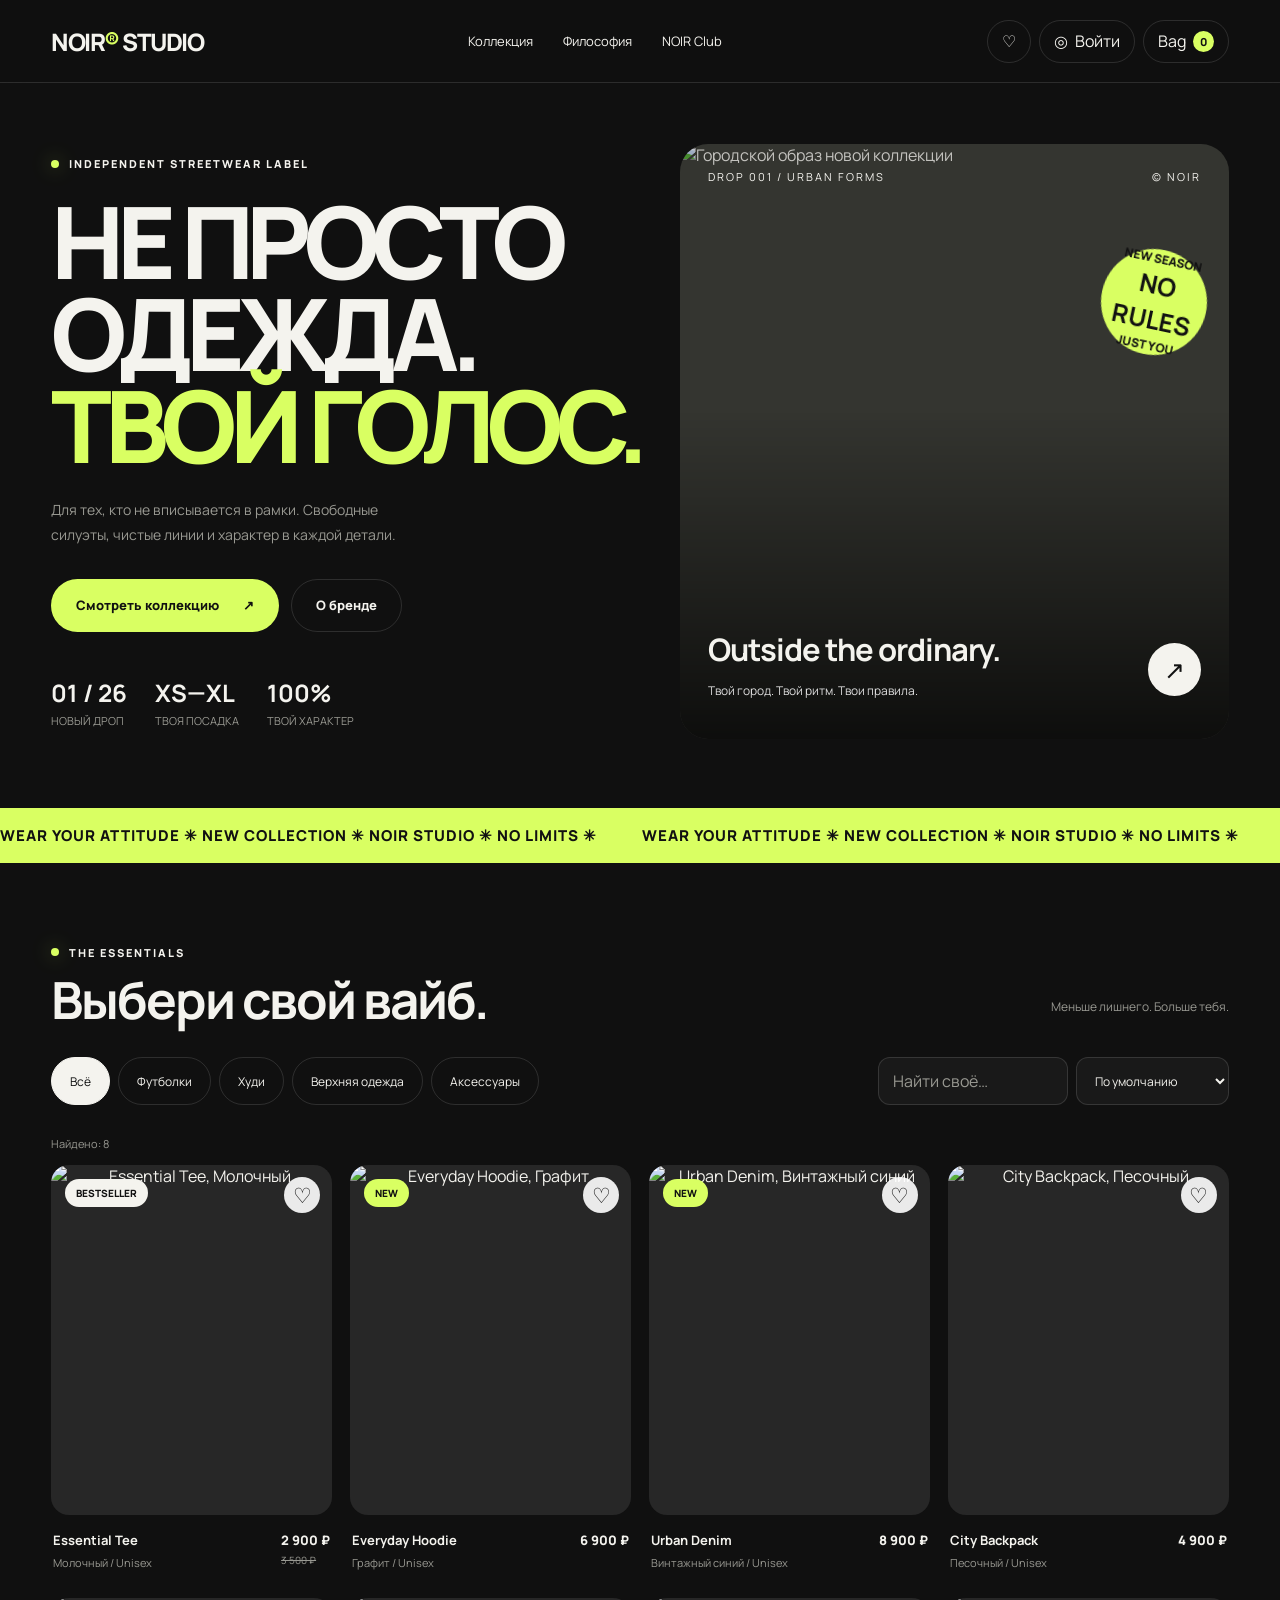
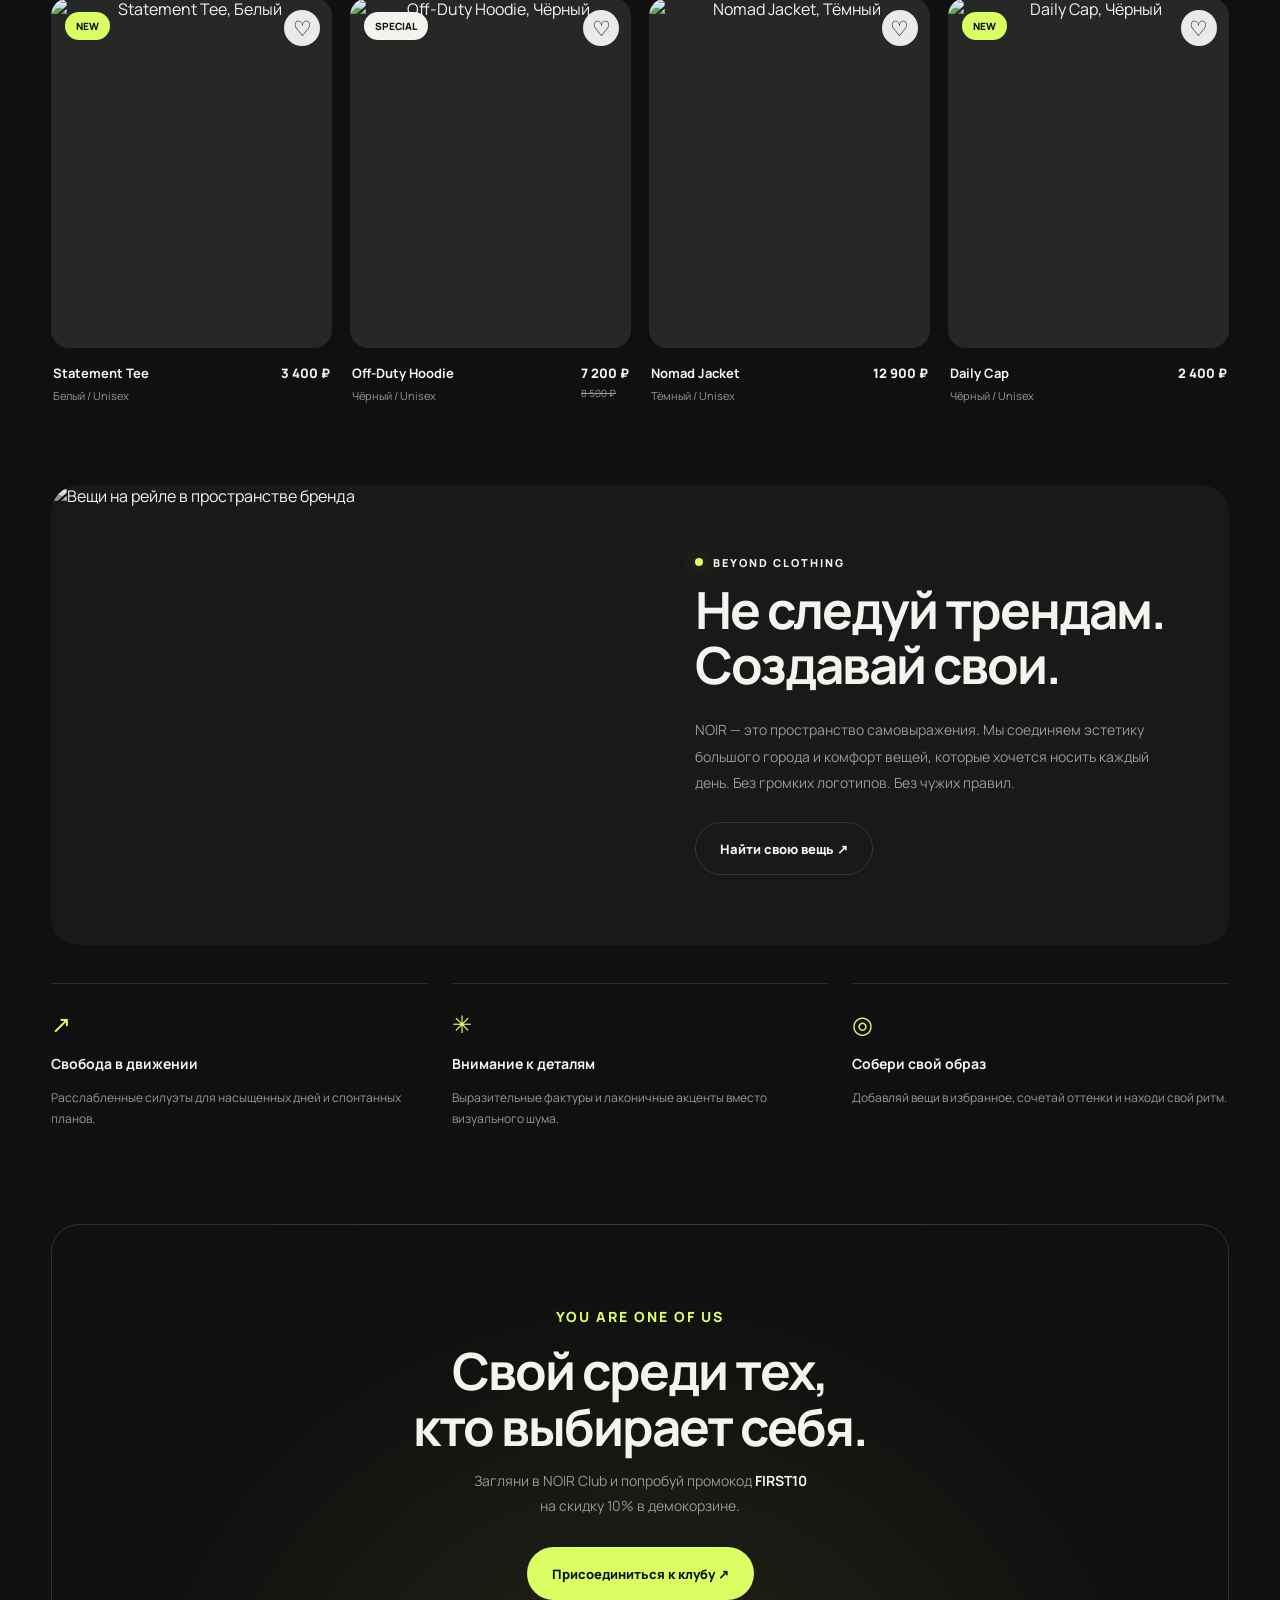
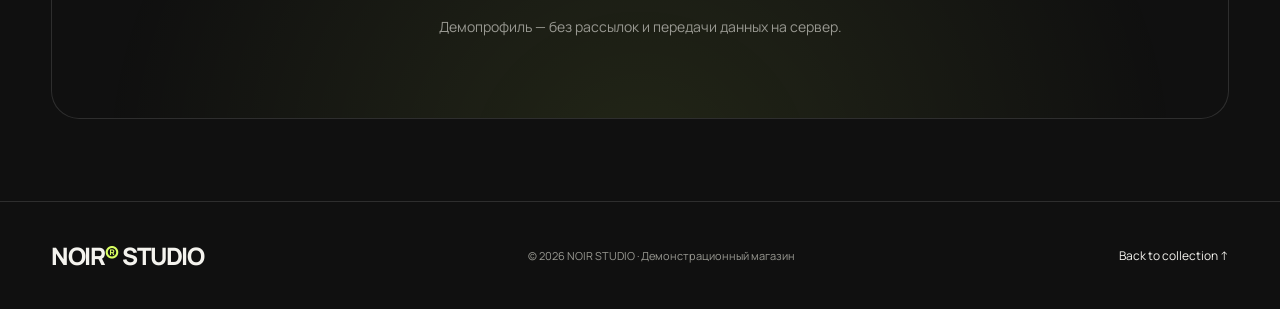
==== index.html @ 7053536d "Add files via upload" ====
<!DOCTYPE html>
<html lang="ru">
<head>
  <meta charset="UTF-8">
  <meta name="viewport" content="width=device-width, initial-scale=1">
  <meta name="theme-color" content="#101010">
  <title>NOIR STUDIO — Wear your attitude</title>

  <style>
    @import url('https://fonts.googleapis.com/css2?family=Manrope:wght@400;500;600;700;800&display=swap');

    :root {
      --bg: #101010;
      --panel: #191919;
      --text: #f4f3ee;
      --muted: #999992;
      --line: #ffffff20;
      --accent: #d9ff62;
      --radius: 22px;
    }

    * { box-sizing: border-box; }
    html { scroll-behavior: smooth; scroll-padding-top: 95px; }
    body {
      margin: 0;
      background: var(--bg);
      color: var(--text);
      font-family: Manrope, sans-serif;
    }
    body.locked { overflow: hidden; }
    button, input, select { font: inherit; }
    button, a, input, select { -webkit-tap-highlight-color: transparent; }
    button, a { touch-action: manipulation; }
    button { cursor: pointer; }
    a { color: inherit; text-decoration: none; }
    button { color: inherit; }
    button:disabled { opacity: .4; cursor: not-allowed; }
    :focus-visible { outline: 2px solid var(--accent); outline-offset: 5px; }
    ::selection { background: var(--accent); color: #101010; }
    img { display: block; width: 100%; object-fit: cover; }
    [hidden] { display: none !important; }

    .wrap { width: min(1380px, 92%); margin: auto; }
    .muted { color: var(--muted); }
    .eyebrow {
      display: flex;
      align-items: center;
      gap: 10px;
      text-transform: uppercase;
      font-size: 11px;
      letter-spacing: 2px;
      font-weight: 800;
    }
    .dot {
      width: 8px;
      height: 8px;
      background: var(--accent);
      border-radius: 50%;
      box-shadow: 0 0 20px #d9ff6270;
    }

    header {
      position: sticky;
      top: 0;
      z-index: 30;
      border-bottom: 1px solid var(--line);
      background: #101010d9;
      backdrop-filter: blur(20px);
    }
    .header-inner {
      min-height: 82px;
      display: flex;
      align-items: center;
      justify-content: space-between;
      gap: 20px;
    }
    .logo { font-size: 24px; font-weight: 800; letter-spacing: -1.5px; }
    .logo span { color: var(--accent); }
    nav { display: flex; gap: 30px; font-size: 13px; }
    nav a { position: relative; padding: 10px 0; }
    nav a::after {
      content: "";
      position: absolute;
      left: 0; bottom: 3px;
      width: 0; height: 2px;
      background: var(--accent);
      transition: width .3s;
    }
    nav a:hover::after { width: 100%; }
    .header-actions { display: flex; gap: 8px; }
    .icon-btn {
      display: inline-flex;
      align-items: center;
      justify-content: center;
      gap: 7px;
      min-height: 43px;
      padding: 0 14px;
      border: 1px solid var(--line);
      border-radius: 100px;
      background: transparent;
      transition: background .25s, transform .25s;
    }
    .icon-btn:hover { background: #ffffff12; transform: translateY(-2px); }
    .count {
      background: var(--accent);
      color: #111;
      border-radius: 50%;
      min-width: 21px;
      height: 21px;
      display: grid;
      place-items: center;
      font-size: 11px;
      font-weight: 800;
    }

    .hero {
      position: relative;
      display: grid;
      grid-template-columns: 1.08fr 1fr;
      gap: 36px;
      padding: 48px 0 55px;
      align-items: center;
    }
    .hero-copy { padding: 25px 0; position: relative; z-index: 1; }
    .hero h1 {
      margin: 25px 0;
      font-size: clamp(58px, 7.8vw, 118px);
      line-height: .92;
      font-weight: 800;
      letter-spacing: -.075em;
    }
    .hero h1 em {
      display: block;
      font-style: normal;
      color: var(--accent);
    }
    .hero-copy p { max-width: 370px; line-height: 1.8; font-size: 14px; }
    .btn {
      display: inline-flex;
      align-items: center;
      justify-content: center;
      gap: 24px;
      min-height: 53px;
      padding: 15px 24px;
      border: 1px solid transparent;
      border-radius: 100px;
      background: var(--accent);
      color: #111;
      font-size: 13px;
      font-weight: 800;
      transition: transform .25s, box-shadow .25s;
    }
    .btn:hover { transform: translateY(-3px); box-shadow: 0 10px 35px #d9ff6220; }
    .btn.secondary { background: transparent; color: var(--text); border-color: var(--line); }
    .hero-buttons { display: flex; flex-wrap: wrap; gap: 12px; margin-top: 32px; }
    .hero-bottom { display: flex; gap: 28px; margin-top: 44px; font-size: 11px; }
    .hero-bottom strong { display: block; font-size: 24px; margin-bottom: 4px; }
    .hero-visual {
      position: relative;
      height: 595px;
      border-radius: 28px;
      overflow: hidden;
      background: #343530;
    }
    .hero-visual > img {
      height: 100%;
      object-position: center 35%;
      filter: brightness(.8);
      animation: heroZoom 1.5s ease both;
    }
    .hero-visual::after {
      content: "";
      position: absolute;
      inset: 0;
      background: linear-gradient(transparent 45%, #000b);
      pointer-events: none;
    }
    .image-top, .image-bottom {
      position: absolute;
      left: 28px;
      right: 28px;
      z-index: 2;
      display: flex;
      justify-content: space-between;
      align-items: center;
    }
    .image-top { top: 25px; font-size: 11px; letter-spacing: 2px; }
    .image-bottom { bottom: 28px; }
    .image-bottom strong { font-size: 31px; letter-spacing: -1px; }
    .image-bottom p { font-size: 12px; color: #ddd; }
    .round-link {
      width: 53px; height: 53px;
      display: grid; place-items: center;
      background: var(--text);
      color: #111;
      border-radius: 50%;
      font-size: 25px;
      transition: transform .3s;
    }
    .round-link:hover { transform: rotate(45deg); }
    .floating-label {
      position: absolute;
      top: 105px;
      right: 22px;
      z-index: 3;
      width: 106px;
      height: 106px;
      background: var(--accent);
      color: #111;
      border-radius: 50%;
      display: grid;
      place-content: center;
      text-align: center;
      font-size: 12px;
      font-weight: 800;
      transform: rotate(12deg);
      animation: float 5s ease-in-out infinite;
    }
    .floating-label b { font-size: 25px; }
    @keyframes float {
      50% { transform: translateY(-12px) rotate(2deg); }
    }
    @keyframes heroZoom {
      from { transform: scale(1.12); opacity: 0; }
      to { transform: scale(1); opacity: 1; }
    }

    .ticker { overflow: hidden; background: var(--accent); color: #111; padding: 17px 0; }
    .ticker-track {
      display: flex;
      width: max-content;
      animation: ticker 30s linear infinite;
    }
    .ticker-track span {
      white-space: nowrap;
      font-size: 15px;
      font-weight: 800;
      letter-spacing: 1px;
      padding-right: 45px;
    }
    @keyframes ticker { to { transform: translateX(-50%); } }

    section { padding: 82px 0; }
    .section-head {
      display: flex;
      justify-content: space-between;
      align-items: end;
      gap: 20px;
      margin-bottom: 30px;
    }
    h2 { font-size: clamp(34px, 4vw, 56px); letter-spacing: -2px; margin: 12px 0 0; line-height: 1.08; }
    .toolbar { display: flex; justify-content: space-between; flex-wrap: wrap; gap: 16px; margin-bottom: 30px; }
    .filters { display: flex; flex-wrap: wrap; gap: 8px; }
    .chip {
      padding: 11px 18px;
      border: 1px solid var(--line);
      border-radius: 100px;
      background: transparent;
      font-size: 12px;
      transition: .25s;
    }
    .chip.active { background: var(--text); color: #111; border-color: var(--text); }
    .chip:hover { border-color: var(--accent); }
    .search-sort { display: flex; gap: 8px; }
    input, select {
      color: var(--text);
      background: var(--panel);
      border: 1px solid var(--line);
      border-radius: 12px;
      padding: 12px 14px;
      min-width: 0;
    }
    input::placeholder { color: var(--muted); }
    .search-sort input { width: 190px; }
    select { font-size: 12px; }
    .grid { display: grid; grid-template-columns: repeat(4, 1fr); gap: 28px 18px; }
    .product { min-width: 0; animation: cardIn .45s ease both; }
    @keyframes cardIn { from { opacity: 0; transform: translateY(22px); } }
    .product-image {
      position: relative;
      height: 350px;
      border-radius: 18px;
      overflow: hidden;
      background: #272727;
    }
    .product-open { display: block; width: 100%; height: 100%; border: 0; padding: 0; background: none; }
    .product-image img { height: 100%; transition: transform .7s cubic-bezier(.2,.7,.2,1); }
    .product:hover .product-image img { transform: scale(1.07); }
    .badge {
      position: absolute;
      top: 14px; left: 14px;
      background: var(--text);
      color: #111;
      padding: 7px 11px;
      border-radius: 100px;
      font-size: 10px;
      font-weight: 800;
      pointer-events: none;
    }
    .badge.lime { background: var(--accent); }
    .wish {
      position: absolute;
      right: 12px; top: 12px;
      border: 0;
      width: 36px; height: 36px;
      border-radius: 50%;
      color: #111;
      background: #ffffffe6;
      font-size: 21px;
      transition: transform .25s;
    }
    .wish:hover { transform: scale(1.12); }
    .wish.active { background: var(--accent); }
    .quick-add {
      position: absolute;
      bottom: 12px; left: 12px; right: 12px;
      background: #101010e8;
      border: 1px solid #ffffff30;
      backdrop-filter: blur(10px);
      padding: 13px;
      border-radius: 12px;
      transform: translateY(65px);
      transition: transform .3s;
      font-size: 12px;
    }
    .product:hover .quick-add, .product:focus-within .quick-add { transform: translateY(0); }
    .product-info { display: flex; justify-content: space-between; gap: 8px; padding: 16px 2px 0; }
    .product-info h3 { font-size: 13px; margin: 0 0 6px; }
    .product-info p { font-size: 11px; margin: 0; color: var(--muted); }
    .price { white-space: nowrap; font-size: 13px; font-weight: 800; }
    .old-price { display: block; text-decoration: line-through; color: var(--muted); font-weight: 400; font-size: 10px; margin-top: 4px; }
    .empty { padding: 70px 15px; text-align: center; color: var(--muted); grid-column: 1/-1; }

    .story {
      display: grid;
      grid-template-columns: 1fr 1fr;
      padding: 0;
      overflow: hidden;
      border-radius: 28px;
      background: var(--panel);
    }
    .story-photo { min-height: 460px; overflow: hidden; }
    .story-photo img { height: 100%; filter: grayscale(1); transition: filter .7s, transform .7s; }
    .story:hover .story-photo img { filter: grayscale(0); transform: scale(1.03); }
    .story-copy { padding: 55px; display: flex; flex-direction: column; justify-content: center; align-items: start; }
    .story-copy p { font-size: 14px; line-height: 1.9; margin: 25px 0; }
    .features { display: grid; grid-template-columns: repeat(3, 1fr); gap: 24px; margin-top: 38px; }
    .feature { border-top: 1px solid var(--line); padding-top: 23px; }
    .feature span { color: var(--accent); font-size: 24px; }
    .feature h3 { font-size: 14px; }
    .feature p { font-size: 12px; line-height: 1.8; color: var(--muted); }

    .club {
      position: relative;
      overflow: hidden;
      text-align: center;
      padding: 65px 24px;
      border: 1px solid var(--line);
      border-radius: 28px;
      background: radial-gradient(ellipse at 50% 110%, #d9ff6218, transparent 65%);
    }
    .club h2 { max-width: 650px; margin: 0 auto; }
    .club p { line-height: 1.8; font-size: 14px; }
    .club .btn { margin-top: 15px; }
    footer { padding: 35px 0; border-top: 1px solid var(--line); }
    .footer-inner { display: flex; align-items: center; justify-content: space-between; gap: 20px; }
    footer p { font-size: 11px; color: var(--muted); }

    .reveal { opacity: 0; transform: translateY(28px); transition: opacity .8s, transform .8s; }
    .reveal.visible { opacity: 1; transform: none; }
    .progress { position: fixed; top: 0; left: 0; height: 3px; width: 0; z-index: 60; background: var(--accent); }

    dialog {
      color: var(--text);
      background: var(--panel);
      border: 1px solid var(--line);
      border-radius: 24px;
      padding: 30px;
      width: min(460px, calc(100% - 28px));
      max-height: 90dvh;
      overflow: auto;
    }
    dialog[open] { animation: dialogIn .25s ease; }
    dialog::backdrop { background: #000b; backdrop-filter: blur(7px); }
    @keyframes dialogIn { from { opacity: 0; transform: translateY(20px) scale(.97); } }
    .modal-head { display: flex; justify-content: space-between; align-items: center; gap: 20px; margin-bottom: 20px; }
    .modal-head h2 { margin: 0; font-size: 26px; letter-spacing: -1px; }
    .close { border: 1px solid var(--line); border-radius: 50%; background: transparent; width: 36px; height: 36px; flex-shrink: 0; font-size: 20px; }
    .stack { display: grid; gap: 14px; }
    .stack label { display: grid; gap: 8px; font-size: 12px; }
    .fine { color: var(--muted); font-size: 11px; line-height: 1.7; }
    .check-label { display: flex !important; align-items: start; gap: 9px !important; line-height: 1.6; }
    .check-label input { accent-color: var(--accent); margin-top: 4px; }
    .full { width: 100%; }
    #productDialog { width: min(790px, calc(100% - 28px)); }
    .product-detail { display: grid; grid-template-columns: 1fr 1fr; gap: 26px; }
    .detail-img { height: 360px; border-radius: 15px; }
    .detail-copy { display: flex; flex-direction: column; align-items: start; }
    .detail-copy h3 { font-size: 25px; margin: 8px 0 14px; }
    .detail-copy p { line-height: 1.8; font-size: 13px; color: var(--muted); }
    .sizes { display: flex; gap: 7px; flex-wrap: wrap; margin: 10px 0 25px; }
    .size { width: 43px; height: 42px; background: transparent; border: 1px solid var(--line); border-radius: 8px; font-size: 12px; }
    .size.active { background: var(--accent); color: #111; border-color: var(--accent); }

    #cartDialog {
      margin: 0 0 0 auto;
      height: 100dvh;
      max-height: 100dvh;
      width: min(470px, 100%);
      border-radius: 24px 0 0 24px;
      padding: 27px;
    }
    #cartDialog[open] { display: flex; flex-direction: column; animation: slideIn .3s ease; }
    @keyframes slideIn { from { transform: translateX(100%); } }
    #cartItems { flex: 1; overflow-y: auto; }
    .cart-row { display: grid; grid-template-columns: 75px 1fr auto; gap: 14px; padding: 20px 0; border-bottom: 1px solid var(--line); }
    .cart-row img { height: 99px; border-radius: 10px; }
    .cart-row h3 { font-size: 13px; margin: 0 0 7px; }
    .cart-row p { font-size: 11px; margin: 0 0 12px; color: var(--muted); }
    .quantity { display: flex; align-items: center; gap: 13px; font-size: 12px; }
    .quantity button { width: 26px; height: 26px; border: 1px solid var(--line); border-radius: 6px; background: transparent; }
    .remove { border: 0; background: transparent; color: var(--muted); font-size: 17px; padding: 0 3px; }
    .cart-footer { padding-top: 22px; }
    .promo { display: flex; gap: 8px; margin-bottom: 18px; }
    .promo input { width: 100%; }
    .promo button { padding: 10px 14px; }
    .total-line { display: flex; justify-content: space-between; font-size: 13px; margin-bottom: 13px; }
    .total-line.big { font-size: 22px; font-weight: 800; margin: 20px 0; }
    #toasts { position: fixed; bottom: 24px; left: 50%; transform: translateX(-50%); z-index: 100; width: min(400px, 90%); pointer-events: none; }
    .toast { padding: 15px 22px; background: var(--accent); color: #111; border-radius: 13px; font-size: 13px; font-weight: 700; margin-top: 8px; box-shadow: 0 10px 40px #0005; animation: dialogIn .25s ease; }

    @media (hover: none) { .quick-add { transform: none; } }
    @media (max-width: 1100px) {
      .grid { grid-template-columns: repeat(3, 1fr); }
      .hero-visual { height: 520px; }
      .product-image { height: 320px; }
      nav { gap: 18px; }
      .story-copy { padding: 35px; }
    }
    @media (max-width: 760px) {
      nav { display: none; }
      .logo { font-size: 20px; }
      .header-inner { min-height: 70px; gap: 10px; }
      .icon-btn { padding: 0 11px; font-size: 12px; }
      .account-label { display: none; }
      .hero { grid-template-columns: 1fr; gap: 25px; padding-top: 20px; }
      .hero h1 { font-size: clamp(64px, 15vw, 100px); }
      .hero-copy p { max-width: 450px; }
      .hero-visual { height: 450px; }
      .hero-bottom { margin-top: 30px; }
      section { padding: 55px 0; }
      .section-head { align-items: start; }
      .section-head > p { display: none; }
      .toolbar, .search-sort { width: 100%; }
      .search-sort input { flex: 1; width: 100px; }
      .grid { grid-template-columns: repeat(2, 1fr); gap: 25px 12px; }
      .product-image { height: 280px; }
      .product-info { flex-direction: column; }
      .price { display: flex; gap: 8px; align-items: center; }
      .old-price { margin: 0; }
      .quick-add { transform: none; font-size: 11px; padding: 11px 5px; }
      .story { grid-template-columns: 1fr; }
      .story-photo { min-height: 0; height: 330px; }
      .story-copy { padding: 30px; }
      .features { grid-template-columns: 1fr; gap: 10px; }
      .feature { padding-top: 18px; }
      .footer-inner { flex-wrap: wrap; }
      .product-detail { grid-template-columns: 1fr; }
      .detail-img { height: 280px; }
    }
    @media (max-width: 400px) {
      .product-image { height: 235px; }
      .chip { padding: 10px 12px; }
      .hero-visual { height: 380px; }
      .header-actions { gap: 5px; }
    }
    @media (prefers-reduced-motion: reduce) {
      *, *::before, *::after {
        animation: none !important;
        transition: none !important;
        scroll-behavior: auto !important;
      }
      .reveal { opacity: 1; transform: none; }
    }
  </style>
</head>

<body>
  <div class="progress" id="progress" aria-hidden="true"></div>

  <header>
    <div class="wrap header-inner">
      <a class="logo" href="#" aria-label="NOIR STUDIO — главная">NOIR<span>®</span> STUDIO</a>
      <nav aria-label="Основная навигация">
        <a href="#catalog">Коллекция</a>
        <a href="#about">Философия</a>
        <a href="#club">NOIR Club</a>
      </nav>
      <div class="header-actions">
        <button class="icon-btn" id="favoritesBtn" aria-label="Показать избранное" aria-pressed="false">♡</button>
        <button class="icon-btn" id="accountBtn" aria-label="Личный кабинет">
          <span aria-hidden="true">◎</span>
          <span class="account-label" id="accountLabel">Войти</span>
        </button>
        <button class="icon-btn" id="cartBtn" aria-label="Открыть корзину">
          Bag <span class="count" id="cartCount">0</span>
        </button>
      </div>
    </div>
  </header>

  <main>
    <div class="wrap">
      <div class="hero">
        <div class="hero-copy">
          <div class="eyebrow"><span class="dot"></span> Independent streetwear label</div>
          <h1>НЕ ПРОСТО<br>ОДЕЖДА.<em>ТВОЙ ГОЛОС.</em></h1>
          <p class="muted">Для тех, кто не вписывается в рамки. Свободные силуэты, чистые линии и характер в каждой детали.</p>
          <div class="hero-buttons">
            <a class="btn" href="#catalog">Смотреть коллекцию <span>↗</span></a>
            <a class="btn secondary" href="#about">О бренде</a>
          </div>
          <div class="hero-bottom">
            <div><strong>01 / 26</strong><span class="muted">НОВЫЙ ДРОП</span></div>
            <div><strong>XS—XL</strong><span class="muted">ТВОЯ ПОСАДКА</span></div>
            <div><strong>100%</strong><span class="muted">ТВОЙ ХАРАКТЕР</span></div>
          </div>
        </div>

        <div class="hero-visual">
          <img
            src="https://images.unsplash.com/photo-1483985988355-763728e1935b?auto=format&fit=crop&w=1100&q=85"
            alt="Городской образ новой коллекции"
            fetchpriority="high">
          <div class="image-top"><span>DROP 001 / URBAN FORMS</span><span>© NOIR</span></div>
          <div class="floating-label">NEW SEASON<b>NO RULES</b>JUST YOU</div>
          <div class="image-bottom">
            <div><strong>Outside the ordinary.</strong><p>Твой город. Твой ритм. Твои правила.</p></div>
            <a class="round-link" href="#catalog" aria-label="Перейти к коллекции">↗</a>
          </div>
        </div>
      </div>
    </div>

    <div class="ticker" aria-label="Новая коллекция. Свободные силуэты. NOIR STUDIO.">
      <div class="ticker-track" aria-hidden="true">
        <span>WEAR YOUR ATTITUDE ✳ NEW COLLECTION ✳ NOIR STUDIO ✳ NO LIMITS ✳</span>
        <span>WEAR YOUR ATTITUDE ✳ NEW COLLECTION ✳ NOIR STUDIO ✳ NO LIMITS ✳</span>
        <span>WEAR YOUR ATTITUDE ✳ NEW COLLECTION ✳ NOIR STUDIO ✳ NO LIMITS ✳</span>
        <span>WEAR YOUR ATTITUDE ✳ NEW COLLECTION ✳ NOIR STUDIO ✳ NO LIMITS ✳</span>
      </div>
    </div>

    <section id="catalog" class="wrap">
      <div class="section-head reveal">
        <div>
          <div class="eyebrow"><span class="dot"></span> The essentials</div>
          <h2>Выбери свой вайб.</h2>
        </div>
        <p class="muted" style="font-size:12px">Меньше лишнего. Больше тебя.</p>
      </div>

      <div class="toolbar">
        <div class="filters" id="filters" aria-label="Категории товаров">
          <button class="chip active" data-category="all" aria-pressed="true">Всё</button>
          <button class="chip" data-category="tees" aria-pressed="false">Футболки</button>
          <button class="chip" data-category="hoodies" aria-pressed="false">Худи</button>
          <button class="chip" data-category="outerwear" aria-pressed="false">Верхняя одежда</button>
          <button class="chip" data-category="accessories" aria-pressed="false">Аксессуары</button>
        </div>
        <div class="search-sort">
          <input id="search" type="search" placeholder="Найти своё…" aria-label="Поиск товаров">
          <select id="sort" aria-label="Сортировка">
            <option value="default">По умолчанию</option>
            <option value="low">Сначала дешевле</option>
            <option value="high">Сначала дороже</option>
            <option value="new">Сначала новинки</option>
          </select>
        </div>
      </div>

      <p id="resultsCount" class="fine" aria-live="polite"></p>
      <div class="grid" id="products"></div>
    </section>

    <section id="about" class="wrap" style="padding-top:0">
      <div class="story reveal">
        <div class="story-photo">
          <img loading="lazy"
            src="https://images.unsplash.com/photo-1445205170230-053b83016050?auto=format&fit=crop&w=1000&q=80"
            alt="Вещи на рейле в пространстве бренда">
        </div>
        <div class="story-copy">
          <div class="eyebrow"><span class="dot"></span> Beyond clothing</div>
          <h2>Не следуй трендам.<br>Создавай свои.</h2>
          <p class="muted">NOIR — это пространство самовыражения. Мы соединяем эстетику большого города и комфорт вещей, которые хочется носить каждый день. Без громких логотипов. Без чужих правил.</p>
          <a class="btn secondary" href="#catalog">Найти свою вещь ↗</a>
        </div>
      </div>

      <div class="features">
        <div class="feature reveal"><span>↗</span><h3>Свобода в движении</h3><p>Расслабленные силуэты для насыщенных дней и спонтанных планов.</p></div>
        <div class="feature reveal"><span>✳</span><h3>Внимание к деталям</h3><p>Выразительные фактуры и лаконичные акценты вместо визуального шума.</p></div>
        <div class="feature reveal"><span>◎</span><h3>Собери свой образ</h3><p>Добавляй вещи в избранное, сочетай оттенки и находи свой ритм.</p></div>
      </div>
    </section>

    <section id="club" class="wrap" style="padding-top:0">
      <div class="club reveal">
        <p class="eyebrow" style="justify-content:center;color:var(--accent)">YOU ARE ONE OF US</p>
        <h2>Свой среди тех,<br>кто выбирает себя.</h2>
        <p class="muted">Загляни в NOIR Club и попробуй промокод <b style="color:var(--text)">FIRST10</b><br>на скидку 10% в демокорзине.</p>
        <button class="btn" id="joinBtn">Присоединиться к клубу ↗</button>
        <p class="fine">Демопрофиль — без рассылок и передачи данных на сервер.</p>
      </div>
    </section>
  </main>

  <footer>
    <div class="wrap footer-inner">
      <a class="logo" href="#">NOIR<span>®</span> STUDIO</a>
      <p>© <span id="year"></span> NOIR STUDIO · Демонстрационный магазин</p>
      <a href="#catalog" style="font-size:12px">Back to collection ↑</a>
    </div>
  </footer>

  <dialog id="authDialog" aria-labelledby="authTitle">
    <div class="modal-head">
      <h2 id="authTitle">Welcome to NOIR.</h2>
      <button class="close" data-close aria-label="Закрыть">×</button>
    </div>

    <form id="authForm" class="stack">
      <p class="fine">Создай демопрофиль. Это не защищённый аккаунт: имя и email сохранятся только в этом браузере. Пароль не требуется.</p>
      <label>Как тебя зовут?
        <input name="name" placeholder="Твоё имя" required minlength="2" maxlength="40" autocomplete="given-name">
      </label>
      <label>Email
        <input name="email" type="email" placeholder="you@example.com" required maxlength="120" autocomplete="email">
      </label>
      <label class="check-label">
        <input type="checkbox" required>
        <span>Разрешаю сохранить имя и email локально на этом устройстве для демонстрации.</span>
      </label>
      <button class="btn full" type="submit">Создать демопрофиль ↗</button>
    </form>

    <div id="profileView" hidden>
      <p id="profileGreeting"></p>
      <p id="profileEmail" class="muted"></p>
      <p class="fine">Твой промокод: FIRST10. Избранное и корзина сохраняются отдельно в этом браузере.</p>
      <button class="btn secondary full" id="logoutBtn">Удалить демопрофиль</button>
    </div>
  </dialog>

  <dialog id="productDialog" aria-labelledby="productTitle">
    <div class="modal-head">
      <h2 id="productTitle">Детали вещи</h2>
      <button class="close" data-close aria-label="Закрыть">×</button>
    </div>
    <div id="productDetail"></div>
  </dialog>

  <dialog id="cartDialog" aria-labelledby="cartTitle">
    <div class="modal-head">
      <h2 id="cartTitle">Твоя корзина.</h2>
      <button class="close" data-close aria-label="Закрыть">×</button>
    </div>

    <div id="cartItems"></div>

    <div class="cart-footer">
      <form class="promo" id="promoForm">
        <input id="promoInput" placeholder="Промокод" aria-label="Промокод" maxlength="30">
        <button class="btn secondary" type="submit">OK</button>
      </form>
      <div class="total-line"><span class="muted">Товары</span><span id="subtotal">0 ₽</span></div>
      <div class="total-line"><span class="muted">Скидка</span><span id="discount">0 ₽</span></div>
      <div class="total-line big"><span>Итого</span><span id="total">0 ₽</span></div>
      <button class="btn full" id="checkoutBtn">Проверить демозаказ ↗</button>
      <p class="fine">Оплата не подключена. Доставка не рассчитана. Заказ не отправляется продавцу.</p>
    </div>
  </dialog>

  <dialog id="checkoutDialog" aria-labelledby="checkoutTitle">
    <div class="modal-head">
      <h2 id="checkoutTitle">Твой образ собран ✳</h2>
      <button class="close" data-close aria-label="Закрыть">×</button>
    </div>
    <p id="checkoutSummary"></p>
    <p class="fine">Это демонстрация: заказ не создан, деньги не списаны. Корзина сохранена. Для реальных покупок нужно подключить сервер, доставку и платёжный сервис.</p>
    <button class="btn full" data-close>Продолжить смотреть</button>
  </dialog>

  <div id="toasts" role="status" aria-live="polite"></div>

  <script>
    const $ = (selector, root = document) => root.querySelector(selector);
    const $$ = (selector, root = document) => [...root.querySelectorAll(selector)];
    const money = value => new Intl.NumberFormat('ru-RU', {
      style: 'currency', currency: 'RUB', maximumFractionDigits: 0
    }).format(value);

    // Замените изображения, названия, цены и описания на свои.
    const image = (id, width = 700) =>
      `https://images.unsplash.com/${id}?auto=format&fit=crop&w=${width}&q=80`;

    const products = [
      {
        id: 1, name: 'Essential Tee', category: 'tees',
        color: 'Молочный', price: 2900, old: 3500, badge: 'BESTSELLER',
        photo: 'photo-1521572163474-6864f9cf17ab',
        sizes: ['XS', 'S', 'M', 'L', 'XL'],
        description: 'Базовая футболка свободного кроя. Чистый силуэт, который легко вписать в любой образ.'
      },
      {
        id: 2, name: 'Everyday Hoodie', category: 'hoodies',
        color: 'Графит', price: 6900, badge: 'NEW',
        photo: 'photo-1556821840-3a63f95609a7',
        sizes: ['S', 'M', 'L', 'XL'],
        description: 'Объёмное худи для прохладных вечеров. Расслабленная посадка и лаконичный дизайн.'
      },
      {
        id: 3, name: 'Urban Denim', category: 'outerwear',
        color: 'Винтажный синий', price: 8900, badge: 'NEW',
        photo: 'photo-1543076447-215ad9ba6923',
        sizes: ['S', 'M', 'L', 'XL'],
        description: 'Джинсовая куртка с характером. Носи поверх футболки или собирай многослойные сочетания.'
      },
      {
        id: 4, name: 'City Backpack', category: 'accessories',
        color: 'Песочный', price: 4900, badge: '',
        photo: 'photo-1553062407-98eeb64c6a62',
        sizes: ['ONE'],
        description: 'Городской рюкзак для повседневных вещей. Минималистичная форма без лишних деталей.'
      },
      {
        id: 5, name: 'Statement Tee', category: 'tees',
        color: 'Белый', price: 3400, badge: 'NEW',
        photo: 'photo-1503341504253-dff4815485f1',
        sizes: ['XS', 'S', 'M', 'L'],
        description: 'Футболка для образов с настроением. Сочетай с любимым денимом и выразительными аксессуарами.'
      },
      {
        id: 6, name: 'Off-Duty Hoodie', category: 'hoodies',
        color: 'Чёрный', price: 7200, old: 8500, badge: 'SPECIAL',
        photo: 'photo-1578681994506-b8f463449011',
        sizes: ['S', 'M', 'L', 'XL'],
        description: 'Худи для дней без расписания. Свободный крой и универсальный оттенок.'
      },
      {
        id: 7, name: 'Nomad Jacket', category: 'outerwear',
        color: 'Тёмный', price: 12900, badge: '',
        photo: 'photo-1551028719-00167b16eac5',
        sizes: ['S', 'M', 'L'],
        description: 'Акцентная куртка для городских маршрутов. Выразительная фактура и уверенный силуэт.'
      },
      {
        id: 8, name: 'Daily Cap', category: 'accessories',
        color: 'Чёрный', price: 2400, badge: 'NEW',
        photo: 'photo-1588850561407-ed78c282e89b',
        sizes: ['ONE'],
        description: 'Последний штрих повседневного образа. Кепка с регулируемой посадкой.'
      }
    ];

    const findProduct = id => products.find(p => p.id === Number(id));

    function read(key, fallback) {
      try {
        const value = localStorage.getItem('noir_' + key);
        return value === null ? fallback : JSON.parse(value);
      } catch { return fallback; }
    }

    let storageWarningShown = false;
    function save(key, value) {
      try {
        localStorage.setItem('noir_' + key, JSON.stringify(value));
      } catch {
        if (!storageWarningShown) {
          toast('Хранилище недоступно: изменения останутся только до перезагрузки.');
          storageWarningShown = true;
        }
      }
    }

    // Проверяем сохранённые данные перед использованием.
    const savedCart = read('cart', []);
    let cart = Array.isArray(savedCart) ? savedCart.filter(item => {
      if (!item || typeof item !== 'object') return false;
      const product = findProduct(item.id);
      return product && product.sizes.includes(item.size) &&
        Number.isInteger(item.qty) && item.qty > 0 && item.qty <= 99;
    }).map(item => ({ id: Number(item.id), size: item.size, qty: item.qty })) : [];

    const savedFavorites = read('favorites', []);
    let favorites = Array.isArray(savedFavorites)
      ? [...new Set(savedFavorites.filter(id => Number.isInteger(id) && findProduct(id)))]
      : [];

    const savedUser = read('user', null);
    let user = savedUser && typeof savedUser.name === 'string' &&
      typeof savedUser.email === 'string'
      ? { name: savedUser.name.slice(0, 40), email: savedUser.email.slice(0, 120) }
      : null;

    let promoApplied = read('promo', false) === true;
    let category = 'all';
    let onlyFavorites = false;
    let selectedProduct = null;
    let selectedSize = null;

    function toast(message) {
      const element = document.createElement('div');
      element.className = 'toast';
      element.textContent = message;
      $('#toasts').append(element);
      setTimeout(() => element.remove(), 3800);
    }

    function openDialog(id) {
      const dialog = document.getElementById(id);
      if (!dialog.open) dialog.showModal();
      document.body.classList.add('locked');
    }

    function closeDialog(dialog) {
      dialog.close();
      if (!$('dialog[open]')) document.body.classList.remove('locked');
    }

    $$('dialog').forEach(dialog => {
      dialog.addEventListener('click', event => {
        if (event.target.closest('[data-close]')) closeDialog(dialog);

        // Закрытие при клике за пределами окна, но не по его внутренним отступам.
        if (event.target === dialog) {
          const rect = dialog.getBoundingClientRect();
          if (event.clientX < rect.left || event.clientX > rect.right ||
              event.clientY < rect.top || event.clientY > rect.bottom) {
            closeDialog(dialog);
          }
        }
      });
      dialog.addEventListener('close', () => {
        if (!$('dialog[open]')) document.body.classList.remove('locked');
      });
    });

    function renderProducts() {
      const query = $('#search').value.trim().toLocaleLowerCase('ru');
      let list = products.filter(product =>
        (category === 'all' || product.category === category) &&
        (!onlyFavorites || favorites.includes(product.id)) &&
        `${product.name} ${product.color} ${product.description}`
          .toLocaleLowerCase('ru').includes(query)
      );

      const sort = $('#sort').value;
      if (sort === 'low') list.sort((a, b) => a.price - b.price);
      if (sort === 'high') list.sort((a, b) => b.price - a.price);
      if (sort === 'new') list.sort((a, b) => Number(b.badge === 'NEW') - Number(a.badge === 'NEW'));

      $('#resultsCount').textContent =
        `${onlyFavorites ? 'Избранное · ' : ''}Найдено: ${list.length}`;

      // В HTML-шаблоны попадают только статические данные каталога.
      $('#products').innerHTML = list.length ? list.map((product, index) => `
        <article class="product" style="animation-delay:${index * 35}ms">
          <div class="product-image">
            <button class="product-open" data-open="${product.id}" aria-label="Открыть ${product.name}">
              <img src="${image(product.photo)}" alt="${product.name}, ${product.color}" loading="lazy">
            </button>
            ${product.badge ? `<span class="badge ${product.badge === 'NEW' ? 'lime' : ''}">${product.badge}</span>` : ''}
            <button class="wish ${favorites.includes(product.id) ? 'active' : ''}"
              data-wish="${product.id}"
              aria-label="${favorites.includes(product.id) ? 'Убрать из избранного' : 'В избранное'}: ${product.name}"
              aria-pressed="${favorites.includes(product.id)}">
              ${favorites.includes(product.id) ? '♥' : '♡'}
            </button>
            <button class="quick-add" data-open="${product.id}">Выбрать размер <span aria-hidden="true">＋</span></button>
          </div>
          <div class="product-info">
            <div><h3>${product.name}</h3><p>${product.color} / Unisex</p></div>
            <div class="price">${money(product.price)}
              ${product.old ? `<span class="old-price">${money(product.old)}</span>` : ''}
            </div>
          </div>
        </article>
      `).join('') : '<div class="empty">Ничего не нашлось. Попробуй другую категорию или поисковый запрос.</div>';
    }

    $('#products').addEventListener('click', event => {
      const wishButton = event.target.closest('[data-wish]');
      if (wishButton) {
        const id = Number(wishButton.dataset.wish);
        const existed = favorites.includes(id);
        favorites = existed ? favorites.filter(value => value !== id) : [...favorites, id];
        save('favorites', favorites);
        renderProducts();
        $(`[data-wish="${id}"]`)?.focus({ preventScroll: true });
        toast(existed ? 'Убрано из избранного' : 'Добавлено в избранное ♥');
        return;
      }
      const openButton = event.target.closest('[data-open]');
      if (openButton) showProduct(Number(openButton.dataset.open));
    });

    $('#filters').addEventListener('click', event => {
      const button = event.target.closest('[data-category]');
      if (!button) return;
      category = button.dataset.category;
      $$('#filters .chip').forEach(chip => {
        const active = chip === button;
        chip.classList.toggle('active', active);
        chip.setAttribute('aria-pressed', String(active));
      });
      renderProducts();
    });

    $('#search').addEventListener('input', renderProducts);
    $('#sort').addEventListener('change', renderProducts);

    $('#favoritesBtn').addEventListener('click', () => {
      onlyFavorites = !onlyFavorites;
      $('#favoritesBtn').textContent = onlyFavorites ? '♥' : '♡';
      $('#favoritesBtn').setAttribute('aria-pressed', String(onlyFavorites));
      $('#favoritesBtn').setAttribute('aria-label',
        onlyFavorites ? 'Показать все товары' : 'Показать избранное');
      renderProducts();
      $('#catalog').scrollIntoView({ behavior: 'smooth' });
    });

    function showProduct(id) {
      selectedProduct = findProduct(id);
      if (!selectedProduct) return;
      selectedSize = null;
      const p = selectedProduct;

      $('#productDetail').innerHTML = `
        <div class="product-detail">
          <img class="detail-img" src="${image(p.photo)}" alt="${p.name}">
          <div class="detail-copy">
            <span class="eyebrow" style="color:var(--accent)">NOIR / COLLECTION 001</span>
            <h3>${p.name}</h3>
            <strong style="font-size:23px">${money(p.price)}</strong>
            <p>${p.description}</p>
            <span class="fine">Цвет: ${p.color}</span>
            <span class="fine" style="margin-top:14px">Выбери размер</span>
            <div class="sizes" role="group" aria-label="Размер">
              ${p.sizes.map(size => `<button class="size" data-size="${size}" aria-pressed="false">${size}</button>`).join('')}
            </div>
            <button class="btn full" id="addToCart" disabled>Выбери размер</button>
          </div>
        </div>`;
      openDialog('productDialog');
    }

    $('#productDetail').addEventListener('click', event => {
      const sizeButton = event.target.closest('[data-size]');
      if (sizeButton) {
        selectedSize = sizeButton.dataset.size;
        $$('.size', $('#productDetail')).forEach(button => {
          const active = button === sizeButton;
          button.classList.toggle('active', active);
          button.setAttribute('aria-pressed', String(active));
        });
        $('#addToCart').disabled = false;
        $('#addToCart').textContent = 'Добавить в корзину ＋';
      }

      if (event.target.closest('#addToCart') && selectedProduct && selectedSize) {
        const existing = cart.find(item =>
          item.id === selectedProduct.id && item.size === selectedSize);

        if (existing && existing.qty >= 99) {
          toast('Не больше 99 единиц одного размера.');
          return;
        }
        if (existing) existing.qty++;
        else cart.push({ id: selectedProduct.id, size: selectedSize, qty: 1 });

        persistCart();
        closeDialog($('#productDialog'));
        toast(`${selectedProduct.name} · ${selectedSize} — в корзине`);
      }
    });

    function totals() {
      const subtotal = cart.reduce((sum, item) => sum + findProduct(item.id).price * item.qty, 0);
      const discount = promoApplied ? Math.round(subtotal * .1) : 0;
      return { subtotal, discount, total: subtotal - discount };
    }

    function persistCart() {
      save('cart', cart);
      renderCart();
    }

    function renderCart() {
      const count = cart.reduce((sum, item) => sum + item.qty, 0);
      $('#cartCount').textContent = count;
      $('#cartBtn').setAttribute('aria-label', `Открыть корзину. Товаров: ${count}`);

      $('#cartItems').innerHTML = cart.length ? cart.map((item, index) => {
        const p = findProduct(item.id);
        return `
          <div class="cart-row">
            <img src="${image(p.photo, 200)}" alt="${p.name}">
            <div>
              <h3>${p.name}</h3>
              <p>${item.size} / ${p.color}</p>
              <div class="quantity">
                <button data-qty="-1" data-index="${index}" aria-label="Уменьшить количество ${p.name}">−</button>
                <span>${item.qty}</span>
                <button data-qty="1" data-index="${index}" aria-label="Увеличить количество ${p.name}" ${item.qty >= 99 ? 'disabled' : ''}>+</button>
              </div>
            </div>
            <div style="text-align:right">
              <button class="remove" data-remove="${index}" aria-label="Удалить ${p.name}">×</button>
              <div class="price" style="margin-top:25px">${money(p.price * item.qty)}</div>
            </div>
          </div>`;
      }).join('') : '<div class="empty">Пока пусто.<br><br>Твой следующий любимый образ — в каталоге.</div>';

      const values = totals();
      $('#subtotal').textContent = money(values.subtotal);
      $('#discount').textContent = '−' + money(values.discount);
      $('#total').textContent = money(values.total);
      $('#checkoutBtn').disabled = cart.length === 0;
      $('#promoInput').placeholder = promoApplied ? 'FIRST10 применён ✓' : 'Промокод';
    }

    $('#cartItems').addEventListener('click', event => {
      const quantityButton = event.target.closest('[data-qty]');
      const removeButton = event.target.closest('[data-remove]');

      if (quantityButton) {
        const index = Number(quantityButton.dataset.index);
        const item = cart[index];
        if (!item) return;
        item.qty = Math.min(99, item.qty + Number(quantityButton.dataset.qty));
        if (item.qty <= 0) cart.splice(index, 1);
        persistCart();
        const next = $(`[data-index="${Math.min(index, cart.length - 1)}"][data-qty="${quantityButton.dataset.qty}"]`, $('#cartItems'));
        (next || $('#cartDialog .close')).focus({ preventScroll: true });
      }

      if (removeButton) {
        const index = Number(removeButton.dataset.remove);
        cart.splice(index, 1);
        persistCart();
        const next = $(`[data-remove="${Math.min(index, cart.length - 1)}"]`, $('#cartItems'));
        (next || $('#cartDialog .close')).focus({ preventScroll: true });
      }
    });

    $('#cartBtn').addEventListener('click', () => {
      renderCart();
      openDialog('cartDialog');
    });

    $('#promoForm').addEventListener('submit', event => {
      event.preventDefault();
      const code = $('#promoInput').value.trim().toUpperCase();
      if (code === 'FIRST10') {
        promoApplied = true;
        save('promo', true);
        $('#promoInput').value = '';
        renderCart();
        toast('FIRST10 применён: скидка 10%');
      } else toast('Промокод не найден. Попробуй FIRST10');
    });

    $('#checkoutBtn').addEventListener('click', () => {
      if (!cart.length) return;
      const count = cart.reduce((sum, item) => sum + item.qty, 0);
      $('#checkoutSummary').textContent =
        `Товаров: ${count}. Стоимость со скидкой: ${money(totals().total)}, без доставки.`;
      closeDialog($('#cartDialog'));
      openDialog('checkoutDialog');
    });

    function updateProfile() {
      $('#accountLabel').textContent = user ? user.name : 'Войти';
      $('#authForm').hidden = Boolean(user);
      $('#profileView').hidden = !user;
      $('#authTitle').textContent = user ? 'Ты в NOIR Club.' : 'Welcome to NOIR.';
      if (user) {
        // Пользовательские данные выводятся текстом, а не HTML.
        $('#profileGreeting').textContent = `Привет, ${user.name}!`;
        $('#profileEmail').textContent = user.email;
      }
    }

    function showAccount() {
      updateProfile();
      openDialog('authDialog');
    }
    $('#accountBtn').addEventListener('click', showAccount);
    $('#joinBtn').addEventListener('click', showAccount);

    $('#authForm').addEventListener('submit', event => {
      event.preventDefault();
      const form = event.currentTarget;
      const name = form.elements.name.value.trim();
      if (name.length < 2) {
        toast('Введи имя: минимум 2 символа.');
        form.elements.name.focus();
        return;
      }

      user = { name, email: form.elements.email.value.trim() };
      save('user', user);
      updateProfile();
      form.reset();
      closeDialog($('#authDialog'));
      toast(`Добро пожаловать, ${user.name} ✳`);
    });

    $('#logoutBtn').addEventListener('click', () => {
      user = null;
      save('user', null);
      updateProfile();
      $('#authForm input').focus();
      toast('Демопрофиль удалён');
    });

    if ('IntersectionObserver' in window) {
      const observer = new IntersectionObserver(entries => {
        entries.forEach(entry => {
          if (entry.isIntersecting) {
            entry.target.classList.add('visible');
            observer.unobserve(entry.target);
          }
        });
      }, { threshold: .12 });
      $$('.reveal').forEach(element => observer.observe(element));
    } else {
      $$('.reveal').forEach(element => element.classList.add('visible'));
    }

    let scrollScheduled = false;
    function updateProgress() {
      const distance = document.documentElement.scrollHeight - innerHeight;
      $('#progress').style.width = `${distance > 0 ? Math.min(100, scrollY / distance * 100) : 0}%`;
      scrollScheduled = false;
    }
    window.addEventListener('scroll', () => {
      if (!scrollScheduled) {
        scrollScheduled = true;
        requestAnimationFrame(updateProgress);
      }
    }, { passive: true });
    window.addEventListener('resize', updateProgress);

    $('#year').textContent = new Date().getFullYear();
    renderProducts();
    renderCart();
    updateProfile();
    updateProgress();
  </script>
</body>
</html>
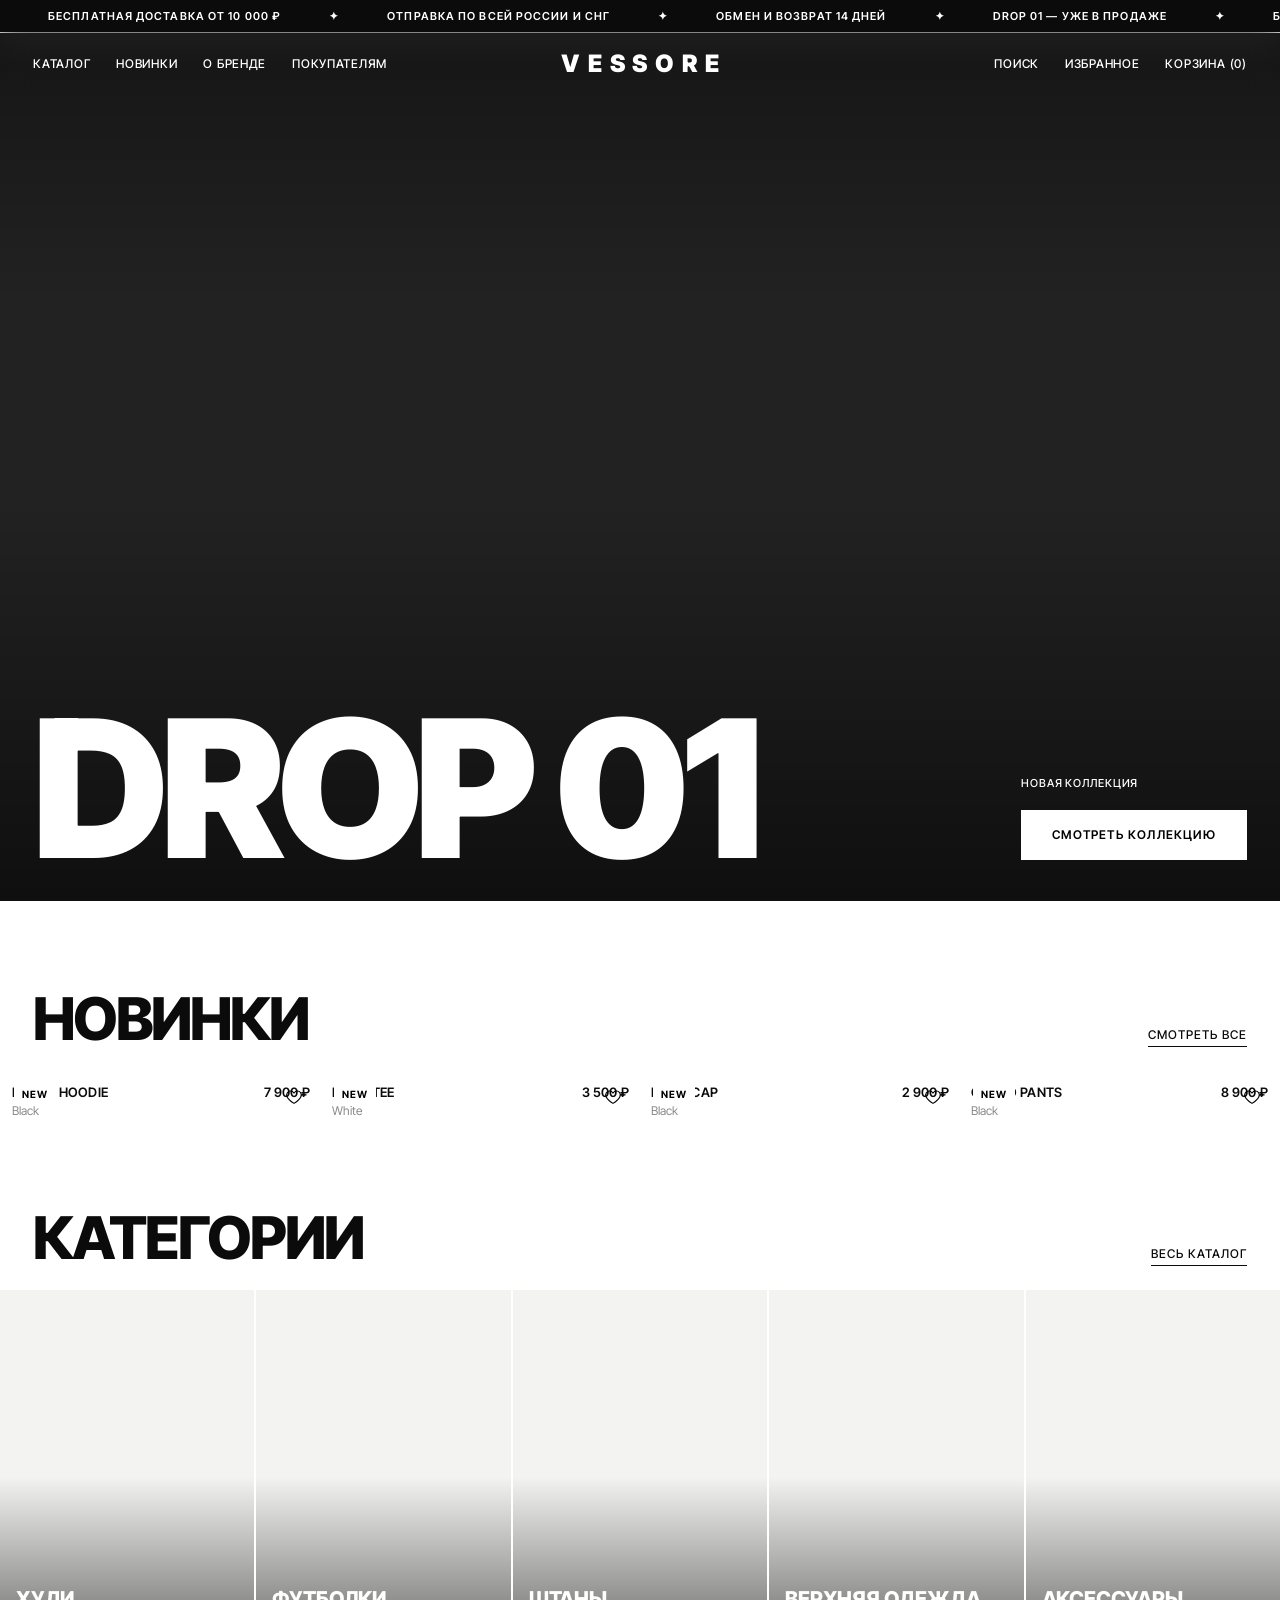
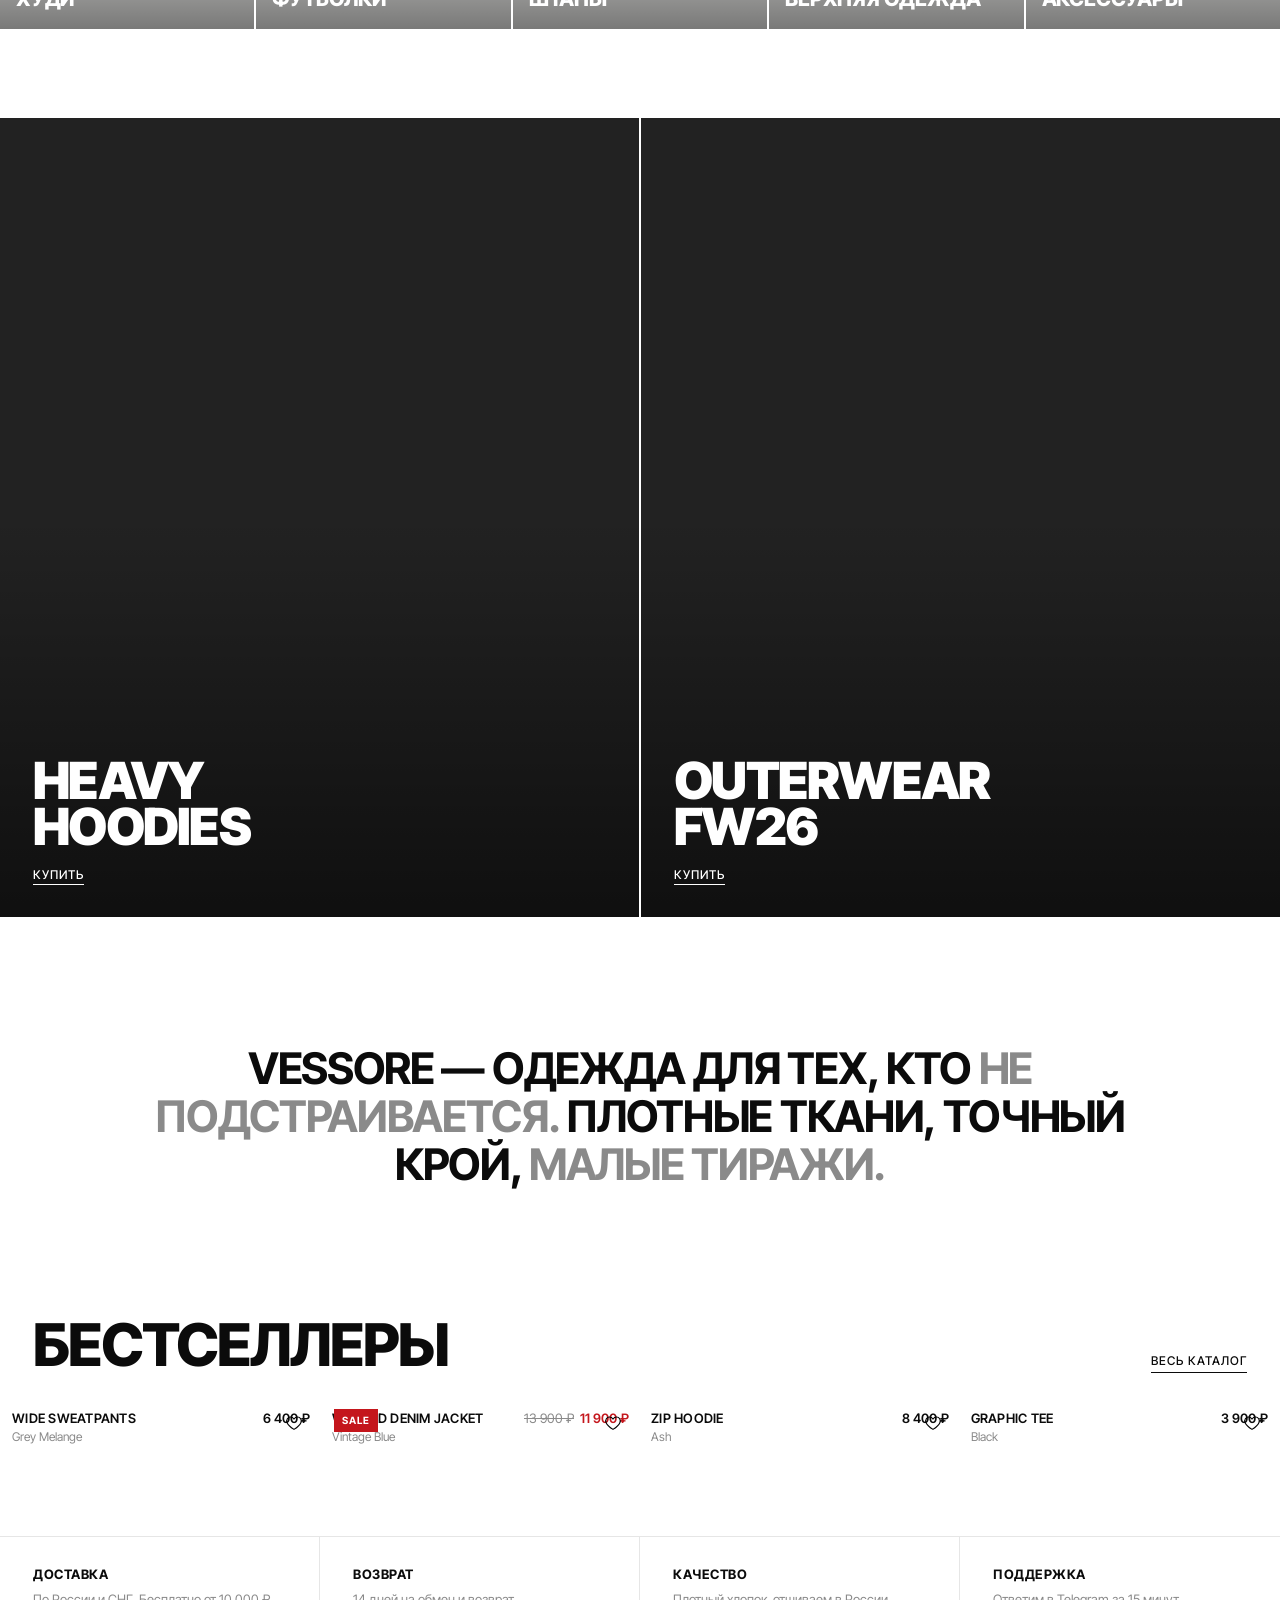
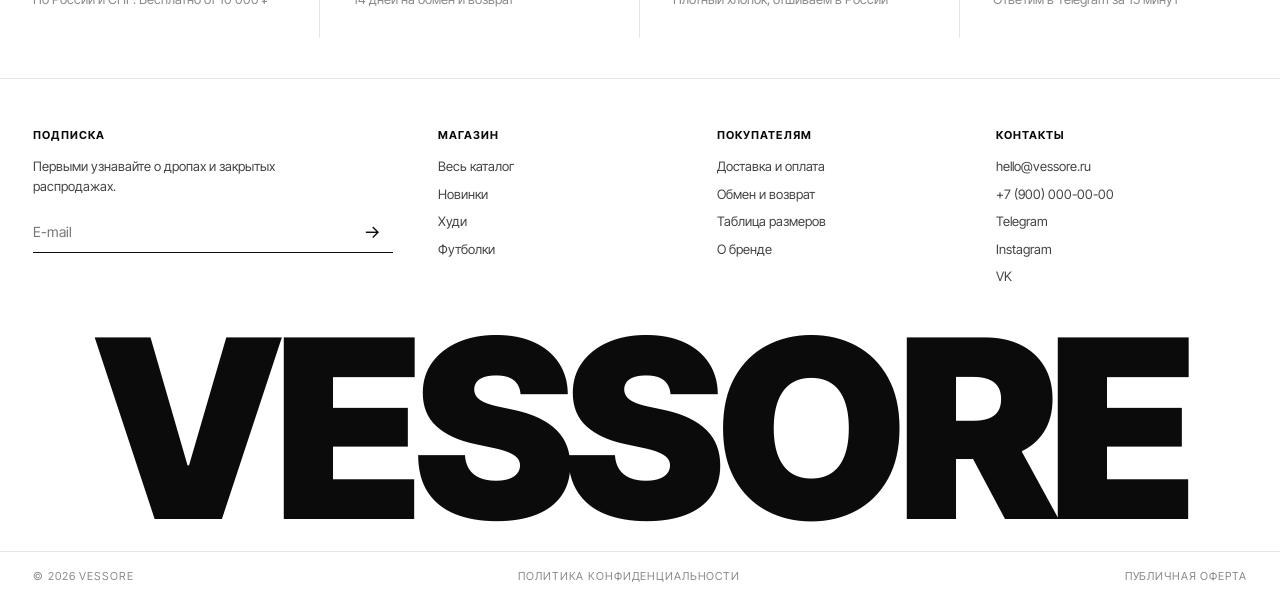
==== commit e74cee49: "Rebuild VESSORE storefront: catalog, product pages, cart, checkout Minimal monochrome streetwear des" ====
--- a/index.html
+++ b/index.html
@@ -1,1165 +1,117 @@
-<!DOCTYPE html>
-<html lang="ru">
-<head>
-  <meta charset="UTF-8">
-  <meta name="viewport" content="width=device-width, initial-scale=1">
-  <meta name="theme-color" content="#101010">
-  <title>NOIR STUDIO — Wear your attitude</title>
-
-  <style>
-    @import url('https://fonts.googleapis.com/css2?family=Manrope:wght@400;500;600;700;800&display=swap');
-
-    :root {
-      --bg: #101010;
-      --panel: #191919;
-      --text: #f4f3ee;
-      --muted: #999992;
-      --line: #ffffff20;
-      --accent: #d9ff62;
-      --radius: 22px;
-    }
-
-    * { box-sizing: border-box; }
-    html { scroll-behavior: smooth; scroll-padding-top: 95px; }
-    body {
-      margin: 0;
-      background: var(--bg);
-      color: var(--text);
-      font-family: Manrope, sans-serif;
-    }
-    body.locked { overflow: hidden; }
-    button, input, select { font: inherit; }
-    button, a, input, select { -webkit-tap-highlight-color: transparent; }
-    button, a { touch-action: manipulation; }
-    button { cursor: pointer; }
-    a { color: inherit; text-decoration: none; }
-    button { color: inherit; }
-    button:disabled { opacity: .4; cursor: not-allowed; }
-    :focus-visible { outline: 2px solid var(--accent); outline-offset: 5px; }
-    ::selection { background: var(--accent); color: #101010; }
-    img { display: block; width: 100%; object-fit: cover; }
-    [hidden] { display: none !important; }
-
-    .wrap { width: min(1380px, 92%); margin: auto; }
-    .muted { color: var(--muted); }
-    .eyebrow {
-      display: flex;
-      align-items: center;
-      gap: 10px;
-      text-transform: uppercase;
-      font-size: 11px;
-      letter-spacing: 2px;
-      font-weight: 800;
-    }
-    .dot {
-      width: 8px;
-      height: 8px;
-      background: var(--accent);
-      border-radius: 50%;
-      box-shadow: 0 0 20px #d9ff6270;
-    }
-
-    header {
-      position: sticky;
-      top: 0;
-      z-index: 30;
-      border-bottom: 1px solid var(--line);
-      background: #101010d9;
-      backdrop-filter: blur(20px);
-    }
-    .header-inner {
-      min-height: 82px;
-      display: flex;
-      align-items: center;
-      justify-content: space-between;
-      gap: 20px;
-    }
-    .logo { font-size: 24px; font-weight: 800; letter-spacing: -1.5px; }
-    .logo span { color: var(--accent); }
-    nav { display: flex; gap: 30px; font-size: 13px; }
-    nav a { position: relative; padding: 10px 0; }
-    nav a::after {
-      content: "";
-      position: absolute;
-      left: 0; bottom: 3px;
-      width: 0; height: 2px;
-      background: var(--accent);
-      transition: width .3s;
-    }
-    nav a:hover::after { width: 100%; }
-    .header-actions { display: flex; gap: 8px; }
-    .icon-btn {
-      display: inline-flex;
-      align-items: center;
-      justify-content: center;
-      gap: 7px;
-      min-height: 43px;
-      padding: 0 14px;
-      border: 1px solid var(--line);
-      border-radius: 100px;
-      background: transparent;
-      transition: background .25s, transform .25s;
-    }
-    .icon-btn:hover { background: #ffffff12; transform: translateY(-2px); }
-    .count {
-      background: var(--accent);
-      color: #111;
-      border-radius: 50%;
-      min-width: 21px;
-      height: 21px;
-      display: grid;
-      place-items: center;
-      font-size: 11px;
-      font-weight: 800;
-    }
-
-    .hero {
-      position: relative;
-      display: grid;
-      grid-template-columns: 1.08fr 1fr;
-      gap: 36px;
-      padding: 48px 0 55px;
-      align-items: center;
-    }
-    .hero-copy { padding: 25px 0; position: relative; z-index: 1; }
-    .hero h1 {
-      margin: 25px 0;
-      font-size: clamp(58px, 7.8vw, 118px);
-      line-height: .92;
-      font-weight: 800;
-      letter-spacing: -.075em;
-    }
-    .hero h1 em {
-      display: block;
-      font-style: normal;
-      color: var(--accent);
-    }
-    .hero-copy p { max-width: 370px; line-height: 1.8; font-size: 14px; }
-    .btn {
-      display: inline-flex;
-      align-items: center;
-      justify-content: center;
-      gap: 24px;
-      min-height: 53px;
-      padding: 15px 24px;
-      border: 1px solid transparent;
-      border-radius: 100px;
-      background: var(--accent);
-      color: #111;
-      font-size: 13px;
-      font-weight: 800;
-      transition: transform .25s, box-shadow .25s;
-    }
-    .btn:hover { transform: translateY(-3px); box-shadow: 0 10px 35px #d9ff6220; }
-    .btn.secondary { background: transparent; color: var(--text); border-color: var(--line); }
-    .hero-buttons { display: flex; flex-wrap: wrap; gap: 12px; margin-top: 32px; }
-    .hero-bottom { display: flex; gap: 28px; margin-top: 44px; font-size: 11px; }
-    .hero-bottom strong { display: block; font-size: 24px; margin-bottom: 4px; }
-    .hero-visual {
-      position: relative;
-      height: 595px;
-      border-radius: 28px;
-      overflow: hidden;
-      background: #343530;
-    }
-    .hero-visual > img {
-      height: 100%;
-      object-position: center 35%;
-      filter: brightness(.8);
-      animation: heroZoom 1.5s ease both;
-    }
-    .hero-visual::after {
-      content: "";
-      position: absolute;
-      inset: 0;
-      background: linear-gradient(transparent 45%, #000b);
-      pointer-events: none;
-    }
-    .image-top, .image-bottom {
-      position: absolute;
-      left: 28px;
-      right: 28px;
-      z-index: 2;
-      display: flex;
-      justify-content: space-between;
-      align-items: center;
-    }
-    .image-top { top: 25px; font-size: 11px; letter-spacing: 2px; }
-    .image-bottom { bottom: 28px; }
-    .image-bottom strong { font-size: 31px; letter-spacing: -1px; }
-    .image-bottom p { font-size: 12px; color: #ddd; }
-    .round-link {
-      width: 53px; height: 53px;
-      display: grid; place-items: center;
-      background: var(--text);
-      color: #111;
-      border-radius: 50%;
-      font-size: 25px;
-      transition: transform .3s;
-    }
-    .round-link:hover { transform: rotate(45deg); }
-    .floating-label {
-      position: absolute;
-      top: 105px;
-      right: 22px;
-      z-index: 3;
-      width: 106px;
-      height: 106px;
-      background: var(--accent);
-      color: #111;
-      border-radius: 50%;
-      display: grid;
-      place-content: center;
-      text-align: center;
-      font-size: 12px;
-      font-weight: 800;
-      transform: rotate(12deg);
-      animation: float 5s ease-in-out infinite;
-    }
-    .floating-label b { font-size: 25px; }
-    @keyframes float {
-      50% { transform: translateY(-12px) rotate(2deg); }
-    }
-    @keyframes heroZoom {
-      from { transform: scale(1.12); opacity: 0; }
-      to { transform: scale(1); opacity: 1; }
-    }
-
-    .ticker { overflow: hidden; background: var(--accent); color: #111; padding: 17px 0; }
-    .ticker-track {
-      display: flex;
-      width: max-content;
-      animation: ticker 30s linear infinite;
-    }
-    .ticker-track span {
-      white-space: nowrap;
-      font-size: 15px;
-      font-weight: 800;
-      letter-spacing: 1px;
-      padding-right: 45px;
-    }
-    @keyframes ticker { to { transform: translateX(-50%); } }
-
-    section { padding: 82px 0; }
-    .section-head {
-      display: flex;
-      justify-content: space-between;
-      align-items: end;
-      gap: 20px;
-      margin-bottom: 30px;
-    }
-    h2 { font-size: clamp(34px, 4vw, 56px); letter-spacing: -2px; margin: 12px 0 0; line-height: 1.08; }
-    .toolbar { display: flex; justify-content: space-between; flex-wrap: wrap; gap: 16px; margin-bottom: 30px; }
-    .filters { display: flex; flex-wrap: wrap; gap: 8px; }
-    .chip {
-      padding: 11px 18px;
-      border: 1px solid var(--line);
-      border-radius: 100px;
-      background: transparent;
-      font-size: 12px;
-      transition: .25s;
-    }
-    .chip.active { background: var(--text); color: #111; border-color: var(--text); }
-    .chip:hover { border-color: var(--accent); }
-    .search-sort { display: flex; gap: 8px; }
-    input, select {
-      color: var(--text);
-      background: var(--panel);
-      border: 1px solid var(--line);
-      border-radius: 12px;
-      padding: 12px 14px;
-      min-width: 0;
-    }
-    input::placeholder { color: var(--muted); }
-    .search-sort input { width: 190px; }
-    select { font-size: 12px; }
-    .grid { display: grid; grid-template-columns: repeat(4, 1fr); gap: 28px 18px; }
-    .product { min-width: 0; animation: cardIn .45s ease both; }
-    @keyframes cardIn { from { opacity: 0; transform: translateY(22px); } }
-    .product-image {
-      position: relative;
-      height: 350px;
-      border-radius: 18px;
-      overflow: hidden;
-      background: #272727;
-    }
-    .product-open { display: block; width: 100%; height: 100%; border: 0; padding: 0; background: none; }
-    .product-image img { height: 100%; transition: transform .7s cubic-bezier(.2,.7,.2,1); }
-    .product:hover .product-image img { transform: scale(1.07); }
-    .badge {
-      position: absolute;
-      top: 14px; left: 14px;
-      background: var(--text);
-      color: #111;
-      padding: 7px 11px;
-      border-radius: 100px;
-      font-size: 10px;
-      font-weight: 800;
-      pointer-events: none;
-    }
-    .badge.lime { background: var(--accent); }
-    .wish {
-      position: absolute;
-      right: 12px; top: 12px;
-      border: 0;
-      width: 36px; height: 36px;
-      border-radius: 50%;
-      color: #111;
-      background: #ffffffe6;
-      font-size: 21px;
-      transition: transform .25s;
-    }
-    .wish:hover { transform: scale(1.12); }
-    .wish.active { background: var(--accent); }
-    .quick-add {
-      position: absolute;
-      bottom: 12px; left: 12px; right: 12px;
-      background: #101010e8;
-      border: 1px solid #ffffff30;
-      backdrop-filter: blur(10px);
-      padding: 13px;
-      border-radius: 12px;
-      transform: translateY(65px);
-      transition: transform .3s;
-      font-size: 12px;
-    }
-    .product:hover .quick-add, .product:focus-within .quick-add { transform: translateY(0); }
-    .product-info { display: flex; justify-content: space-between; gap: 8px; padding: 16px 2px 0; }
-    .product-info h3 { font-size: 13px; margin: 0 0 6px; }
-    .product-info p { font-size: 11px; margin: 0; color: var(--muted); }
-    .price { white-space: nowrap; font-size: 13px; font-weight: 800; }
-    .old-price { display: block; text-decoration: line-through; color: var(--muted); font-weight: 400; font-size: 10px; margin-top: 4px; }
-    .empty { padding: 70px 15px; text-align: center; color: var(--muted); grid-column: 1/-1; }
-
-    .story {
-      display: grid;
-      grid-template-columns: 1fr 1fr;
-      padding: 0;
-      overflow: hidden;
-      border-radius: 28px;
-      background: var(--panel);
-    }
-    .story-photo { min-height: 460px; overflow: hidden; }
-    .story-photo img { height: 100%; filter: grayscale(1); transition: filter .7s, transform .7s; }
-    .story:hover .story-photo img { filter: grayscale(0); transform: scale(1.03); }
-    .story-copy { padding: 55px; display: flex; flex-direction: column; justify-content: center; align-items: start; }
-    .story-copy p { font-size: 14px; line-height: 1.9; margin: 25px 0; }
-    .features { display: grid; grid-template-columns: repeat(3, 1fr); gap: 24px; margin-top: 38px; }
-    .feature { border-top: 1px solid var(--line); padding-top: 23px; }
-    .feature span { color: var(--accent); font-size: 24px; }
-    .feature h3 { font-size: 14px; }
-    .feature p { font-size: 12px; line-height: 1.8; color: var(--muted); }
-
-    .club {
-      position: relative;
-      overflow: hidden;
-      text-align: center;
-      padding: 65px 24px;
-      border: 1px solid var(--line);
-      border-radius: 28px;
-      background: radial-gradient(ellipse at 50% 110%, #d9ff6218, transparent 65%);
-    }
-    .club h2 { max-width: 650px; margin: 0 auto; }
-    .club p { line-height: 1.8; font-size: 14px; }
-    .club .btn { margin-top: 15px; }
-    footer { padding: 35px 0; border-top: 1px solid var(--line); }
-    .footer-inner { display: flex; align-items: center; justify-content: space-between; gap: 20px; }
-    footer p { font-size: 11px; color: var(--muted); }
-
-    .reveal { opacity: 0; transform: translateY(28px); transition: opacity .8s, transform .8s; }
-    .reveal.visible { opacity: 1; transform: none; }
-    .progress { position: fixed; top: 0; left: 0; height: 3px; width: 0; z-index: 60; background: var(--accent); }
-
-    dialog {
-      color: var(--text);
-      background: var(--panel);
-      border: 1px solid var(--line);
-      border-radius: 24px;
-      padding: 30px;
-      width: min(460px, calc(100% - 28px));
-      max-height: 90dvh;
-      overflow: auto;
-    }
-    dialog[open] { animation: dialogIn .25s ease; }
-    dialog::backdrop { background: #000b; backdrop-filter: blur(7px); }
-    @keyframes dialogIn { from { opacity: 0; transform: translateY(20px) scale(.97); } }
-    .modal-head { display: flex; justify-content: space-between; align-items: center; gap: 20px; margin-bottom: 20px; }
-    .modal-head h2 { margin: 0; font-size: 26px; letter-spacing: -1px; }
-    .close { border: 1px solid var(--line); border-radius: 50%; background: transparent; width: 36px; height: 36px; flex-shrink: 0; font-size: 20px; }
-    .stack { display: grid; gap: 14px; }
-    .stack label { display: grid; gap: 8px; font-size: 12px; }
-    .fine { color: var(--muted); font-size: 11px; line-height: 1.7; }
-    .check-label { display: flex !important; align-items: start; gap: 9px !important; line-height: 1.6; }
-    .check-label input { accent-color: var(--accent); margin-top: 4px; }
-    .full { width: 100%; }
-    #productDialog { width: min(790px, calc(100% - 28px)); }
-    .product-detail { display: grid; grid-template-columns: 1fr 1fr; gap: 26px; }
-    .detail-img { height: 360px; border-radius: 15px; }
-    .detail-copy { display: flex; flex-direction: column; align-items: start; }
-    .detail-copy h3 { font-size: 25px; margin: 8px 0 14px; }
-    .detail-copy p { line-height: 1.8; font-size: 13px; color: var(--muted); }
-    .sizes { display: flex; gap: 7px; flex-wrap: wrap; margin: 10px 0 25px; }
-    .size { width: 43px; height: 42px; background: transparent; border: 1px solid var(--line); border-radius: 8px; font-size: 12px; }
-    .size.active { background: var(--accent); color: #111; border-color: var(--accent); }
-
-    #cartDialog {
-      margin: 0 0 0 auto;
-      height: 100dvh;
-      max-height: 100dvh;
-      width: min(470px, 100%);
-      border-radius: 24px 0 0 24px;
-      padding: 27px;
-    }
-    #cartDialog[open] { display: flex; flex-direction: column; animation: slideIn .3s ease; }
-    @keyframes slideIn { from { transform: translateX(100%); } }
-    #cartItems { flex: 1; overflow-y: auto; }
-    .cart-row { display: grid; grid-template-columns: 75px 1fr auto; gap: 14px; padding: 20px 0; border-bottom: 1px solid var(--line); }
-    .cart-row img { height: 99px; border-radius: 10px; }
-    .cart-row h3 { font-size: 13px; margin: 0 0 7px; }
-    .cart-row p { font-size: 11px; margin: 0 0 12px; color: var(--muted); }
-    .quantity { display: flex; align-items: center; gap: 13px; font-size: 12px; }
-    .quantity button { width: 26px; height: 26px; border: 1px solid var(--line); border-radius: 6px; background: transparent; }
-    .remove { border: 0; background: transparent; color: var(--muted); font-size: 17px; padding: 0 3px; }
-    .cart-footer { padding-top: 22px; }
-    .promo { display: flex; gap: 8px; margin-bottom: 18px; }
-    .promo input { width: 100%; }
-    .promo button { padding: 10px 14px; }
-    .total-line { display: flex; justify-content: space-between; font-size: 13px; margin-bottom: 13px; }
-    .total-line.big { font-size: 22px; font-weight: 800; margin: 20px 0; }
-    #toasts { position: fixed; bottom: 24px; left: 50%; transform: translateX(-50%); z-index: 100; width: min(400px, 90%); pointer-events: none; }
-    .toast { padding: 15px 22px; background: var(--accent); color: #111; border-radius: 13px; font-size: 13px; font-weight: 700; margin-top: 8px; box-shadow: 0 10px 40px #0005; animation: dialogIn .25s ease; }
-
-    @media (hover: none) { .quick-add { transform: none; } }
-    @media (max-width: 1100px) {
-      .grid { grid-template-columns: repeat(3, 1fr); }
-      .hero-visual { height: 520px; }
-      .product-image { height: 320px; }
-      nav { gap: 18px; }
-      .story-copy { padding: 35px; }
-    }
-    @media (max-width: 760px) {
-      nav { display: none; }
-      .logo { font-size: 20px; }
-      .header-inner { min-height: 70px; gap: 10px; }
-      .icon-btn { padding: 0 11px; font-size: 12px; }
-      .account-label { display: none; }
-      .hero { grid-template-columns: 1fr; gap: 25px; padding-top: 20px; }
-      .hero h1 { font-size: clamp(64px, 15vw, 100px); }
-      .hero-copy p { max-width: 450px; }
-      .hero-visual { height: 450px; }
-      .hero-bottom { margin-top: 30px; }
-      section { padding: 55px 0; }
-      .section-head { align-items: start; }
-      .section-head > p { display: none; }
-      .toolbar, .search-sort { width: 100%; }
-      .search-sort input { flex: 1; width: 100px; }
-      .grid { grid-template-columns: repeat(2, 1fr); gap: 25px 12px; }
-      .product-image { height: 280px; }
-      .product-info { flex-direction: column; }
-      .price { display: flex; gap: 8px; align-items: center; }
-      .old-price { margin: 0; }
-      .quick-add { transform: none; font-size: 11px; padding: 11px 5px; }
-      .story { grid-template-columns: 1fr; }
-      .story-photo { min-height: 0; height: 330px; }
-      .story-copy { padding: 30px; }
-      .features { grid-template-columns: 1fr; gap: 10px; }
-      .feature { padding-top: 18px; }
-      .footer-inner { flex-wrap: wrap; }
-      .product-detail { grid-template-columns: 1fr; }
-      .detail-img { height: 280px; }
-    }
-    @media (max-width: 400px) {
-      .product-image { height: 235px; }
-      .chip { padding: 10px 12px; }
-      .hero-visual { height: 380px; }
-      .header-actions { gap: 5px; }
-    }
-    @media (prefers-reduced-motion: reduce) {
-      *, *::before, *::after {
-        animation: none !important;
-        transition: none !important;
-        scroll-behavior: auto !important;
-      }
-      .reveal { opacity: 1; transform: none; }
-    }
-  </style>
-</head>
-
-<body>
-  <div class="progress" id="progress" aria-hidden="true"></div>
-
-  <header>
-    <div class="wrap header-inner">
-      <a class="logo" href="#" aria-label="NOIR STUDIO — главная">NOIR<span>®</span> STUDIO</a>
-      <nav aria-label="Основная навигация">
-        <a href="#catalog">Коллекция</a>
-        <a href="#about">Философия</a>
-        <a href="#club">NOIR Club</a>
-      </nav>
-      <div class="header-actions">
-        <button class="icon-btn" id="favoritesBtn" aria-label="Показать избранное" aria-pressed="false">♡</button>
-        <button class="icon-btn" id="accountBtn" aria-label="Личный кабинет">
-          <span aria-hidden="true">◎</span>
-          <span class="account-label" id="accountLabel">Войти</span>
-        </button>
-        <button class="icon-btn" id="cartBtn" aria-label="Открыть корзину">
-          Bag <span class="count" id="cartCount">0</span>
-        </button>
-      </div>
-    </div>
-  </header>
-
-  <main>
-    <div class="wrap">
-      <div class="hero">
-        <div class="hero-copy">
-          <div class="eyebrow"><span class="dot"></span> Independent streetwear label</div>
-          <h1>НЕ ПРОСТО<br>ОДЕЖДА.<em>ТВОЙ ГОЛОС.</em></h1>
-          <p class="muted">Для тех, кто не вписывается в рамки. Свободные силуэты, чистые линии и характер в каждой детали.</p>
-          <div class="hero-buttons">
-            <a class="btn" href="#catalog">Смотреть коллекцию <span>↗</span></a>
-            <a class="btn secondary" href="#about">О бренде</a>
-          </div>
-          <div class="hero-bottom">
-            <div><strong>01 / 26</strong><span class="muted">НОВЫЙ ДРОП</span></div>
-            <div><strong>XS—XL</strong><span class="muted">ТВОЯ ПОСАДКА</span></div>
-            <div><strong>100%</strong><span class="muted">ТВОЙ ХАРАКТЕР</span></div>
-          </div>
-        </div>
-
-        <div class="hero-visual">
-          <img
-            src="https://images.unsplash.com/photo-1483985988355-763728e1935b?auto=format&fit=crop&w=1100&q=85"
-            alt="Городской образ новой коллекции"
-            fetchpriority="high">
-          <div class="image-top"><span>DROP 001 / URBAN FORMS</span><span>© NOIR</span></div>
-          <div class="floating-label">NEW SEASON<b>NO RULES</b>JUST YOU</div>
-          <div class="image-bottom">
-            <div><strong>Outside the ordinary.</strong><p>Твой город. Твой ритм. Твои правила.</p></div>
-            <a class="round-link" href="#catalog" aria-label="Перейти к коллекции">↗</a>
-          </div>
-        </div>
-      </div>
-    </div>
-
-    <div class="ticker" aria-label="Новая коллекция. Свободные силуэты. NOIR STUDIO.">
-      <div class="ticker-track" aria-hidden="true">
-        <span>WEAR YOUR ATTITUDE ✳ NEW COLLECTION ✳ NOIR STUDIO ✳ NO LIMITS ✳</span>
-        <span>WEAR YOUR ATTITUDE ✳ NEW COLLECTION ✳ NOIR STUDIO ✳ NO LIMITS ✳</span>
-        <span>WEAR YOUR ATTITUDE ✳ NEW COLLECTION ✳ NOIR STUDIO ✳ NO LIMITS ✳</span>
-        <span>WEAR YOUR ATTITUDE ✳ NEW COLLECTION ✳ NOIR STUDIO ✳ NO LIMITS ✳</span>
-      </div>
-    </div>
-
-    <section id="catalog" class="wrap">
-      <div class="section-head reveal">
-        <div>
-          <div class="eyebrow"><span class="dot"></span> The essentials</div>
-          <h2>Выбери свой вайб.</h2>
-        </div>
-        <p class="muted" style="font-size:12px">Меньше лишнего. Больше тебя.</p>
-      </div>
-
-      <div class="toolbar">
-        <div class="filters" id="filters" aria-label="Категории товаров">
-          <button class="chip active" data-category="all" aria-pressed="true">Всё</button>
-          <button class="chip" data-category="tees" aria-pressed="false">Футболки</button>
-          <button class="chip" data-category="hoodies" aria-pressed="false">Худи</button>
-          <button class="chip" data-category="outerwear" aria-pressed="false">Верхняя одежда</button>
-          <button class="chip" data-category="accessories" aria-pressed="false">Аксессуары</button>
-        </div>
-        <div class="search-sort">
-          <input id="search" type="search" placeholder="Найти своё…" aria-label="Поиск товаров">
-          <select id="sort" aria-label="Сортировка">
-            <option value="default">По умолчанию</option>
-            <option value="low">Сначала дешевле</option>
-            <option value="high">Сначала дороже</option>
-            <option value="new">Сначала новинки</option>
-          </select>
-        </div>
-      </div>
-
-      <p id="resultsCount" class="fine" aria-live="polite"></p>
-      <div class="grid" id="products"></div>
-    </section>
-
-    <section id="about" class="wrap" style="padding-top:0">
-      <div class="story reveal">
-        <div class="story-photo">
-          <img loading="lazy"
-            src="https://images.unsplash.com/photo-1445205170230-053b83016050?auto=format&fit=crop&w=1000&q=80"
-            alt="Вещи на рейле в пространстве бренда">
-        </div>
-        <div class="story-copy">
-          <div class="eyebrow"><span class="dot"></span> Beyond clothing</div>
-          <h2>Не следуй трендам.<br>Создавай свои.</h2>
-          <p class="muted">NOIR — это пространство самовыражения. Мы соединяем эстетику большого города и комфорт вещей, которые хочется носить каждый день. Без громких логотипов. Без чужих правил.</p>
-          <a class="btn secondary" href="#catalog">Найти свою вещь ↗</a>
-        </div>
-      </div>
-
-      <div class="features">
-        <div class="feature reveal"><span>↗</span><h3>Свобода в движении</h3><p>Расслабленные силуэты для насыщенных дней и спонтанных планов.</p></div>
-        <div class="feature reveal"><span>✳</span><h3>Внимание к деталям</h3><p>Выразительные фактуры и лаконичные акценты вместо визуального шума.</p></div>
-        <div class="feature reveal"><span>◎</span><h3>Собери свой образ</h3><p>Добавляй вещи в избранное, сочетай оттенки и находи свой ритм.</p></div>
-      </div>
-    </section>
-
-    <section id="club" class="wrap" style="padding-top:0">
-      <div class="club reveal">
-        <p class="eyebrow" style="justify-content:center;color:var(--accent)">YOU ARE ONE OF US</p>
-        <h2>Свой среди тех,<br>кто выбирает себя.</h2>
-        <p class="muted">Загляни в NOIR Club и попробуй промокод <b style="color:var(--text)">FIRST10</b><br>на скидку 10% в демокорзине.</p>
-        <button class="btn" id="joinBtn">Присоединиться к клубу ↗</button>
-        <p class="fine">Демопрофиль — без рассылок и передачи данных на сервер.</p>
-      </div>
-    </section>
-  </main>
-
-  <footer>
-    <div class="wrap footer-inner">
-      <a class="logo" href="#">NOIR<span>®</span> STUDIO</a>
-      <p>© <span id="year"></span> NOIR STUDIO · Демонстрационный магазин</p>
-      <a href="#catalog" style="font-size:12px">Back to collection ↑</a>
-    </div>
-  </footer>
-
-  <dialog id="authDialog" aria-labelledby="authTitle">
-    <div class="modal-head">
-      <h2 id="authTitle">Welcome to NOIR.</h2>
-      <button class="close" data-close aria-label="Закрыть">×</button>
-    </div>
-
-    <form id="authForm" class="stack">
-      <p class="fine">Создай демопрофиль. Это не защищённый аккаунт: имя и email сохранятся только в этом браузере. Пароль не требуется.</p>
-      <label>Как тебя зовут?
-        <input name="name" placeholder="Твоё имя" required minlength="2" maxlength="40" autocomplete="given-name">
-      </label>
-      <label>Email
-        <input name="email" type="email" placeholder="you@example.com" required maxlength="120" autocomplete="email">
-      </label>
-      <label class="check-label">
-        <input type="checkbox" required>
-        <span>Разрешаю сохранить имя и email локально на этом устройстве для демонстрации.</span>
-      </label>
-      <button class="btn full" type="submit">Создать демопрофиль ↗</button>
-    </form>
-
-    <div id="profileView" hidden>
-      <p id="profileGreeting"></p>
-      <p id="profileEmail" class="muted"></p>
-      <p class="fine">Твой промокод: FIRST10. Избранное и корзина сохраняются отдельно в этом браузере.</p>
-      <button class="btn secondary full" id="logoutBtn">Удалить демопрофиль</button>
-    </div>
-  </dialog>
-
-  <dialog id="productDialog" aria-labelledby="productTitle">
-    <div class="modal-head">
-      <h2 id="productTitle">Детали вещи</h2>
-      <button class="close" data-close aria-label="Закрыть">×</button>
-    </div>
-    <div id="productDetail"></div>
-  </dialog>
-
-  <dialog id="cartDialog" aria-labelledby="cartTitle">
-    <div class="modal-head">
-      <h2 id="cartTitle">Твоя корзина.</h2>
-      <button class="close" data-close aria-label="Закрыть">×</button>
-    </div>
-
-    <div id="cartItems"></div>
-
-    <div class="cart-footer">
-      <form class="promo" id="promoForm">
-        <input id="promoInput" placeholder="Промокод" aria-label="Промокод" maxlength="30">
-        <button class="btn secondary" type="submit">OK</button>
-      </form>
-      <div class="total-line"><span class="muted">Товары</span><span id="subtotal">0 ₽</span></div>
-      <div class="total-line"><span class="muted">Скидка</span><span id="discount">0 ₽</span></div>
-      <div class="total-line big"><span>Итого</span><span id="total">0 ₽</span></div>
-      <button class="btn full" id="checkoutBtn">Проверить демозаказ ↗</button>
-      <p class="fine">Оплата не подключена. Доставка не рассчитана. Заказ не отправляется продавцу.</p>
-    </div>
-  </dialog>
-
-  <dialog id="checkoutDialog" aria-labelledby="checkoutTitle">
-    <div class="modal-head">
-      <h2 id="checkoutTitle">Твой образ собран ✳</h2>
-      <button class="close" data-close aria-label="Закрыть">×</button>
-    </div>
-    <p id="checkoutSummary"></p>
-    <p class="fine">Это демонстрация: заказ не создан, деньги не списаны. Корзина сохранена. Для реальных покупок нужно подключить сервер, доставку и платёжный сервис.</p>
-    <button class="btn full" data-close>Продолжить смотреть</button>
-  </dialog>
-
-  <div id="toasts" role="status" aria-live="polite"></div>
-
-  <script>
-    const $ = (selector, root = document) => root.querySelector(selector);
-    const $$ = (selector, root = document) => [...root.querySelectorAll(selector)];
-    const money = value => new Intl.NumberFormat('ru-RU', {
-      style: 'currency', currency: 'RUB', maximumFractionDigits: 0
-    }).format(value);
-
-    // Замените изображения, названия, цены и описания на свои.
-    const image = (id, width = 700) =>
-      `https://images.unsplash.com/${id}?auto=format&fit=crop&w=${width}&q=80`;
-
-    const products = [
-      {
-        id: 1, name: 'Essential Tee', category: 'tees',
-        color: 'Молочный', price: 2900, old: 3500, badge: 'BESTSELLER',
-        photo: 'photo-1521572163474-6864f9cf17ab',
-        sizes: ['XS', 'S', 'M', 'L', 'XL'],
-        description: 'Базовая футболка свободного кроя. Чистый силуэт, который легко вписать в любой образ.'
-      },
-      {
-        id: 2, name: 'Everyday Hoodie', category: 'hoodies',
-        color: 'Графит', price: 6900, badge: 'NEW',
-        photo: 'photo-1556821840-3a63f95609a7',
-        sizes: ['S', 'M', 'L', 'XL'],
-        description: 'Объёмное худи для прохладных вечеров. Расслабленная посадка и лаконичный дизайн.'
-      },
-      {
-        id: 3, name: 'Urban Denim', category: 'outerwear',
-        color: 'Винтажный синий', price: 8900, badge: 'NEW',
-        photo: 'photo-1543076447-215ad9ba6923',
-        sizes: ['S', 'M', 'L', 'XL'],
-        description: 'Джинсовая куртка с характером. Носи поверх футболки или собирай многослойные сочетания.'
-      },
-      {
-        id: 4, name: 'City Backpack', category: 'accessories',
-        color: 'Песочный', price: 4900, badge: '',
-        photo: 'photo-1553062407-98eeb64c6a62',
-        sizes: ['ONE'],
-        description: 'Городской рюкзак для повседневных вещей. Минималистичная форма без лишних деталей.'
-      },
-      {
-        id: 5, name: 'Statement Tee', category: 'tees',
-        color: 'Белый', price: 3400, badge: 'NEW',
-        photo: 'photo-1503341504253-dff4815485f1',
-        sizes: ['XS', 'S', 'M', 'L'],
-        description: 'Футболка для образов с настроением. Сочетай с любимым денимом и выразительными аксессуарами.'
-      },
-      {
-        id: 6, name: 'Off-Duty Hoodie', category: 'hoodies',
-        color: 'Чёрный', price: 7200, old: 8500, badge: 'SPECIAL',
-        photo: 'photo-1578681994506-b8f463449011',
-        sizes: ['S', 'M', 'L', 'XL'],
-        description: 'Худи для дней без расписания. Свободный крой и универсальный оттенок.'
-      },
-      {
-        id: 7, name: 'Nomad Jacket', category: 'outerwear',
-        color: 'Тёмный', price: 12900, badge: '',
-        photo: 'photo-1551028719-00167b16eac5',
-        sizes: ['S', 'M', 'L'],
-        description: 'Акцентная куртка для городских маршрутов. Выразительная фактура и уверенный силуэт.'
-      },
-      {
-        id: 8, name: 'Daily Cap', category: 'accessories',
-        color: 'Чёрный', price: 2400, badge: 'NEW',
-        photo: 'photo-1588850561407-ed78c282e89b',
-        sizes: ['ONE'],
-        description: 'Последний штрих повседневного образа. Кепка с регулируемой посадкой.'
-      }
-    ];
-
-    const findProduct = id => products.find(p => p.id === Number(id));
-
-    function read(key, fallback) {
-      try {
-        const value = localStorage.getItem('noir_' + key);
-        return value === null ? fallback : JSON.parse(value);
-      } catch { return fallback; }
-    }
-
-    let storageWarningShown = false;
-    function save(key, value) {
-      try {
-        localStorage.setItem('noir_' + key, JSON.stringify(value));
-      } catch {
-        if (!storageWarningShown) {
-          toast('Хранилище недоступно: изменения останутся только до перезагрузки.');
-          storageWarningShown = true;
-        }
-      }
-    }
-
-    // Проверяем сохранённые данные перед использованием.
-    const savedCart = read('cart', []);
-    let cart = Array.isArray(savedCart) ? savedCart.filter(item => {
-      if (!item || typeof item !== 'object') return false;
-      const product = findProduct(item.id);
-      return product && product.sizes.includes(item.size) &&
-        Number.isInteger(item.qty) && item.qty > 0 && item.qty <= 99;
-    }).map(item => ({ id: Number(item.id), size: item.size, qty: item.qty })) : [];
-
-    const savedFavorites = read('favorites', []);
-    let favorites = Array.isArray(savedFavorites)
-      ? [...new Set(savedFavorites.filter(id => Number.isInteger(id) && findProduct(id)))]
-      : [];
-
-    const savedUser = read('user', null);
-    let user = savedUser && typeof savedUser.name === 'string' &&
-      typeof savedUser.email === 'string'
-      ? { name: savedUser.name.slice(0, 40), email: savedUser.email.slice(0, 120) }
-      : null;
-
-    let promoApplied = read('promo', false) === true;
-    let category = 'all';
-    let onlyFavorites = false;
-    let selectedProduct = null;
-    let selectedSize = null;
-
-    function toast(message) {
-      const element = document.createElement('div');
-      element.className = 'toast';
-      element.textContent = message;
-      $('#toasts').append(element);
-      setTimeout(() => element.remove(), 3800);
-    }
-
-    function openDialog(id) {
-      const dialog = document.getElementById(id);
-      if (!dialog.open) dialog.showModal();
-      document.body.classList.add('locked');
-    }
-
-    function closeDialog(dialog) {
-      dialog.close();
-      if (!$('dialog[open]')) document.body.classList.remove('locked');
-    }
-
-    $$('dialog').forEach(dialog => {
-      dialog.addEventListener('click', event => {
-        if (event.target.closest('[data-close]')) closeDialog(dialog);
-
-        // Закрытие при клике за пределами окна, но не по его внутренним отступам.
-        if (event.target === dialog) {
-          const rect = dialog.getBoundingClientRect();
-          if (event.clientX < rect.left || event.clientX > rect.right ||
-              event.clientY < rect.top || event.clientY > rect.bottom) {
-            closeDialog(dialog);
-          }
-        }
-      });
-      dialog.addEventListener('close', () => {
-        if (!$('dialog[open]')) document.body.classList.remove('locked');
-      });
-    });
-
-    function renderProducts() {
-      const query = $('#search').value.trim().toLocaleLowerCase('ru');
-      let list = products.filter(product =>
-        (category === 'all' || product.category === category) &&
-        (!onlyFavorites || favorites.includes(product.id)) &&
-        `${product.name} ${product.color} ${product.description}`
-          .toLocaleLowerCase('ru').includes(query)
-      );
-
-      const sort = $('#sort').value;
-      if (sort === 'low') list.sort((a, b) => a.price - b.price);
-      if (sort === 'high') list.sort((a, b) => b.price - a.price);
-      if (sort === 'new') list.sort((a, b) => Number(b.badge === 'NEW') - Number(a.badge === 'NEW'));
-
-      $('#resultsCount').textContent =
-        `${onlyFavorites ? 'Избранное · ' : ''}Найдено: ${list.length}`;
-
-      // В HTML-шаблоны попадают только статические данные каталога.
-      $('#products').innerHTML = list.length ? list.map((product, index) => `
-        <article class="product" style="animation-delay:${index * 35}ms">
-          <div class="product-image">
-            <button class="product-open" data-open="${product.id}" aria-label="Открыть ${product.name}">
-              <img src="${image(product.photo)}" alt="${product.name}, ${product.color}" loading="lazy">
-            </button>
-            ${product.badge ? `<span class="badge ${product.badge === 'NEW' ? 'lime' : ''}">${product.badge}</span>` : ''}
-            <button class="wish ${favorites.includes(product.id) ? 'active' : ''}"
-              data-wish="${product.id}"
-              aria-label="${favorites.includes(product.id) ? 'Убрать из избранного' : 'В избранное'}: ${product.name}"
-              aria-pressed="${favorites.includes(product.id)}">
-              ${favorites.includes(product.id) ? '♥' : '♡'}
-            </button>
-            <button class="quick-add" data-open="${product.id}">Выбрать размер <span aria-hidden="true">＋</span></button>
-          </div>
-          <div class="product-info">
-            <div><h3>${product.name}</h3><p>${product.color} / Unisex</p></div>
-            <div class="price">${money(product.price)}
-              ${product.old ? `<span class="old-price">${money(product.old)}</span>` : ''}
-            </div>
-          </div>
-        </article>
-      `).join('') : '<div class="empty">Ничего не нашлось. Попробуй другую категорию или поисковый запрос.</div>';
-    }
-
-    $('#products').addEventListener('click', event => {
-      const wishButton = event.target.closest('[data-wish]');
-      if (wishButton) {
-        const id = Number(wishButton.dataset.wish);
-        const existed = favorites.includes(id);
-        favorites = existed ? favorites.filter(value => value !== id) : [...favorites, id];
-        save('favorites', favorites);
-        renderProducts();
-        $(`[data-wish="${id}"]`)?.focus({ preventScroll: true });
-        toast(existed ? 'Убрано из избранного' : 'Добавлено в избранное ♥');
-        return;
-      }
-      const openButton = event.target.closest('[data-open]');
-      if (openButton) showProduct(Number(openButton.dataset.open));
-    });
-
-    $('#filters').addEventListener('click', event => {
-      const button = event.target.closest('[data-category]');
-      if (!button) return;
-      category = button.dataset.category;
-      $$('#filters .chip').forEach(chip => {
-        const active = chip === button;
-        chip.classList.toggle('active', active);
-        chip.setAttribute('aria-pressed', String(active));
-      });
-      renderProducts();
-    });
-
-    $('#search').addEventListener('input', renderProducts);
-    $('#sort').addEventListener('change', renderProducts);
-
-    $('#favoritesBtn').addEventListener('click', () => {
-      onlyFavorites = !onlyFavorites;
-      $('#favoritesBtn').textContent = onlyFavorites ? '♥' : '♡';
-      $('#favoritesBtn').setAttribute('aria-pressed', String(onlyFavorites));
-      $('#favoritesBtn').setAttribute('aria-label',
-        onlyFavorites ? 'Показать все товары' : 'Показать избранное');
-      renderProducts();
-      $('#catalog').scrollIntoView({ behavior: 'smooth' });
-    });
-
-    function showProduct(id) {
-      selectedProduct = findProduct(id);
-      if (!selectedProduct) return;
-      selectedSize = null;
-      const p = selectedProduct;
-
-      $('#productDetail').innerHTML = `
-        <div class="product-detail">
-          <img class="detail-img" src="${image(p.photo)}" alt="${p.name}">
-          <div class="detail-copy">
-            <span class="eyebrow" style="color:var(--accent)">NOIR / COLLECTION 001</span>
-            <h3>${p.name}</h3>
-            <strong style="font-size:23px">${money(p.price)}</strong>
-            <p>${p.description}</p>
-            <span class="fine">Цвет: ${p.color}</span>
-            <span class="fine" style="margin-top:14px">Выбери размер</span>
-            <div class="sizes" role="group" aria-label="Размер">
-              ${p.sizes.map(size => `<button class="size" data-size="${size}" aria-pressed="false">${size}</button>`).join('')}
-            </div>
-            <button class="btn full" id="addToCart" disabled>Выбери размер</button>
-          </div>
-        </div>`;
-      openDialog('productDialog');
-    }
-
-    $('#productDetail').addEventListener('click', event => {
-      const sizeButton = event.target.closest('[data-size]');
-      if (sizeButton) {
-        selectedSize = sizeButton.dataset.size;
-        $$('.size', $('#productDetail')).forEach(button => {
-          const active = button === sizeButton;
-          button.classList.toggle('active', active);
-          button.setAttribute('aria-pressed', String(active));
-        });
-        $('#addToCart').disabled = false;
-        $('#addToCart').textContent = 'Добавить в корзину ＋';
-      }
-
-      if (event.target.closest('#addToCart') && selectedProduct && selectedSize) {
-        const existing = cart.find(item =>
-          item.id === selectedProduct.id && item.size === selectedSize);
-
-        if (existing && existing.qty >= 99) {
-          toast('Не больше 99 единиц одного размера.');
-          return;
-        }
-        if (existing) existing.qty++;
-        else cart.push({ id: selectedProduct.id, size: selectedSize, qty: 1 });
-
-        persistCart();
-        closeDialog($('#productDialog'));
-        toast(`${selectedProduct.name} · ${selectedSize} — в корзине`);
-      }
-    });
-
-    function totals() {
-      const subtotal = cart.reduce((sum, item) => sum + findProduct(item.id).price * item.qty, 0);
-      const discount = promoApplied ? Math.round(subtotal * .1) : 0;
-      return { subtotal, discount, total: subtotal - discount };
-    }
-
-    function persistCart() {
-      save('cart', cart);
-      renderCart();
-    }
-
-    function renderCart() {
-      const count = cart.reduce((sum, item) => sum + item.qty, 0);
-      $('#cartCount').textContent = count;
-      $('#cartBtn').setAttribute('aria-label', `Открыть корзину. Товаров: ${count}`);
-
-      $('#cartItems').innerHTML = cart.length ? cart.map((item, index) => {
-        const p = findProduct(item.id);
-        return `
-          <div class="cart-row">
-            <img src="${image(p.photo, 200)}" alt="${p.name}">
-            <div>
-              <h3>${p.name}</h3>
-              <p>${item.size} / ${p.color}</p>
-              <div class="quantity">
-                <button data-qty="-1" data-index="${index}" aria-label="Уменьшить количество ${p.name}">−</button>
-                <span>${item.qty}</span>
-                <button data-qty="1" data-index="${index}" aria-label="Увеличить количество ${p.name}" ${item.qty >= 99 ? 'disabled' : ''}>+</button>
-              </div>
-            </div>
-            <div style="text-align:right">
-              <button class="remove" data-remove="${index}" aria-label="Удалить ${p.name}">×</button>
-              <div class="price" style="margin-top:25px">${money(p.price * item.qty)}</div>
-            </div>
-          </div>`;
-      }).join('') : '<div class="empty">Пока пусто.<br><br>Твой следующий любимый образ — в каталоге.</div>';
-
-      const values = totals();
-      $('#subtotal').textContent = money(values.subtotal);
-      $('#discount').textContent = '−' + money(values.discount);
-      $('#total').textContent = money(values.total);
-      $('#checkoutBtn').disabled = cart.length === 0;
-      $('#promoInput').placeholder = promoApplied ? 'FIRST10 применён ✓' : 'Промокод';
-    }
-
-    $('#cartItems').addEventListener('click', event => {
-      const quantityButton = event.target.closest('[data-qty]');
-      const removeButton = event.target.closest('[data-remove]');
-
-      if (quantityButton) {
-        const index = Number(quantityButton.dataset.index);
-        const item = cart[index];
-        if (!item) return;
-        item.qty = Math.min(99, item.qty + Number(quantityButton.dataset.qty));
-        if (item.qty <= 0) cart.splice(index, 1);
-        persistCart();
-        const next = $(`[data-index="${Math.min(index, cart.length - 1)}"][data-qty="${quantityButton.dataset.qty}"]`, $('#cartItems'));
-        (next || $('#cartDialog .close')).focus({ preventScroll: true });
-      }
-
-      if (removeButton) {
-        const index = Number(removeButton.dataset.remove);
-        cart.splice(index, 1);
-        persistCart();
-        const next = $(`[data-remove="${Math.min(index, cart.length - 1)}"]`, $('#cartItems'));
-        (next || $('#cartDialog .close')).focus({ preventScroll: true });
-      }
-    });
-
-    $('#cartBtn').addEventListener('click', () => {
-      renderCart();
-      openDialog('cartDialog');
-    });
-
-    $('#promoForm').addEventListener('submit', event => {
-      event.preventDefault();
-      const code = $('#promoInput').value.trim().toUpperCase();
-      if (code === 'FIRST10') {
-        promoApplied = true;
-        save('promo', true);
-        $('#promoInput').value = '';
-        renderCart();
-        toast('FIRST10 применён: скидка 10%');
-      } else toast('Промокод не найден. Попробуй FIRST10');
-    });
-
-    $('#checkoutBtn').addEventListener('click', () => {
-      if (!cart.length) return;
-      const count = cart.reduce((sum, item) => sum + item.qty, 0);
-      $('#checkoutSummary').textContent =
-        `Товаров: ${count}. Стоимость со скидкой: ${money(totals().total)}, без доставки.`;
-      closeDialog($('#cartDialog'));
-      openDialog('checkoutDialog');
-    });
-
-    function updateProfile() {
-      $('#accountLabel').textContent = user ? user.name : 'Войти';
-      $('#authForm').hidden = Boolean(user);
-      $('#profileView').hidden = !user;
-      $('#authTitle').textContent = user ? 'Ты в NOIR Club.' : 'Welcome to NOIR.';
-      if (user) {
-        // Пользовательские данные выводятся текстом, а не HTML.
-        $('#profileGreeting').textContent = `Привет, ${user.name}!`;
-        $('#profileEmail').textContent = user.email;
-      }
-    }
-
-    function showAccount() {
-      updateProfile();
-      openDialog('authDialog');
-    }
-    $('#accountBtn').addEventListener('click', showAccount);
-    $('#joinBtn').addEventListener('click', showAccount);
-
-    $('#authForm').addEventListener('submit', event => {
-      event.preventDefault();
-      const form = event.currentTarget;
-      const name = form.elements.name.value.trim();
-      if (name.length < 2) {
-        toast('Введи имя: минимум 2 символа.');
-        form.elements.name.focus();
-        return;
-      }
-
-      user = { name, email: form.elements.email.value.trim() };
-      save('user', user);
-      updateProfile();
-      form.reset();
-      closeDialog($('#authDialog'));
-      toast(`Добро пожаловать, ${user.name} ✳`);
-    });
-
-    $('#logoutBtn').addEventListener('click', () => {
-      user = null;
-      save('user', null);
-      updateProfile();
-      $('#authForm input').focus();
-      toast('Демопрофиль удалён');
-    });
-
-    if ('IntersectionObserver' in window) {
-      const observer = new IntersectionObserver(entries => {
-        entries.forEach(entry => {
-          if (entry.isIntersecting) {
-            entry.target.classList.add('visible');
-            observer.unobserve(entry.target);
-          }
-        });
-      }, { threshold: .12 });
-      $$('.reveal').forEach(element => observer.observe(element));
-    } else {
-      $$('.reveal').forEach(element => element.classList.add('visible'));
-    }
-
-    let scrollScheduled = false;
-    function updateProgress() {
-      const distance = document.documentElement.scrollHeight - innerHeight;
-      $('#progress').style.width = `${distance > 0 ? Math.min(100, scrollY / distance * 100) : 0}%`;
-      scrollScheduled = false;
-    }
-    window.addEventListener('scroll', () => {
-      if (!scrollScheduled) {
-        scrollScheduled = true;
-        requestAnimationFrame(updateProgress);
-      }
-    }, { passive: true });
-    window.addEventListener('resize', updateProgress);
-
-    $('#year').textContent = new Date().getFullYear();
-    renderProducts();
-    renderCart();
-    updateProfile();
-    updateProgress();
-  </script>
-</body>
-</html>+<!DOCTYPE html>
+<html lang="ru">
+<head>
+  <meta charset="UTF-8">
+  <meta name="viewport" content="width=device-width, initial-scale=1">
+  <meta name="theme-color" content="#ffffff">
+  <meta name="description" content="VESSORE — бренд одежды. Худи, футболки, штаны и аксессуары. Доставка по России и СНГ.">
+  <title>VESSORE — официальный магазин</title>
+  <link rel="preconnect" href="https://fonts.googleapis.com">
+  <link rel="preconnect" href="https://fonts.gstatic.com" crossorigin>
+  <link href="https://fonts.googleapis.com/css2?family=Inter+Tight:wght@400;500;600;700;800;900&display=swap" rel="stylesheet">
+  <link rel="stylesheet" href="css/style.css">
+</head>
+<body>
+
+  <!-- Бегущая строка -->
+  <div class="announce" aria-label="Объявления">
+    <div class="announce-track" id="announce"></div>
+  </div>
+
+  <header class="header" id="header">
+    <div class="header-inner">
+      <div class="header-left">
+        <button class="burger" id="menuBtn" aria-label="Меню"><span></span><span></span></button>
+        <nav class="nav">
+          <a href="#/catalog">Каталог</a>
+          <a href="#/catalog/new">Новинки</a>
+          <a href="#/about">О бренде</a>
+          <a href="#/info">Покупателям</a>
+        </nav>
+      </div>
+      <a href="#/" class="logo" aria-label="VESSORE — на главную">VESSORE</a>
+      <div class="header-right">
+        <button class="hbtn" id="searchBtn" aria-label="Поиск">Поиск</button>
+        <a class="hbtn" href="#/favorites" aria-label="Избранное">Избранное <span class="badge-count" id="favCount"></span></a>
+        <button class="hbtn" id="cartBtn" aria-label="Корзина">Корзина <span class="badge-count" id="cartCount">0</span></button>
+      </div>
+    </div>
+  </header>
+
+  <!-- Мобильное меню -->
+  <aside class="menu" id="menu" aria-hidden="true">
+    <nav class="menu-nav" id="menuNav"></nav>
+    <div class="menu-bottom" id="menuSocials"></div>
+  </aside>
+
+  <!-- Поиск -->
+  <div class="search" id="search" aria-hidden="true">
+    <div class="search-inner">
+      <input id="searchInput" type="search" placeholder="Что ищем?" autocomplete="off" aria-label="Поиск по товарам">
+      <button class="x" id="searchClose" aria-label="Закрыть">×</button>
+    </div>
+    <div class="search-results" id="searchResults"></div>
+  </div>
+
+  <main id="app" tabindex="-1"></main>
+
+  <footer class="footer">
+    <div class="footer-top">
+      <div class="footer-col">
+        <h4>Подписка</h4>
+        <p>Первыми узнавайте о дропах и закрытых распродажах.</p>
+        <form class="subscribe" id="subscribeForm">
+          <input type="email" required placeholder="E-mail" aria-label="E-mail">
+          <button type="submit">→</button>
+        </form>
+      </div>
+      <div class="footer-col">
+        <h4>Магазин</h4>
+        <a href="#/catalog">Весь каталог</a>
+        <a href="#/catalog/new">Новинки</a>
+        <a href="#/catalog/hoodies">Худи</a>
+        <a href="#/catalog/tees">Футболки</a>
+      </div>
+      <div class="footer-col">
+        <h4>Покупателям</h4>
+        <a href="#/info">Доставка и оплата</a>
+        <a href="#/info">Обмен и возврат</a>
+        <a href="#/info">Таблица размеров</a>
+        <a href="#/about">О бренде</a>
+      </div>
+      <div class="footer-col" id="footerContacts">
+        <h4>Контакты</h4>
+      </div>
+    </div>
+    <div class="footer-logo">VESSORE</div>
+    <div class="footer-bottom">
+      <span>© <span id="year"></span> VESSORE</span>
+      <a href="#/info">Политика конфиденциальности</a>
+      <a href="#/info">Публичная оферта</a>
+    </div>
+  </footer>
+
+  <!-- Корзина -->
+  <div class="overlay" id="overlay"></div>
+  <aside class="drawer" id="cart" aria-hidden="true" aria-labelledby="cartTitle">
+    <div class="drawer-head">
+      <h3 id="cartTitle">Корзина</h3>
+      <button class="x" data-close-cart aria-label="Закрыть">×</button>
+    </div>
+    <div class="drawer-body" id="cartBody"></div>
+    <div class="drawer-foot" id="cartFoot"></div>
+  </aside>
+
+  <!-- Таблица размеров -->
+  <dialog class="modal" id="sizeDialog">
+    <div class="modal-head"><h3>Таблица размеров</h3><button class="x" data-close-dialog aria-label="Закрыть">×</button></div>
+    <div id="sizeTable"></div>
+    <p class="note">Замеры в сантиметрах, по изделию в разложенном виде. Погрешность 1–2 см.</p>
+  </dialog>
+
+  <div class="toast" id="toast" role="status" aria-live="polite"></div>
+
+  <script src="js/data.js"></script>
+  <script src="js/app.js"></script>
+</body>
+</html>
--- a/css/style.css
+++ b/css/style.css
@@ -0,0 +1,486 @@
+/* ===================== VESSORE ===================== */
+:root {
+  --bg: #ffffff;
+  --text: #0b0b0b;
+  --muted: #8a8a8a;
+  --line: #e6e6e6;
+  --soft: #f3f3f1;
+  --sale: #c4161c;
+  --pad: clamp(16px, 2.6vw, 36px);
+  --header: 64px;
+  --ease: cubic-bezier(.2, .7, .2, 1);
+}
+
+* { box-sizing: border-box; margin: 0; padding: 0; }
+html { scroll-behavior: smooth; -webkit-text-size-adjust: 100%; }
+body {
+  background: var(--bg);
+  color: var(--text);
+  font-family: 'Inter Tight', 'Helvetica Neue', Arial, sans-serif;
+  font-size: 14px;
+  line-height: 1.5;
+  -webkit-font-smoothing: antialiased;
+  overflow-x: hidden;
+}
+body.lock { overflow: hidden; }
+a { color: inherit; text-decoration: none; }
+button, input, select, textarea { font: inherit; color: inherit; background: none; border: 0; }
+button { cursor: pointer; }
+img { display: block; width: 100%; height: 100%; object-fit: cover; }
+:focus-visible { outline: 1px solid var(--text); outline-offset: 3px; }
+::selection { background: var(--text); color: var(--bg); }
+main:focus { outline: none; }
+
+.up { text-transform: uppercase; letter-spacing: .06em; }
+.small { font-size: 11px; text-transform: uppercase; letter-spacing: .08em; font-weight: 500; }
+.muted { color: var(--muted); }
+
+/* ---------- Бегущая строка ---------- */
+.announce {
+  background: var(--text); color: var(--bg);
+  height: 32px; overflow: hidden; display: flex; align-items: center;
+}
+.announce-track {
+  display: flex; white-space: nowrap; gap: 48px; padding-left: 48px;
+  font-size: 11px; letter-spacing: .1em; text-transform: uppercase; font-weight: 600;
+  animation: marquee 30s linear infinite;
+}
+.announce-track span::after { content: '✦'; margin-left: 48px; }
+@keyframes marquee { to { transform: translateX(-50%); } }
+
+/* ---------- Шапка ---------- */
+.header {
+  position: sticky; top: 0; z-index: 40;
+  background: rgba(255,255,255,.92);
+  backdrop-filter: blur(14px); -webkit-backdrop-filter: blur(14px);
+  border-bottom: 1px solid var(--line);
+  transition: background .3s, border-color .3s, color .3s;
+}
+.header.on-hero { background: transparent; border-color: transparent; color: #fff; }
+.header.on-hero .burger span { background: #fff; }
+.header-inner {
+  height: var(--header); padding: 0 var(--pad);
+  display: grid; grid-template-columns: 1fr auto 1fr; align-items: center; gap: 16px;
+}
+.header-left, .header-right { display: flex; align-items: center; gap: 26px; }
+.header-right { justify-content: flex-end; }
+.nav { display: flex; gap: 26px; }
+.nav a, .hbtn {
+  font-size: 12px; text-transform: uppercase; letter-spacing: .06em; font-weight: 500;
+  position: relative; display: inline-flex; align-items: center; gap: 4px;
+}
+.nav a::after, .hbtn::after {
+  content: ''; position: absolute; left: 0; bottom: -3px; height: 1px; width: 0;
+  background: currentColor; transition: width .3s var(--ease);
+}
+.nav a:hover::after, .hbtn:hover::after, .nav a.active::after { width: 100%; }
+.logo {
+  font-weight: 900; font-size: 24px; letter-spacing: .32em; margin-right: -.32em;
+  line-height: 1;
+}
+.badge-count:empty { display: none; }
+.badge-count::before { content: '('; } .badge-count::after { content: ')'; }
+
+.burger { display: none; width: 28px; height: 28px; position: relative; }
+.burger span {
+  position: absolute; left: 2px; right: 2px; height: 1.5px; background: var(--text);
+  transition: transform .3s var(--ease), top .3s var(--ease);
+}
+.burger span:first-child { top: 10px; } .burger span:last-child { top: 17px; }
+body.menu-open .burger span:first-child { top: 13.5px; transform: rotate(45deg); }
+body.menu-open .burger span:last-child { top: 13.5px; transform: rotate(-45deg); }
+
+/* ---------- Мобильное меню ---------- */
+.menu {
+  position: fixed; inset: calc(var(--header) + 32px) 0 0 0; z-index: 35;
+  background: var(--bg); padding: 28px var(--pad);
+  display: flex; flex-direction: column; justify-content: space-between;
+  transform: translateY(-8px); opacity: 0; visibility: hidden;
+  transition: opacity .3s, transform .3s var(--ease), visibility .3s;
+}
+body.menu-open .menu { opacity: 1; transform: none; visibility: visible; }
+.menu-nav a {
+  display: block; font-size: clamp(30px, 8vw, 44px); font-weight: 800;
+  text-transform: uppercase; letter-spacing: -.02em; line-height: 1.15;
+}
+.menu-bottom { display: flex; gap: 20px; flex-wrap: wrap; }
+.menu-bottom a { font-size: 12px; text-transform: uppercase; letter-spacing: .08em; }
+
+/* ---------- Поиск ---------- */
+.search {
+  position: fixed; inset: 0; z-index: 60; background: var(--bg);
+  padding: 24px var(--pad); overflow-y: auto;
+  opacity: 0; visibility: hidden; transition: opacity .25s, visibility .25s;
+}
+.search.open { opacity: 1; visibility: visible; }
+.search-inner { display: flex; align-items: center; border-bottom: 1px solid var(--text); }
+.search-inner input {
+  flex: 1; font-size: clamp(26px, 5vw, 56px); font-weight: 800; text-transform: uppercase;
+  padding: 10px 0; outline: none; min-width: 0;
+}
+.search-inner input::placeholder { color: #cfcfcf; }
+.search-results { margin-top: 28px; }
+.x { font-size: 30px; line-height: 1; width: 40px; height: 40px; font-weight: 300; }
+
+/* ---------- Hero ---------- */
+.hero {
+  position: relative; height: calc(100svh - 32px); min-height: 520px;
+  margin-top: calc(-1 * var(--header)); color: #fff; overflow: hidden; background: #222;
+}
+.hero img { position: absolute; inset: 0; animation: heroIn 1.6s var(--ease) both; }
+.hero::after {
+  content: ''; position: absolute; inset: 0;
+  background: linear-gradient(180deg, rgba(0,0,0,.35) 0%, rgba(0,0,0,0) 30%, rgba(0,0,0,0) 55%, rgba(0,0,0,.55) 100%);
+}
+@keyframes heroIn { from { transform: scale(1.08); opacity: 0; } to { transform: none; opacity: 1; } }
+.hero-content {
+  position: absolute; z-index: 2; left: var(--pad); right: var(--pad); bottom: var(--pad);
+  display: flex; justify-content: space-between; align-items: flex-end; gap: 24px; flex-wrap: wrap;
+}
+.hero h1 {
+  font-size: clamp(64px, 15vw, 240px); font-weight: 900; line-height: .82;
+  letter-spacing: -.045em; text-transform: uppercase;
+}
+.hero-side { display: flex; flex-direction: column; gap: 18px; align-items: flex-start; padding-bottom: 8px; }
+
+/* ---------- Кнопки ---------- */
+.btn {
+  display: inline-flex; align-items: center; justify-content: center; gap: 10px;
+  height: 50px; padding: 0 30px; background: var(--text); color: var(--bg);
+  font-size: 12px; font-weight: 600; text-transform: uppercase; letter-spacing: .1em;
+  border: 1px solid var(--text); transition: background .25s, color .25s;
+}
+.btn:hover { background: var(--bg); color: var(--text); }
+.btn.light { background: #fff; color: #000; border-color: #fff; }
+.btn.light:hover { background: transparent; color: #fff; }
+.btn.ghost { background: transparent; color: var(--text); }
+.btn.ghost:hover { background: var(--text); color: var(--bg); }
+.btn.full { width: 100%; }
+.btn:disabled { opacity: .35; cursor: not-allowed; }
+.btn:disabled:hover { background: var(--text); color: var(--bg); }
+.link { font-size: 12px; text-transform: uppercase; letter-spacing: .08em; font-weight: 500; border-bottom: 1px solid currentColor; padding-bottom: 2px; }
+
+/* ---------- Секции ---------- */
+.section { padding: clamp(48px, 7vw, 96px) 0; }
+.section-head {
+  display: flex; justify-content: space-between; align-items: flex-end; gap: 16px;
+  padding: 0 var(--pad); margin-bottom: 24px;
+}
+.section-head h2, .page-title {
+  font-size: clamp(28px, 4.6vw, 64px); font-weight: 800; text-transform: uppercase;
+  letter-spacing: -.035em; line-height: .95;
+}
+
+/* ---------- Категории ---------- */
+.cats {
+  display: grid; grid-template-columns: repeat(5, 1fr); gap: 2px;
+  overflow-x: auto; scroll-snap-type: x mandatory; scrollbar-width: none;
+}
+.cats::-webkit-scrollbar { display: none; }
+.cat {
+  position: relative; aspect-ratio: 3/4; overflow: hidden; background: var(--soft);
+  color: #fff; scroll-snap-align: start; min-width: 0;
+}
+.cat img { transition: transform 1s var(--ease); }
+.cat:hover img { transform: scale(1.05); }
+.cat::after { content: ''; position: absolute; inset: 0; background: linear-gradient(transparent 55%, rgba(0,0,0,.5)); }
+.cat span {
+  position: absolute; left: 16px; bottom: 14px; z-index: 1;
+  font-size: clamp(16px, 1.6vw, 22px); font-weight: 800; text-transform: uppercase; letter-spacing: -.01em;
+}
+
+/* ---------- Сетка товаров ---------- */
+.grid {
+  display: grid; grid-template-columns: repeat(4, 1fr);
+  gap: 32px 2px; padding: 0 2px;
+}
+.grid.cols-3 { grid-template-columns: repeat(3, 1fr); }
+.card { position: relative; display: block; }
+.card-media { position: relative; aspect-ratio: 3/4; overflow: hidden; background: var(--soft); }
+.card-media img { position: absolute; inset: 0; transition: opacity .5s var(--ease), transform 1.2s var(--ease); }
+.card-media img.alt { opacity: 0; }
+@media (hover: hover) {
+  .card:hover .card-media img.alt { opacity: 1; }
+  .card:hover .card-media img { transform: scale(1.03); }
+  .card:hover .quick { opacity: 1; transform: none; }
+}
+.card-badge {
+  position: absolute; top: 12px; left: 12px; z-index: 2;
+  font-size: 10px; font-weight: 700; letter-spacing: .1em; text-transform: uppercase;
+  background: #fff; color: #000; padding: 4px 8px;
+}
+.card-badge.sale { background: var(--sale); color: #fff; }
+.card-badge.sold { background: #000; color: #fff; }
+.fav {
+  position: absolute; top: 8px; right: 8px; z-index: 3; width: 36px; height: 36px;
+  display: grid; place-items: center; font-size: 18px; color: #000;
+}
+.fav svg { width: 18px; height: 18px; fill: none; stroke: currentColor; stroke-width: 1.5; }
+.fav.on svg { fill: currentColor; }
+.quick {
+  position: absolute; left: 10px; right: 10px; bottom: 10px; z-index: 2;
+  display: flex; gap: 2px; opacity: 0; transform: translateY(6px);
+  transition: opacity .3s, transform .3s var(--ease);
+}
+.quick button {
+  flex: 1; height: 38px; background: rgba(255,255,255,.95); font-size: 12px; font-weight: 600;
+  transition: background .2s, color .2s;
+}
+.quick button:hover { background: #000; color: #fff; }
+.card-info { padding: 12px 10px 0; display: flex; justify-content: space-between; gap: 10px; }
+.card-name { font-size: 13px; font-weight: 600; text-transform: uppercase; letter-spacing: .02em; }
+.card-color { font-size: 12px; color: var(--muted); }
+.price { font-size: 13px; font-weight: 600; white-space: nowrap; text-align: right; }
+.price s { color: var(--muted); font-weight: 400; margin-right: 6px; }
+.price .new { color: var(--sale); }
+
+/* ---------- Баннеры / лукбук ---------- */
+.split { display: grid; grid-template-columns: 1fr 1fr; gap: 2px; }
+.banner { position: relative; aspect-ratio: 4/5; overflow: hidden; color: #fff; background: #222; }
+.banner img { transition: transform 1.2s var(--ease); }
+.banner:hover img { transform: scale(1.03); }
+.banner::after { content: ''; position: absolute; inset: 0; background: linear-gradient(transparent 50%, rgba(0,0,0,.55)); }
+.banner-text { position: absolute; z-index: 1; left: var(--pad); right: var(--pad); bottom: var(--pad); }
+.banner-text h3 { font-size: clamp(28px, 4vw, 56px); font-weight: 900; text-transform: uppercase; letter-spacing: -.035em; line-height: .9; margin-bottom: 14px; }
+
+.manifest {
+  padding: clamp(64px, 10vw, 150px) var(--pad); text-align: center;
+}
+.manifest p {
+  max-width: 1100px; margin: 0 auto;
+  font-size: clamp(22px, 3.4vw, 46px); font-weight: 700; line-height: 1.1;
+  letter-spacing: -.03em; text-transform: uppercase;
+}
+.manifest p span { color: var(--muted); }
+
+.perks { display: grid; grid-template-columns: repeat(4, 1fr); border-top: 1px solid var(--line); }
+.perk { padding: 28px var(--pad); border-right: 1px solid var(--line); }
+.perk:last-child { border-right: 0; }
+.perk b { display: block; font-size: 13px; text-transform: uppercase; letter-spacing: .04em; margin-bottom: 6px; }
+.perk p { font-size: 13px; color: var(--muted); }
+
+/* ---------- Каталог ---------- */
+.page-head { padding: 32px var(--pad) 20px; }
+.crumbs { font-size: 11px; text-transform: uppercase; letter-spacing: .08em; color: var(--muted); margin-bottom: 14px; }
+.crumbs a:hover { color: var(--text); }
+.toolbar {
+  position: sticky; top: var(--header); z-index: 20; background: rgba(255,255,255,.95);
+  display: flex; justify-content: space-between; align-items: center; gap: 16px;
+  padding: 12px var(--pad); border-top: 1px solid var(--line); border-bottom: 1px solid var(--line);
+  margin-bottom: 2px;
+}
+.filters { display: flex; gap: 6px; overflow-x: auto; scrollbar-width: none; }
+.filters::-webkit-scrollbar { display: none; }
+.chip {
+  white-space: nowrap; height: 32px; padding: 0 14px; border: 1px solid var(--line);
+  font-size: 11px; text-transform: uppercase; letter-spacing: .08em; font-weight: 600;
+  display: inline-flex; align-items: center; transition: border-color .2s, background .2s, color .2s;
+}
+.chip:hover { border-color: var(--text); }
+.chip.active { background: var(--text); color: var(--bg); border-color: var(--text); }
+.sort select { font-size: 11px; text-transform: uppercase; letter-spacing: .08em; font-weight: 600; cursor: pointer; padding: 6px 0; }
+.empty { padding: 80px var(--pad); text-align: center; }
+.empty h3 { font-size: 22px; text-transform: uppercase; margin-bottom: 10px; }
+.empty p { color: var(--muted); margin-bottom: 24px; }
+
+/* ---------- Страница товара ---------- */
+.product { display: grid; grid-template-columns: 1.35fr 1fr; align-items: start; }
+.gallery { display: grid; grid-template-columns: 1fr 1fr; gap: 2px; }
+.gallery .ph { aspect-ratio: 3/4; background: var(--soft); overflow: hidden; }
+.gallery .ph:first-child { grid-column: span 2; aspect-ratio: 4/5; }
+.pinfo { position: sticky; top: var(--header); padding: 36px var(--pad); }
+.pinfo h1 { font-size: clamp(26px, 3vw, 40px); font-weight: 800; text-transform: uppercase; letter-spacing: -.03em; line-height: 1; }
+.pinfo .p-color { color: var(--muted); margin: 8px 0 18px; }
+.pinfo .price { text-align: left; font-size: 18px; margin-bottom: 28px; }
+.sizes-head { display: flex; justify-content: space-between; margin-bottom: 10px; }
+.sizes { display: grid; grid-template-columns: repeat(5, 1fr); gap: 6px; margin-bottom: 18px; }
+.size {
+  height: 46px; border: 1px solid var(--line); font-weight: 600; font-size: 13px;
+  transition: border-color .2s, background .2s, color .2s;
+}
+.size:hover { border-color: var(--text); }
+.size.active { background: var(--text); color: var(--bg); border-color: var(--text); }
+.p-actions { display: flex; gap: 6px; margin-bottom: 28px; }
+.p-actions .btn:first-child { flex: 1; }
+.p-actions .fav-btn { width: 50px; padding: 0; }
+.p-actions .fav-btn svg { width: 18px; height: 18px; fill: none; stroke: currentColor; stroke-width: 1.5; }
+.p-actions .fav-btn.on svg { fill: currentColor; }
+.acc { border-top: 1px solid var(--line); }
+.acc:last-child { border-bottom: 1px solid var(--line); }
+.acc summary {
+  list-style: none; cursor: pointer; padding: 16px 0; display: flex; justify-content: space-between;
+  font-size: 12px; text-transform: uppercase; letter-spacing: .08em; font-weight: 600;
+}
+.acc summary::-webkit-details-marker { display: none; }
+.acc summary::after { content: '+'; font-size: 16px; font-weight: 400; transition: transform .3s; }
+.acc[open] summary::after { transform: rotate(45deg); }
+.acc-body { padding: 0 0 18px; color: #444; font-size: 14px; }
+.acc-body ul { padding-left: 18px; }
+
+/* ---------- Корзина ---------- */
+.overlay {
+  position: fixed; inset: 0; z-index: 70; background: rgba(0,0,0,.4);
+  opacity: 0; visibility: hidden; transition: opacity .3s, visibility .3s;
+}
+.overlay.open { opacity: 1; visibility: visible; }
+.drawer {
+  position: fixed; top: 0; right: 0; bottom: 0; z-index: 80; width: min(460px, 100%);
+  background: var(--bg); display: flex; flex-direction: column;
+  transform: translateX(100%); transition: transform .45s var(--ease);
+}
+.drawer.open { transform: none; }
+.drawer-head { display: flex; justify-content: space-between; align-items: center; padding: 14px var(--pad); border-bottom: 1px solid var(--line); }
+.drawer-head h3 { font-size: 14px; text-transform: uppercase; letter-spacing: .08em; }
+.drawer-body { flex: 1; overflow-y: auto; padding: 0 var(--pad); }
+.drawer-foot { padding: 18px var(--pad) 22px; border-top: 1px solid var(--line); }
+.drawer-foot:empty { display: none; }
+.ship-bar { font-size: 12px; margin: 16px 0 4px; }
+.ship-bar .bar { height: 2px; background: var(--line); margin-top: 8px; }
+.ship-bar .bar i { display: block; height: 100%; background: var(--text); transition: width .4s var(--ease); }
+.line { display: grid; grid-template-columns: 84px 1fr auto; gap: 14px; padding: 16px 0; border-bottom: 1px solid var(--line); }
+.line-img { aspect-ratio: 3/4; background: var(--soft); overflow: hidden; }
+.line-name { font-weight: 600; text-transform: uppercase; font-size: 13px; }
+.line-meta { font-size: 12px; color: var(--muted); margin: 2px 0 10px; }
+.qty { display: inline-flex; align-items: center; border: 1px solid var(--line); height: 32px; }
+.qty button { width: 32px; height: 100%; font-size: 16px; }
+.qty span { min-width: 22px; text-align: center; font-size: 13px; }
+.line-right { display: flex; flex-direction: column; justify-content: space-between; align-items: flex-end; }
+.remove { font-size: 11px; text-transform: uppercase; letter-spacing: .06em; color: var(--muted); border-bottom: 1px solid currentColor; }
+.remove:hover { color: var(--text); }
+.total { display: flex; justify-content: space-between; font-size: 13px; margin-bottom: 6px; }
+.total.big { font-size: 16px; font-weight: 700; margin: 10px 0 16px; }
+.note { font-size: 12px; color: var(--muted); margin-top: 12px; }
+
+/* ---------- Оформление ---------- */
+.checkout { display: grid; grid-template-columns: 1.2fr 1fr; gap: 0; border-top: 1px solid var(--line); }
+.checkout-form { padding: 32px var(--pad) 64px; border-right: 1px solid var(--line); }
+.checkout-sum { padding: 32px var(--pad); background: #fafafa; }
+.checkout h3 { font-size: 13px; text-transform: uppercase; letter-spacing: .08em; margin: 26px 0 14px; }
+.checkout h3:first-child { margin-top: 0; }
+.fields { display: grid; grid-template-columns: 1fr 1fr; gap: 10px; }
+.fields .wide { grid-column: span 2; }
+.field input, .field textarea {
+  width: 100%; height: 50px; border: 1px solid var(--line); padding: 0 14px; outline: none;
+  transition: border-color .2s; border-radius: 0;
+}
+.field textarea { height: 90px; padding: 12px 14px; resize: vertical; }
+.field input:focus, .field textarea:focus { border-color: var(--text); }
+.field input:user-invalid { border-color: var(--sale); }
+.radio {
+  display: flex; justify-content: space-between; align-items: center; gap: 12px;
+  border: 1px solid var(--line); padding: 14px; margin-bottom: 6px; cursor: pointer; font-size: 13px;
+}
+.radio:has(input:checked) { border-color: var(--text); }
+.radio input { accent-color: #000; margin-right: 10px; }
+.radio label, .radio > span:first-child { display: flex; align-items: center; }
+.check { display: flex; gap: 10px; font-size: 12px; color: var(--muted); margin: 18px 0; align-items: flex-start; }
+.check input { accent-color: #000; margin-top: 2px; }
+.sum-line { display: grid; grid-template-columns: 60px 1fr auto; gap: 12px; align-items: center; margin-bottom: 12px; font-size: 13px; }
+.sum-line .line-img { width: 60px; }
+.promo { display: flex; margin: 18px 0; }
+.promo input { flex: 1; height: 44px; border: 1px solid var(--line); border-right: 0; padding: 0 12px; outline: none; min-width: 0; }
+.promo button { height: 44px; padding: 0 18px; background: var(--text); color: var(--bg); font-size: 11px; text-transform: uppercase; letter-spacing: .08em; font-weight: 600; }
+
+.success { padding: 80px var(--pad); max-width: 720px; margin: 0 auto; text-align: center; }
+.success h1 { font-size: clamp(32px, 5vw, 60px); font-weight: 900; text-transform: uppercase; letter-spacing: -.035em; line-height: .95; margin-bottom: 16px; }
+.success p { color: #555; margin-bottom: 10px; }
+.success pre { text-align: left; background: var(--soft); padding: 18px; font-family: inherit; white-space: pre-wrap; font-size: 13px; margin: 24px 0; }
+.success .row { display: flex; gap: 8px; justify-content: center; flex-wrap: wrap; }
+
+/* ---------- Текстовые страницы ---------- */
+.text-page { display: grid; grid-template-columns: 1fr 1.4fr; gap: var(--pad); padding: 0 var(--pad) 80px; }
+.text-page .lead { font-size: clamp(20px, 2.2vw, 28px); font-weight: 600; letter-spacing: -.02em; line-height: 1.2; }
+.prose p { margin-bottom: 16px; color: #333; font-size: 15px; max-width: 640px; }
+.about-img { aspect-ratio: 16/9; background: #222; overflow: hidden; margin-bottom: 48px; }
+.size-table { width: 100%; border-collapse: collapse; font-size: 13px; }
+.size-table th, .size-table td { text-align: left; padding: 10px 8px; border-bottom: 1px solid var(--line); }
+.size-table th { font-size: 11px; text-transform: uppercase; letter-spacing: .06em; color: var(--muted); font-weight: 600; }
+
+/* ---------- Модалка ---------- */
+.modal {
+  margin: auto; border: 0; padding: 24px; width: min(560px, calc(100% - 32px));
+  background: var(--bg); color: var(--text);
+}
+.modal::backdrop { background: rgba(0,0,0,.45); }
+.modal-head { display: flex; justify-content: space-between; align-items: center; margin-bottom: 14px; }
+.modal-head h3 { font-size: 14px; text-transform: uppercase; letter-spacing: .08em; }
+
+/* ---------- Футер ---------- */
+.footer { border-top: 1px solid var(--line); margin-top: 40px; }
+.footer-top { display: grid; grid-template-columns: 1.5fr 1fr 1fr 1fr; gap: 28px; padding: 48px var(--pad) 36px; }
+.footer-col h4 { font-size: 11px; text-transform: uppercase; letter-spacing: .1em; margin-bottom: 14px; font-weight: 700; }
+.footer-col a { display: block; font-size: 13px; color: #444; margin-bottom: 8px; width: fit-content; }
+.footer-col a:hover { color: var(--text); text-decoration: underline; text-underline-offset: 3px; }
+.footer-col p { font-size: 13px; color: #444; max-width: 320px; margin-bottom: 14px; }
+.subscribe { display: flex; border-bottom: 1px solid var(--text); max-width: 360px; }
+.subscribe input { flex: 1; height: 42px; outline: none; min-width: 0; }
+.subscribe button { width: 42px; font-size: 18px; }
+.footer-logo {
+  font-weight: 900; font-size: 19.5vw; line-height: .78; letter-spacing: -.04em;
+  text-align: center; overflow: hidden; padding: 0 0 2vw; user-select: none;
+}
+.footer-bottom {
+  display: flex; gap: 24px; flex-wrap: wrap; justify-content: space-between;
+  padding: 16px var(--pad); border-top: 1px solid var(--line);
+  font-size: 11px; text-transform: uppercase; letter-spacing: .08em; color: var(--muted);
+}
+
+/* ---------- Toast ---------- */
+.toast {
+  position: fixed; left: 50%; bottom: 24px; z-index: 100; transform: translate(-50%, 20px);
+  background: var(--text); color: var(--bg); padding: 14px 22px; font-size: 12px;
+  text-transform: uppercase; letter-spacing: .08em; font-weight: 600;
+  opacity: 0; pointer-events: none; transition: opacity .3s, transform .3s var(--ease);
+  max-width: calc(100% - 32px); text-align: center;
+}
+.toast.show { opacity: 1; transform: translate(-50%, 0); }
+
+/* ---------- Появление при скролле ---------- */
+.reveal { opacity: 0; transform: translateY(24px); transition: opacity .9s var(--ease), transform .9s var(--ease); }
+.reveal.in { opacity: 1; transform: none; }
+
+/* Плейсхолдер, если фото не загрузилось */
+img.broken { opacity: 0 !important; }
+
+/* ===================== Адаптив ===================== */
+@media (max-width: 1100px) {
+  .grid { grid-template-columns: repeat(3, 1fr); }
+  .cats { grid-template-columns: repeat(5, 42vw); }
+  .perks { grid-template-columns: repeat(2, 1fr); }
+  .perk:nth-child(2) { border-right: 0; }
+  .perk:nth-child(-n+2) { border-bottom: 1px solid var(--line); }
+}
+@media (max-width: 860px) {
+  :root { --header: 56px; }
+  .nav { display: none; }
+  .burger { display: block; }
+  .header-right .hbtn:not(#cartBtn) { display: none; }
+  .logo { font-size: 20px; }
+  .grid, .grid.cols-3 { grid-template-columns: repeat(2, 1fr); gap: 24px 2px; }
+  .quick { display: none; }
+  .split { grid-template-columns: 1fr; }
+  .product, .checkout, .text-page { grid-template-columns: 1fr; }
+  .gallery { display: flex; overflow-x: auto; scroll-snap-type: x mandatory; scrollbar-width: none; }
+  .gallery::-webkit-scrollbar { display: none; }
+  .gallery .ph, .gallery .ph:first-child { flex: 0 0 86%; aspect-ratio: 3/4; scroll-snap-align: start; }
+  .pinfo { position: static; padding-top: 24px; }
+  .checkout-form { border-right: 0; }
+  .checkout-sum { order: -1; }
+  .footer-top { grid-template-columns: 1fr 1fr; }
+  .footer-top .footer-col:first-child { grid-column: span 2; }
+  .hero-content { flex-direction: column; align-items: flex-start; }
+}
+@media (max-width: 480px) {
+  .fields { grid-template-columns: 1fr; }
+  .fields .wide { grid-column: auto; }
+  .perks { grid-template-columns: 1fr; }
+  .perk { border-right: 0; border-bottom: 1px solid var(--line); }
+  .cats { grid-template-columns: repeat(5, 62vw); }
+  .card-info { flex-direction: column; gap: 2px; padding: 10px 8px 0; }
+  .price { text-align: left; }
+  .sizes { grid-template-columns: repeat(4, 1fr); }
+}
+@media (prefers-reduced-motion: reduce) {
+  *, *::before, *::after { animation: none !important; transition: none !important; }
+  .reveal { opacity: 1; transform: none; }
+}
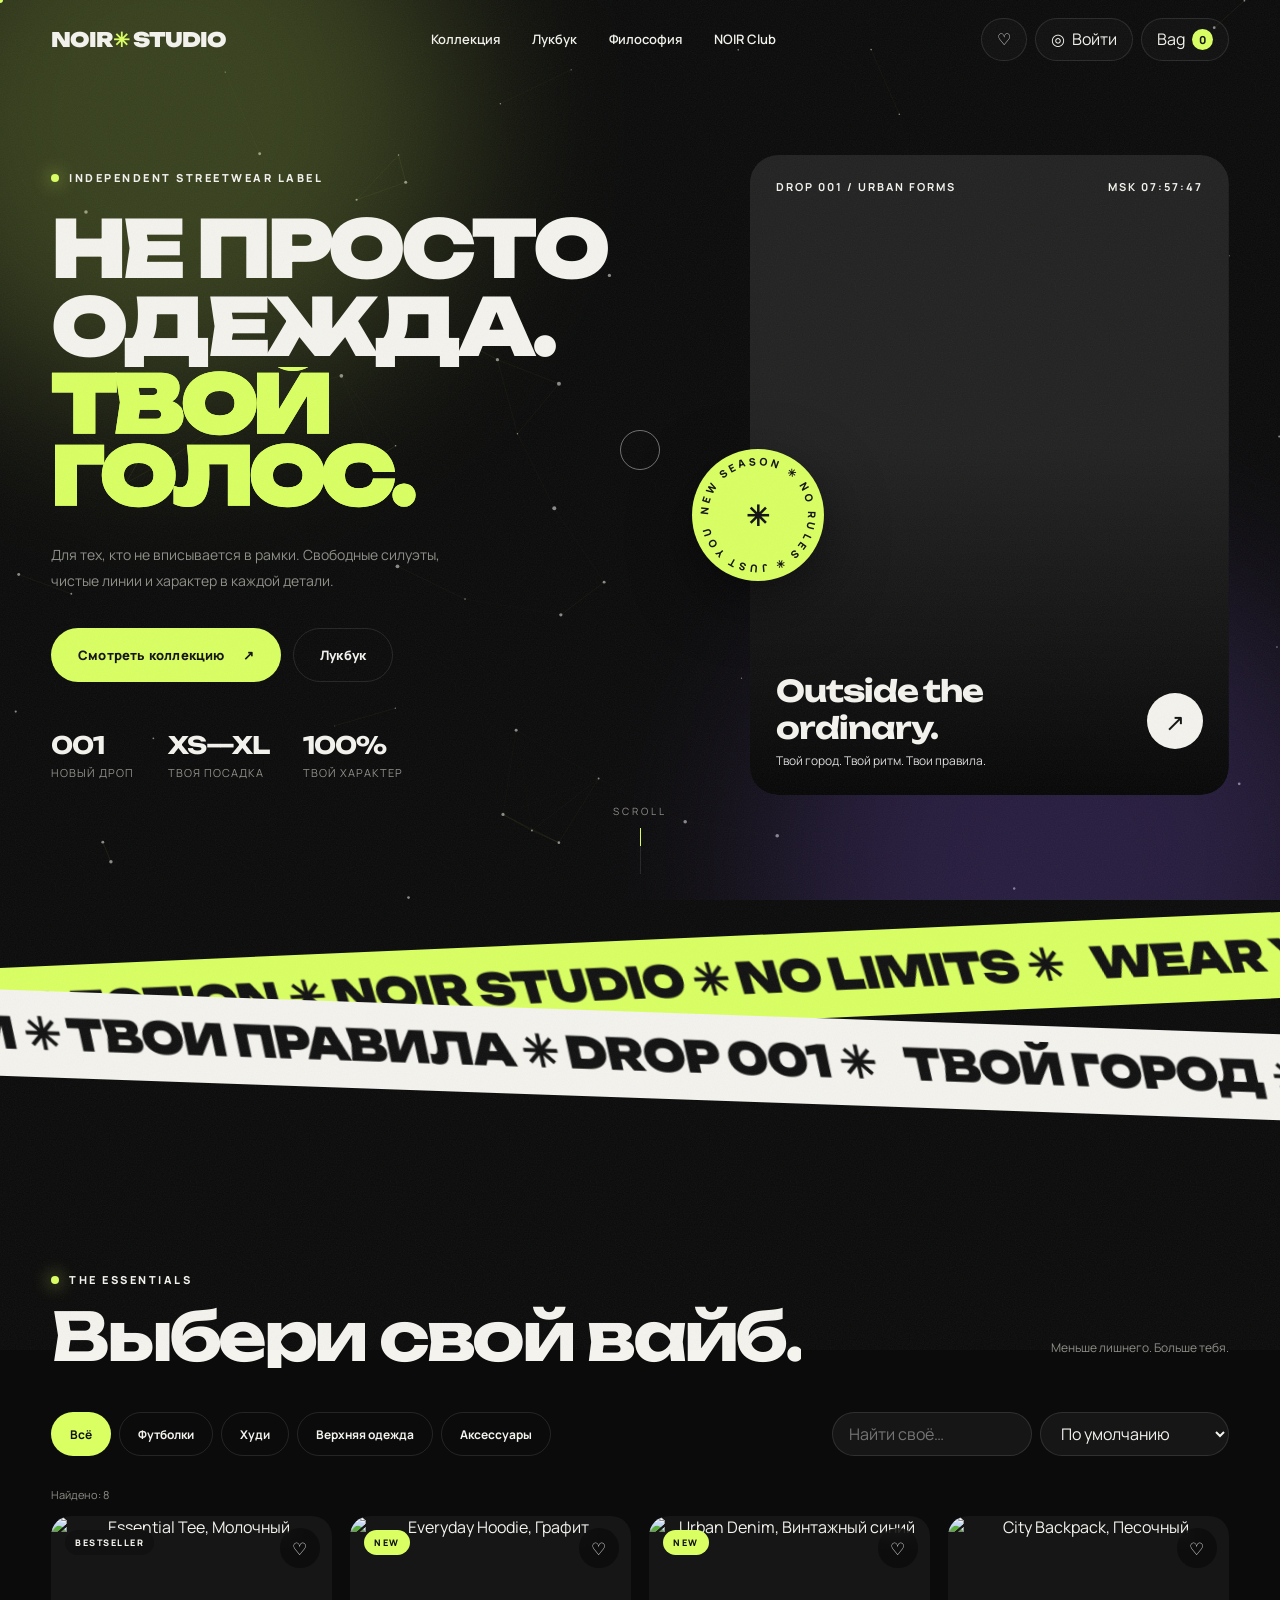
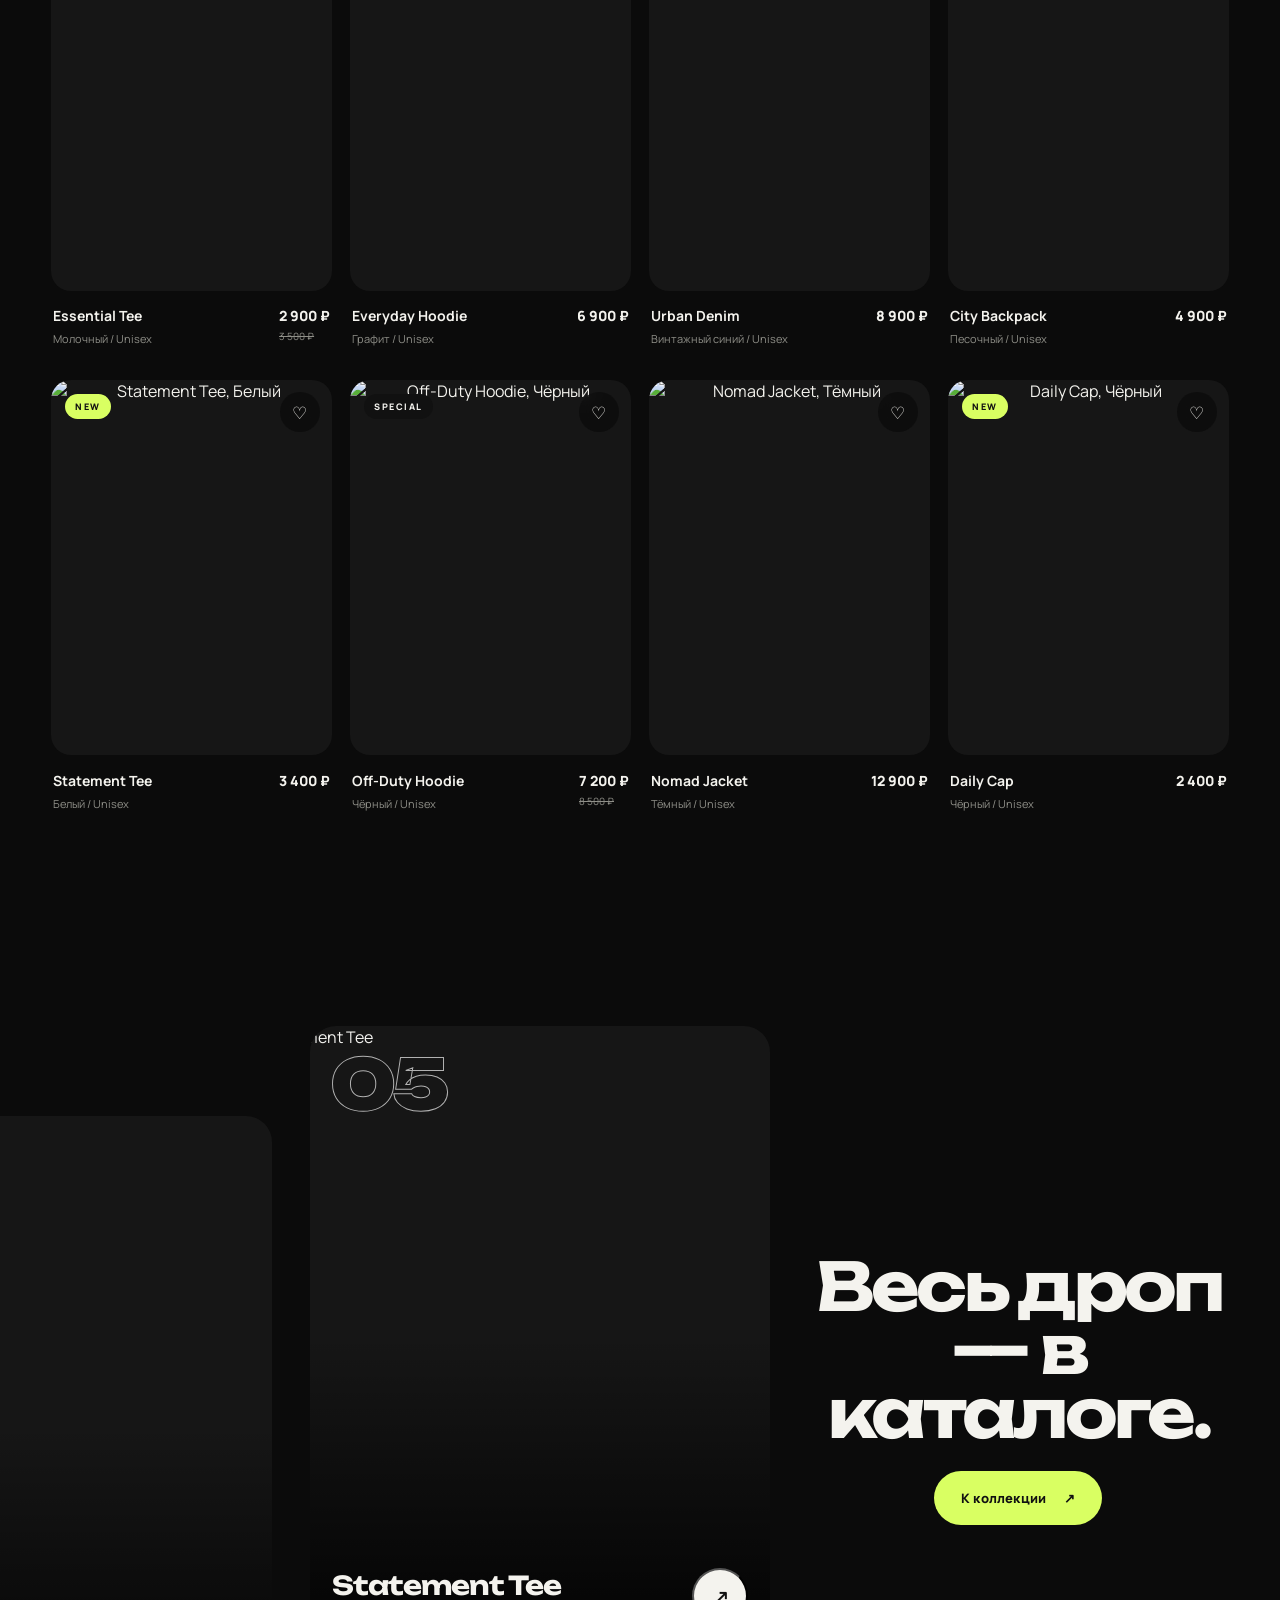
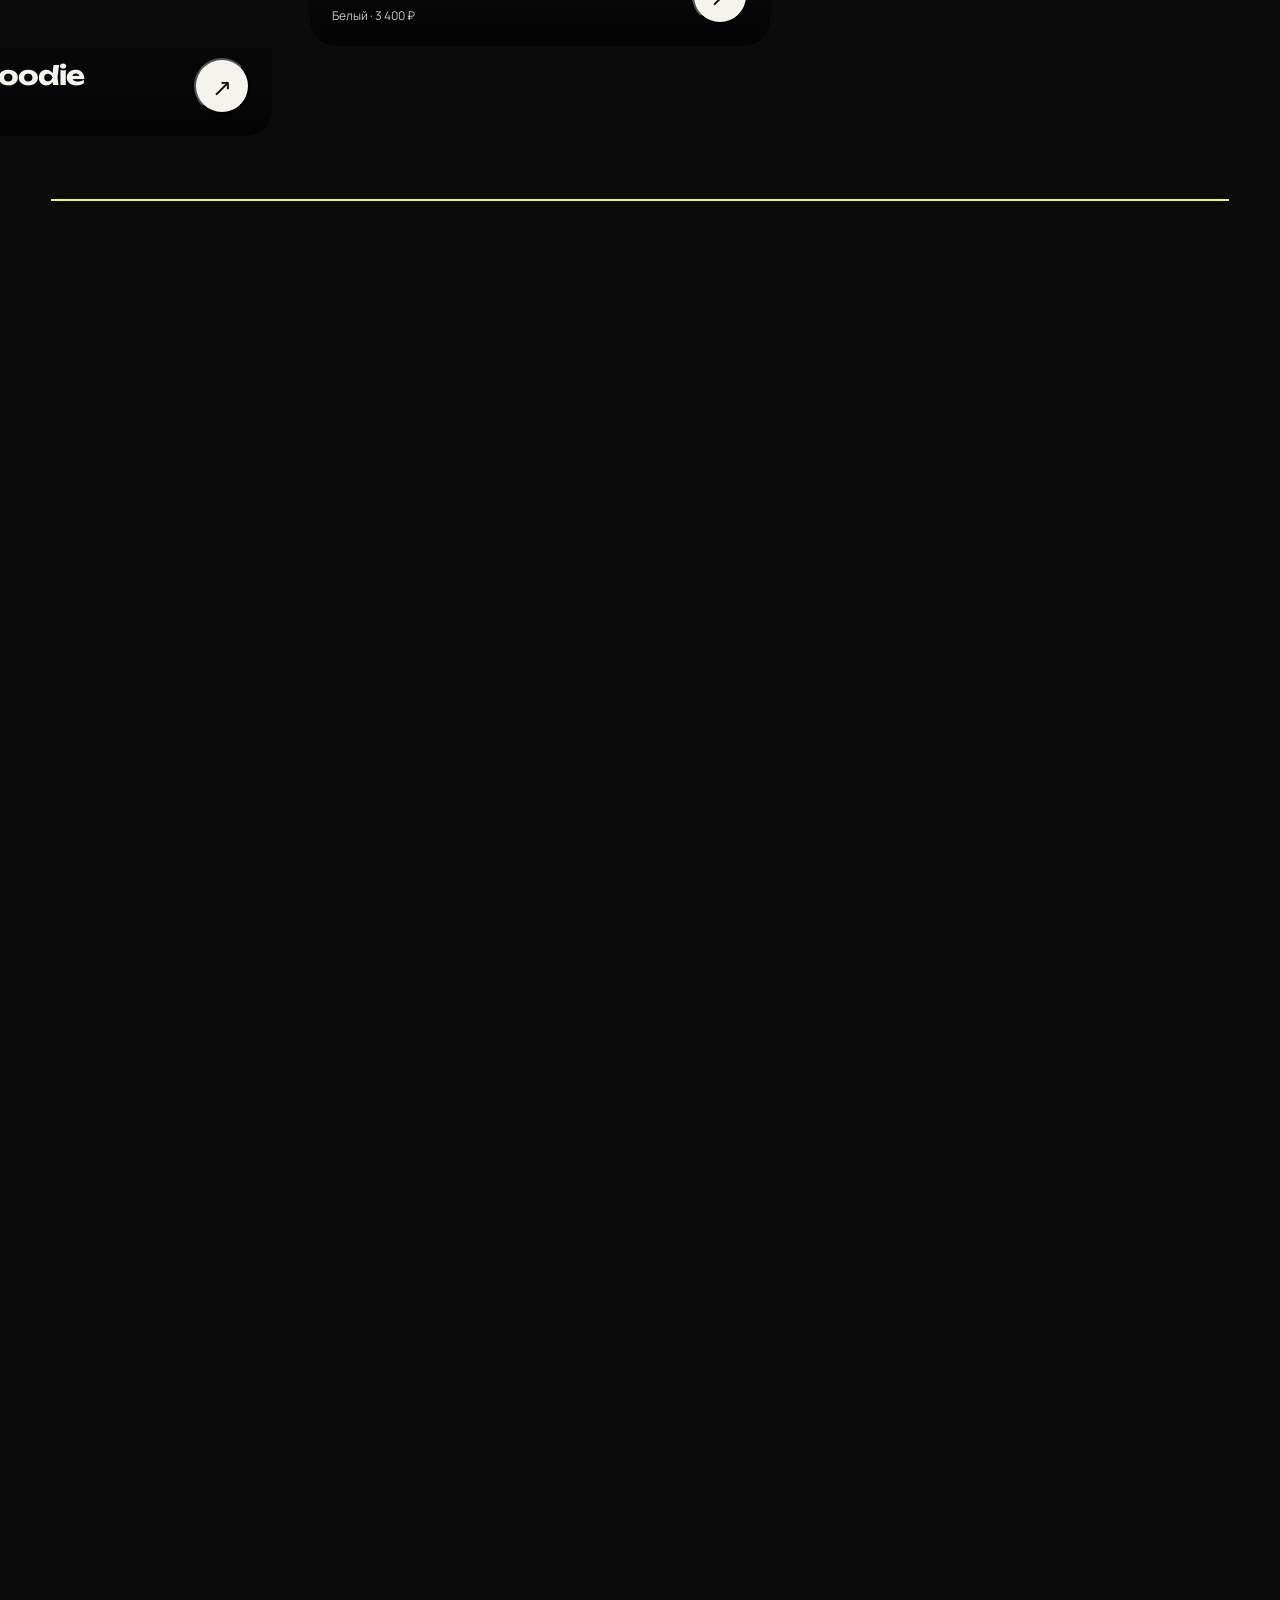
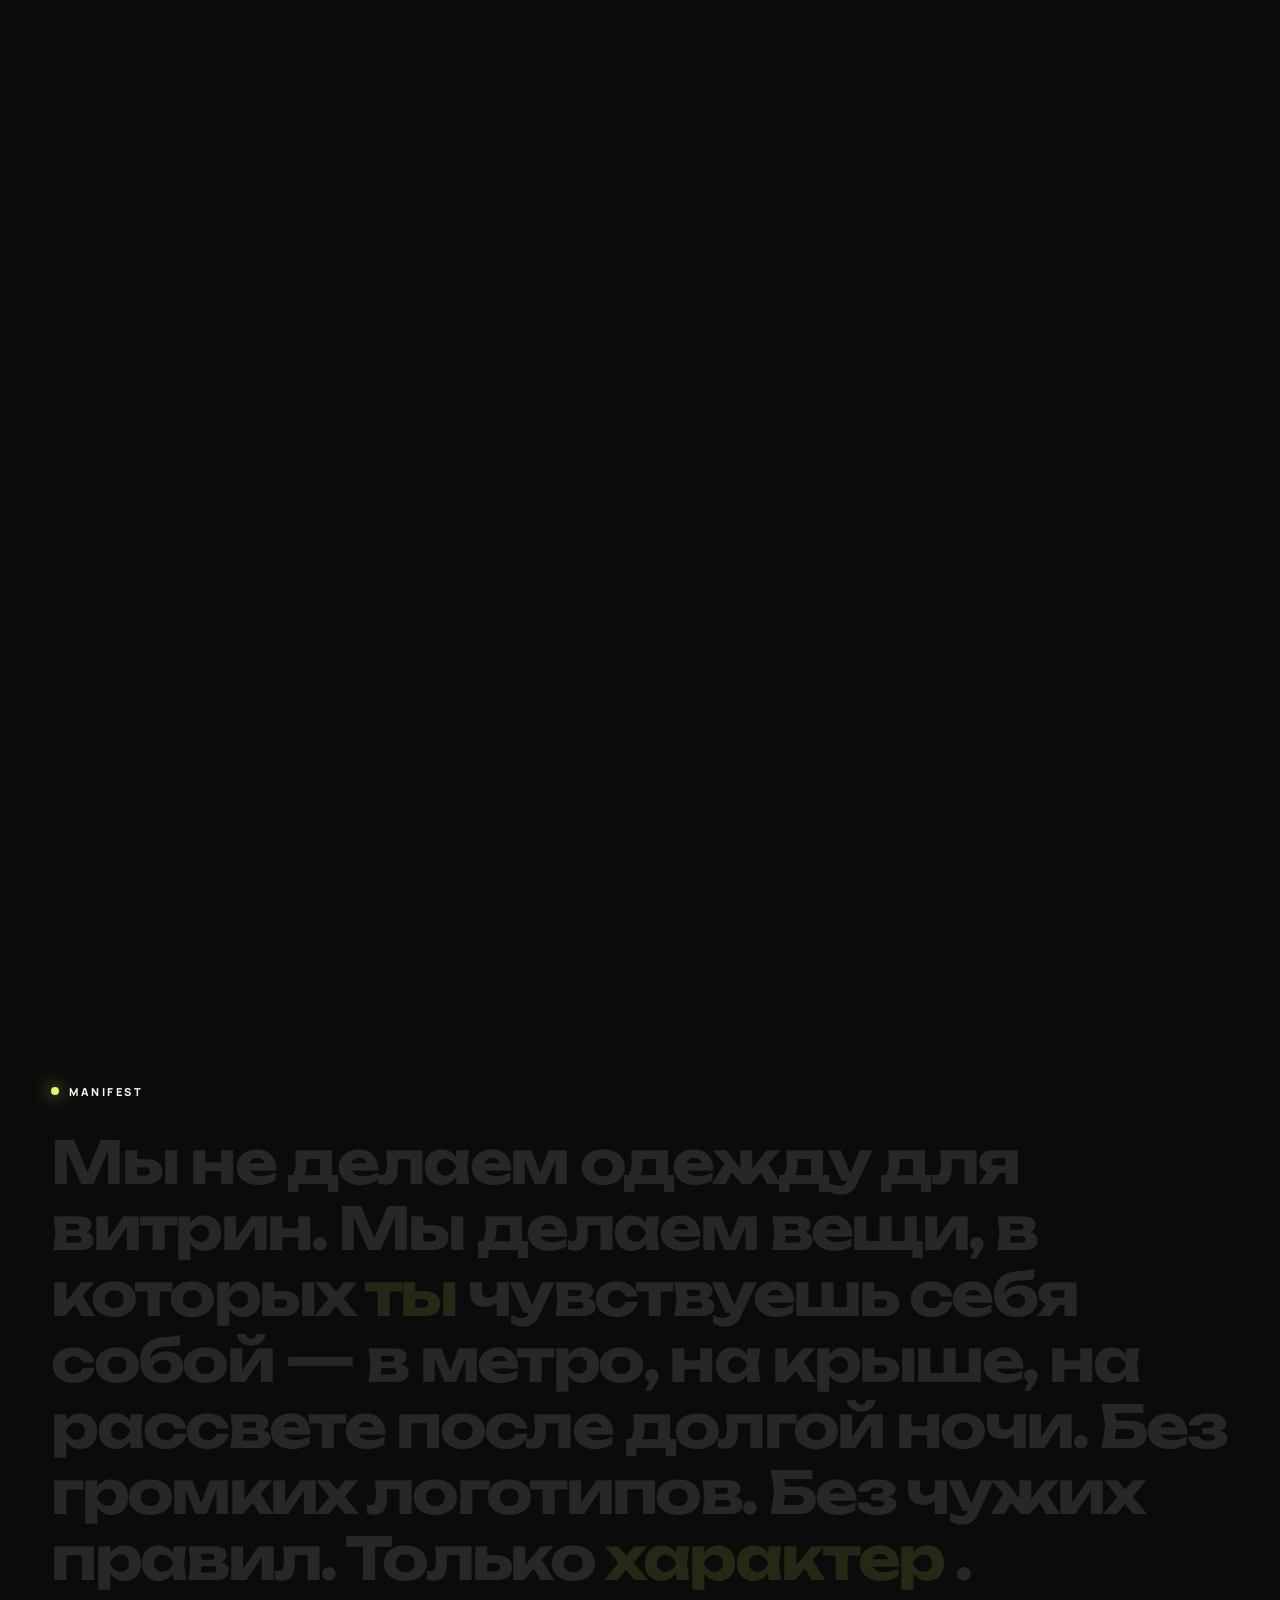
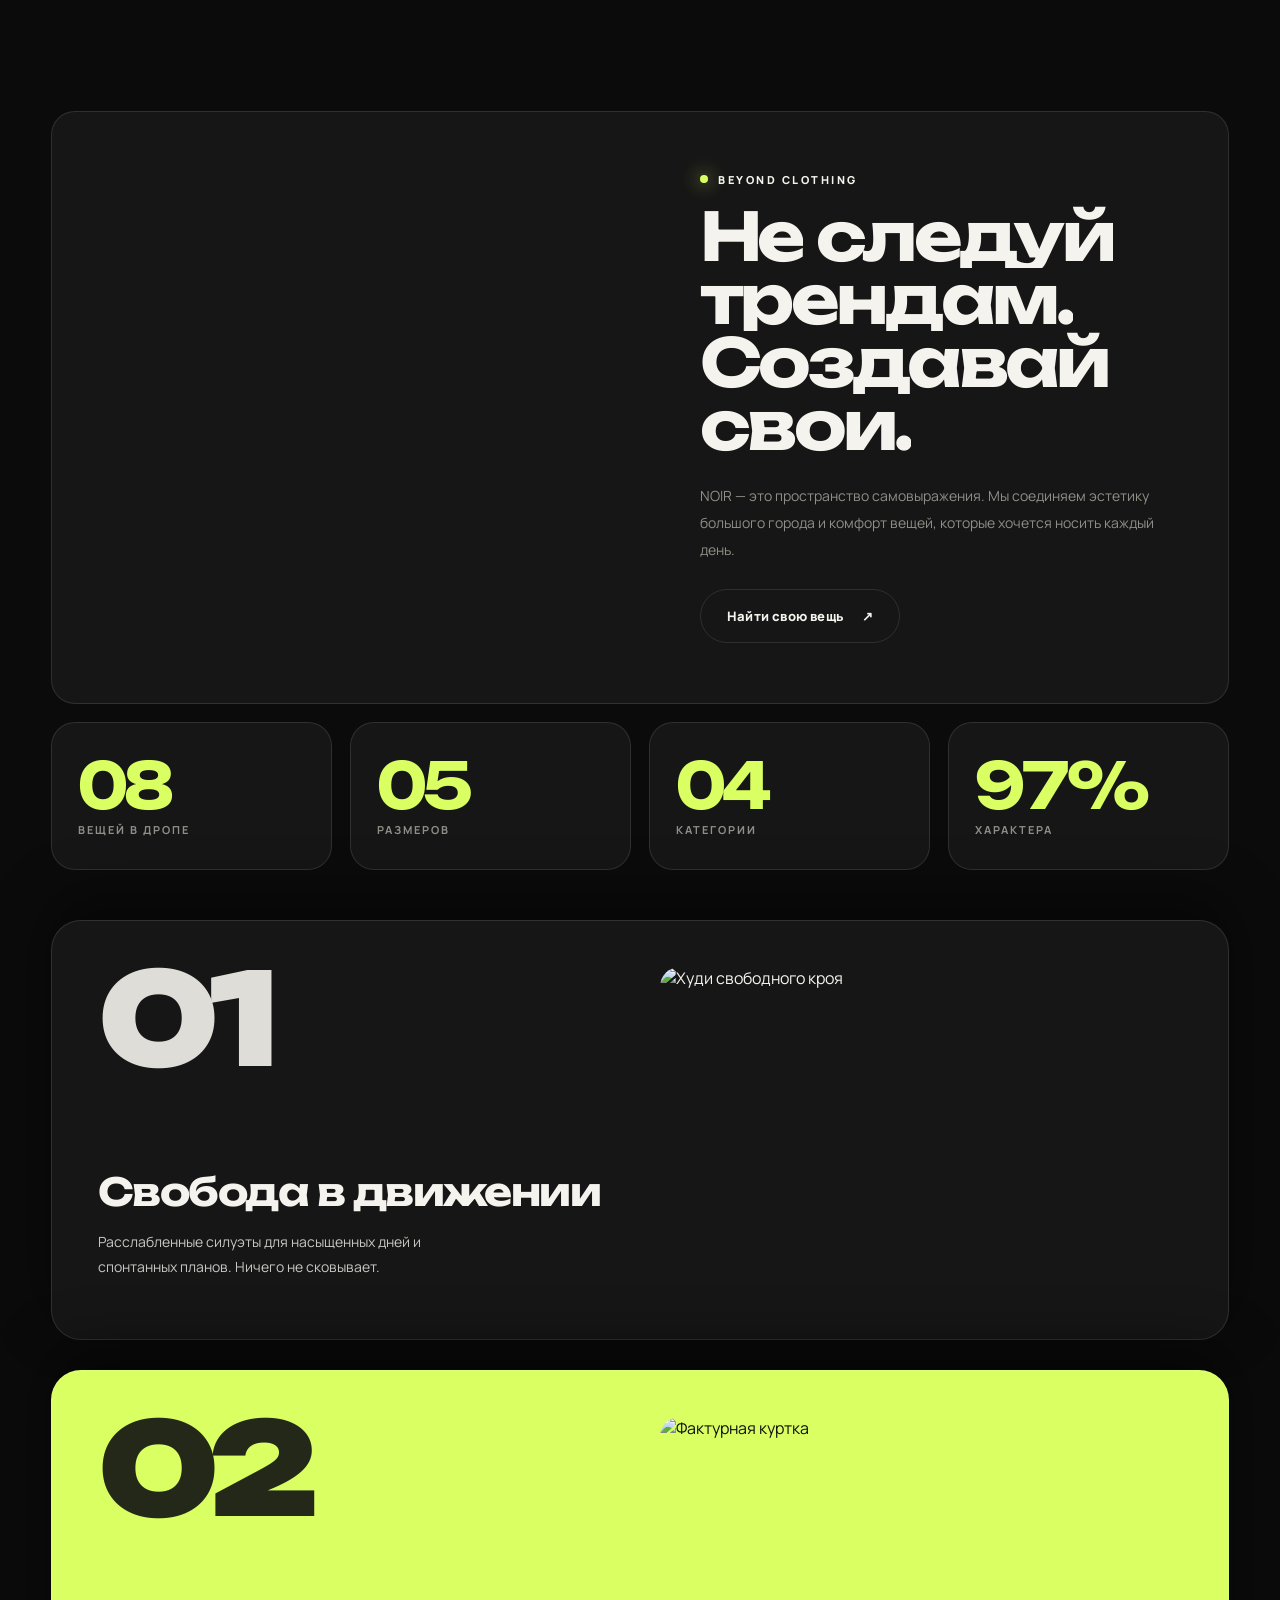
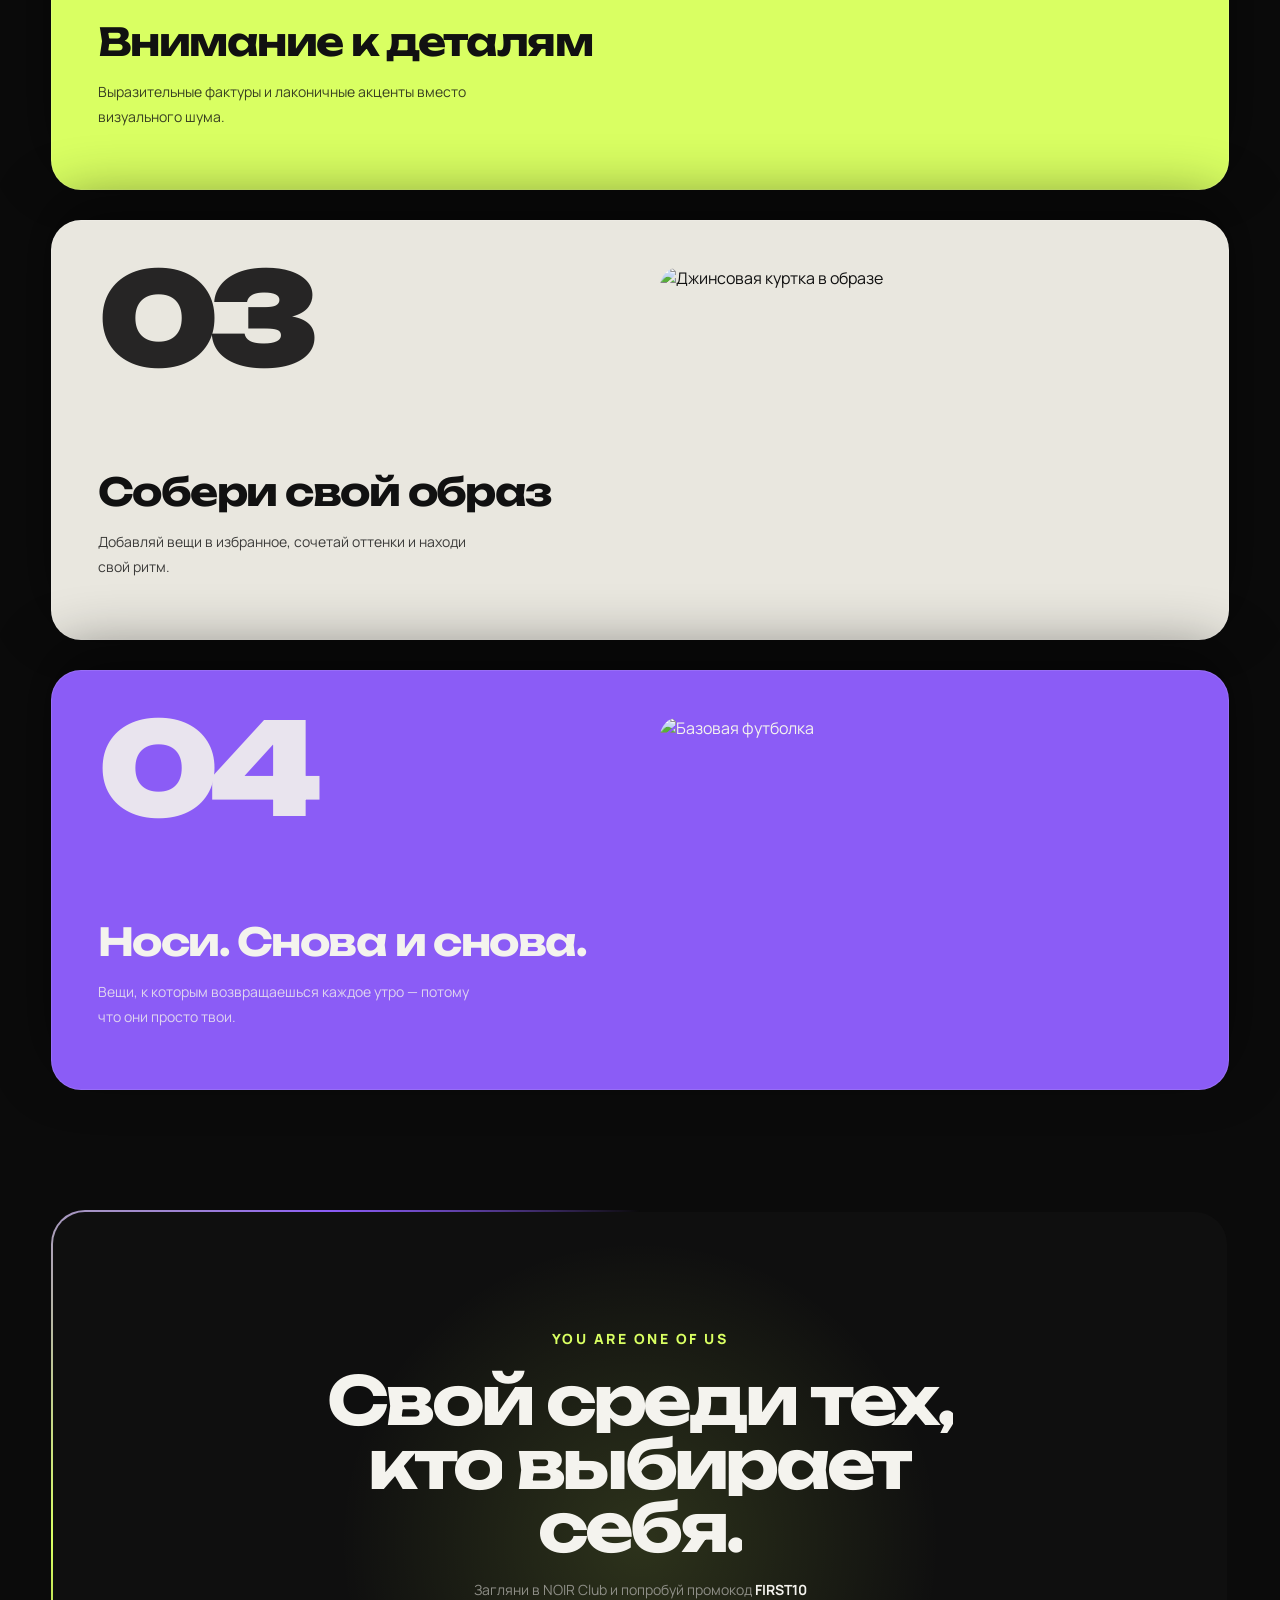
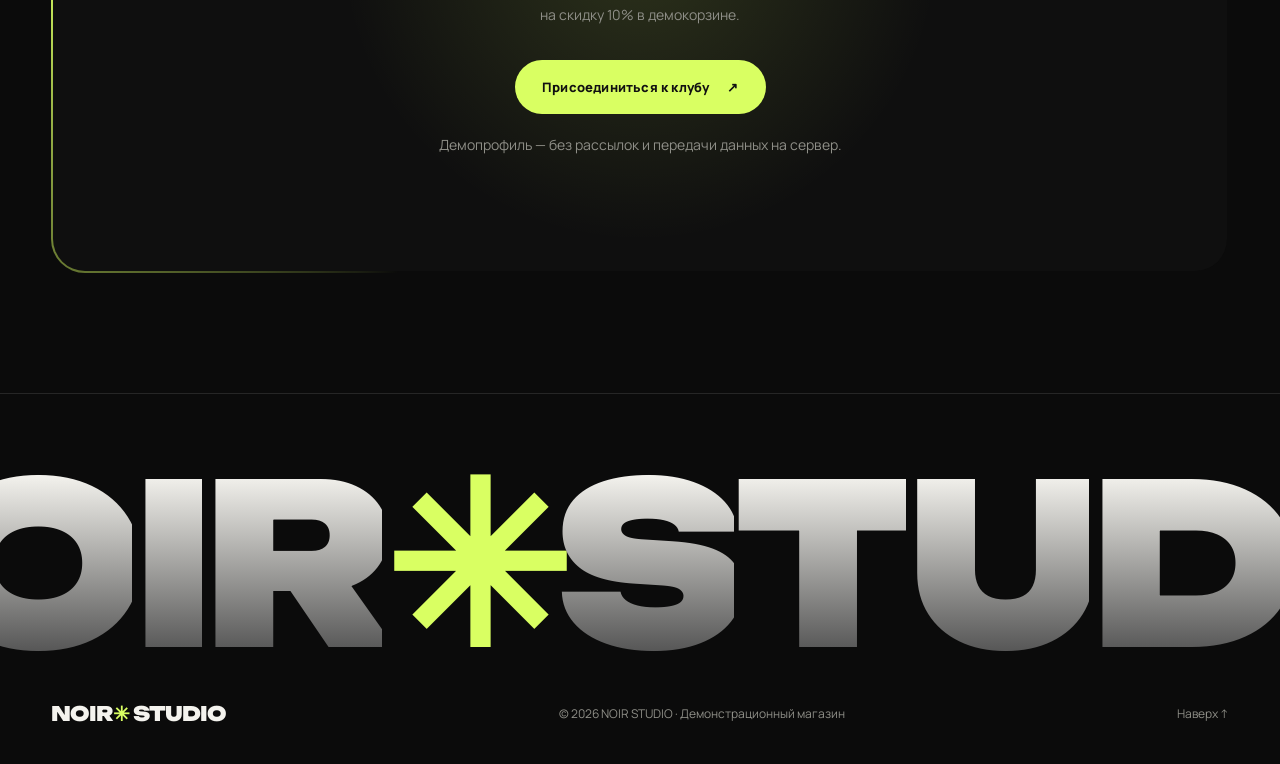
==== commit 9487210d: "Redesign NOIR STUDIO with rich animations Preloader, custom cursor, particle hero with split-text re" ====
--- a/index.html
+++ b/index.html
@@ -3,115 +3,1916 @@
 <head>
   <meta charset="UTF-8">
   <meta name="viewport" content="width=device-width, initial-scale=1">
-  <meta name="theme-color" content="#ffffff">
-  <meta name="description" content="VESSORE — бренд одежды. Худи, футболки, штаны и аксессуары. Доставка по России и СНГ.">
-  <title>VESSORE — официальный магазин</title>
+  <meta name="theme-color" content="#0b0b0b">
+  <title>NOIR STUDIO — Wear your attitude</title>
   <link rel="preconnect" href="https://fonts.googleapis.com">
   <link rel="preconnect" href="https://fonts.gstatic.com" crossorigin>
-  <link href="https://fonts.googleapis.com/css2?family=Inter+Tight:wght@400;500;600;700;800;900&display=swap" rel="stylesheet">
-  <link rel="stylesheet" href="css/style.css">
+  <link href="https://fonts.googleapis.com/css2?family=Manrope:wght@400;500;600;700;800&family=Unbounded:wght@500;700;900&display=swap" rel="stylesheet">
+
+  <style>
+    @property --angle { syntax: '<angle>'; initial-value: 0deg; inherits: false; }
+
+    :root {
+      --bg: #0b0b0b;
+      --panel: #161616;
+      --panel-2: #1f1f1f;
+      --text: #f4f3ee;
+      --muted: #8f8f88;
+      --line: #ffffff1c;
+      --accent: #d9ff62;
+      --accent-2: #8b5cf6;
+      --radius: 24px;
+      --ease: cubic-bezier(.16, 1, .3, 1);
+      --ease-io: cubic-bezier(.77, 0, .18, 1);
+      --display: Unbounded, Manrope, sans-serif;
+    }
+
+    * { box-sizing: border-box; }
+    html { scroll-behavior: smooth; scroll-padding-top: 90px; }
+    body {
+      margin: 0;
+      background: var(--bg);
+      color: var(--text);
+      font-family: Manrope, sans-serif;
+      overflow-x: clip;
+    }
+    body.locked, body.loading { overflow: hidden; }
+    button, input, select { font: inherit; }
+    button, a, input, select { -webkit-tap-highlight-color: transparent; }
+    button { cursor: pointer; color: inherit; }
+    a { color: inherit; text-decoration: none; }
+    button:disabled { opacity: .4; cursor: not-allowed; }
+    :focus-visible { outline: 2px solid var(--accent); outline-offset: 5px; }
+    ::selection { background: var(--accent); color: #111; }
+    img { display: block; width: 100%; object-fit: cover; }
+    [hidden] { display: none !important; }
+    h1, h2, h3 { margin: 0; }
+
+    .wrap { width: min(1380px, 92%); margin: auto; }
+    .muted { color: var(--muted); }
+    .accent { color: var(--accent); }
+    .eyebrow {
+      display: flex; align-items: center; gap: 10px;
+      text-transform: uppercase; font-size: 11px; letter-spacing: 2.5px; font-weight: 800;
+    }
+    .dot {
+      width: 8px; height: 8px; border-radius: 50%;
+      background: var(--accent); box-shadow: 0 0 18px var(--accent);
+      animation: pulse 2s infinite;
+    }
+    @keyframes pulse { 50% { transform: scale(1.6); opacity: .5; } }
+
+    /* ───────── Grain ───────── */
+    .grain {
+      position: fixed; inset: -50%; z-index: 90; pointer-events: none; opacity: .06;
+      background-image: url("data:image/svg+xml,%3Csvg xmlns='http://www.w3.org/2000/svg' width='200' height='200'%3E%3Cfilter id='n'%3E%3CfeTurbulence type='fractalNoise' baseFrequency='.85' numOctaves='3' stitchTiles='stitch'/%3E%3C/filter%3E%3Crect width='100%25' height='100%25' filter='url(%23n)'/%3E%3C/svg%3E");
+      animation: grain 1s steps(6) infinite;
+    }
+    @keyframes grain {
+      0%, 100% { transform: translate(0, 0); }
+      20% { transform: translate(-5%, 3%); }
+      40% { transform: translate(4%, -6%); }
+      60% { transform: translate(-3%, 8%); }
+      80% { transform: translate(7%, 2%); }
+    }
+
+    /* ───────── Loader ───────── */
+    #loader {
+      position: fixed; inset: 0; z-index: 300;
+      display: grid; place-items: center;
+      background: var(--accent); color: #0b0b0b;
+      clip-path: inset(0 0 0 0);
+      transition: clip-path 1s var(--ease-io);
+      animation: loaderFallback 0s 6s forwards;
+    }
+    #loader.done { clip-path: inset(0 0 100% 0); }
+    @keyframes loaderFallback { to { clip-path: inset(0 0 100% 0); visibility: hidden; } }
+    .loader-inner { width: min(560px, 84vw); }
+    .loader-word {
+      font-family: var(--display); font-weight: 900;
+      font-size: clamp(54px, 13vw, 150px); letter-spacing: -.06em; line-height: .9;
+      overflow: hidden; display: flex;
+    }
+    .loader-word span { display: inline-block; animation: loaderChar .9s var(--ease) both; }
+    @keyframes loaderChar { from { transform: translateY(105%); } }
+    .loader-row {
+      display: flex; justify-content: space-between; align-items: end;
+      margin-top: 18px; font-weight: 800; font-size: 12px; letter-spacing: 2px;
+    }
+    #loaderCount { font-family: var(--display); font-size: 42px; letter-spacing: -2px; }
+    .loader-bar { height: 3px; background: #0b0b0b22; margin-top: 14px; overflow: hidden; }
+    .loader-bar i { display: block; height: 100%; width: 0; background: #0b0b0b; }
+
+    /* ───────── Cursor ───────── */
+    .cursor-dot, .cursor-ring {
+      position: fixed; top: 0; left: 0; z-index: 250; pointer-events: none;
+      border-radius: 50%; display: none;
+    }
+    body.has-cursor .cursor-dot, body.has-cursor .cursor-ring { display: grid; }
+    body.has-cursor, body.has-cursor a, body.has-cursor button { cursor: none; }
+    body.has-cursor input, body.has-cursor select { cursor: auto; }
+    body.has-cursor.locked, body.has-cursor.locked * { cursor: auto; }
+    body.locked .cursor-dot, body.locked .cursor-ring { opacity: 0; }
+    .cursor-dot { width: 6px; height: 6px; margin: -3px 0 0 -3px; background: var(--accent); }
+    .cursor-ring {
+      width: 40px; height: 40px; margin: -20px 0 0 -20px;
+      border: 1px solid #ffffff70; place-items: center;
+      font-size: 10px; font-weight: 800; letter-spacing: 1.5px; color: #0b0b0b;
+      transition: width .4s var(--ease), height .4s var(--ease), margin .4s var(--ease),
+                  background .3s, border-color .3s, opacity .3s;
+      mix-blend-mode: difference;
+    }
+    .cursor-ring span { opacity: 0; transition: opacity .2s; }
+    .cursor-ring.hover { width: 64px; height: 64px; margin: -32px 0 0 -32px; background: #fff; border-color: #fff; }
+    .cursor-ring.label {
+      width: 96px; height: 96px; margin: -48px 0 0 -48px;
+      background: var(--accent); border-color: var(--accent); mix-blend-mode: normal;
+    }
+    .cursor-ring.label span { opacity: 1; }
+    .cursor-ring.down { transform-origin: center; scale: .8; }
+
+    /* ───────── Header ───────── */
+    .progress {
+      position: fixed; top: 0; left: 0; height: 3px; width: 100%; z-index: 60;
+      background: linear-gradient(90deg, var(--accent), var(--accent-2));
+      transform-origin: left; transform: scaleX(0);
+    }
+    header {
+      position: fixed; top: 0; left: 0; right: 0; z-index: 50;
+      transition: transform .6s var(--ease), background .4s, border-color .4s;
+      border-bottom: 1px solid transparent;
+    }
+    header.scrolled { background: #0b0b0bcc; backdrop-filter: blur(18px); border-color: var(--line); }
+    header.hide { transform: translateY(-100%); }
+    .header-inner { min-height: 78px; display: flex; align-items: center; justify-content: space-between; gap: 20px; }
+    .logo { white-space: nowrap; font-family: var(--display); font-size: 20px; font-weight: 900; letter-spacing: -1px; }
+    .logo span { color: var(--accent); display: inline-block; animation: spin 6s linear infinite; }
+    @keyframes spin { to { transform: rotate(360deg); } }
+    nav { display: flex; gap: 32px; font-size: 13px; font-weight: 600; }
+    nav a { position: relative; padding: 10px 0; font-variant-numeric: tabular-nums; }
+    nav a::after {
+      content: ""; position: absolute; left: 0; bottom: 3px; width: 100%; height: 2px;
+      background: var(--accent); transform: scaleX(0); transform-origin: right;
+      transition: transform .5s var(--ease);
+    }
+    nav a:hover::after { transform: scaleX(1); transform-origin: left; }
+    .header-actions { display: flex; gap: 8px; }
+    .icon-btn {
+      display: inline-flex; align-items: center; justify-content: center; gap: 7px;
+      min-height: 43px; padding: 0 15px;
+      border: 1px solid var(--line); border-radius: 100px; background: #ffffff06;
+      transition: background .3s, border-color .3s;
+    }
+    .icon-btn:hover { background: #ffffff14; border-color: #ffffff40; }
+    .count {
+      background: var(--accent); color: #111; border-radius: 50%;
+      min-width: 21px; height: 21px; display: grid; place-items: center;
+      font-size: 11px; font-weight: 800;
+    }
+    .count.bump { animation: bump .6s var(--ease); }
+    @keyframes bump { 30% { transform: scale(1.8) rotate(-12deg); } }
+
+    /* ───────── Buttons ───────── */
+    .btn {
+      position: relative; overflow: hidden; isolation: isolate;
+      display: inline-flex; align-items: center; justify-content: center; gap: 18px;
+      min-height: 54px; padding: 15px 26px;
+      border: 1px solid transparent; border-radius: 100px;
+      background: var(--accent); color: #111;
+      font-size: 13px; font-weight: 800; letter-spacing: .2px;
+      transition: transform .5s var(--ease), box-shadow .4s, color .4s;
+    }
+    .btn::before {
+      content: ""; position: absolute; inset: 0; z-index: -1;
+      background: var(--text); border-radius: inherit;
+      transform: translateY(101%); transition: transform .5s var(--ease);
+    }
+    .btn:hover:not(:disabled)::before { transform: none; }
+    .btn:hover:not(:disabled) { box-shadow: 0 14px 40px #d9ff6230; }
+    .btn .arrow { display: inline-block; transition: transform .5s var(--ease); }
+    .btn:hover .arrow { transform: rotate(45deg); }
+    .btn.secondary { background: transparent; color: var(--text); border-color: var(--line); }
+    .btn.secondary:hover:not(:disabled) { color: #111; }
+    .btn.full { width: 100%; }
+    .ripple {
+      position: absolute; border-radius: 50%; pointer-events: none; z-index: -1;
+      background: #ffffff80; transform: scale(0); animation: ripple .7s ease-out forwards;
+    }
+    @keyframes ripple { to { transform: scale(4); opacity: 0; } }
+    [data-magnetic] { transition: transform .6s var(--ease); will-change: transform; }
+
+    /* ───────── Hero ───────── */
+    .hero {
+      position: relative; min-height: 100svh;
+      display: flex; align-items: center; padding: 110px 0 60px; overflow: hidden;
+    }
+    #heroCanvas { position: absolute; inset: 0; width: 100%; height: 100%; opacity: .9; }
+    .hero-blob {
+      position: absolute; width: 46vw; aspect-ratio: 1; border-radius: 50%;
+      filter: blur(90px); opacity: .22; pointer-events: none;
+      animation: blob 18s ease-in-out infinite alternate;
+    }
+    .hero-blob.a { background: var(--accent); top: -14vw; left: -10vw; }
+    .hero-blob.b { background: var(--accent-2); bottom: -20vw; right: -6vw; animation-delay: -9s; }
+    @keyframes blob {
+      33% { transform: translate(12vw, 8vw) scale(1.2); }
+      66% { transform: translate(-6vw, 14vw) scale(.85); }
+      100% { transform: translate(8vw, -4vw) scale(1.1); }
+    }
+    .hero-grid {
+      position: relative; z-index: 2;
+      display: grid; grid-template-columns: 1.15fr .85fr; gap: 50px; align-items: center;
+    }
+    .hero h1 {
+      margin: 26px 0;
+      font-family: var(--display); font-weight: 900;
+      font-size: clamp(40px, 6.2vw, 106px); line-height: .9; letter-spacing: -.06em;
+    }
+    .line { display: block; overflow: hidden; padding: .02em 0 .06em; }
+    .word { display: inline-block; white-space: nowrap; }
+    .char {
+      display: inline-block; transform: translateY(115%) rotate(10deg);
+      transition: transform 1.1s var(--ease); transition-delay: calc(var(--ci) * 32ms + 150ms);
+    }
+    .ready .char { transform: none; }
+    .hero h1 .line:last-child {
+      color: transparent; -webkit-text-stroke: 1.5px var(--accent);
+      background: linear-gradient(90deg, var(--accent) 0 50%, transparent 50%) 100% 0 / 200% 100% no-repeat;
+      -webkit-background-clip: text; background-clip: text;
+      transition: background-position 1.6s var(--ease-io) 1.4s;
+    }
+    .ready .hero h1 .line:last-child { background-position: 0 0; }
+    .fade-up {
+      opacity: 0; transform: translateY(30px);
+      transition: opacity 1s var(--ease), transform 1s var(--ease);
+      transition-delay: var(--d, .8s);
+    }
+    .ready .fade-up { opacity: 1; transform: none; }
+    .hero-copy p { max-width: 400px; line-height: 1.85; font-size: 14px; }
+    .hero-buttons { display: flex; flex-wrap: wrap; gap: 12px; margin-top: 34px; }
+    .hero-bottom { display: flex; gap: 34px; margin-top: 48px; font-size: 11px; letter-spacing: 1px; }
+    .hero-bottom strong { display: block; font-family: var(--display); font-size: 24px; margin-bottom: 5px; letter-spacing: -1px; }
+
+    .hero-visual-wrap { position: relative; perspective: 1200px; }
+    .hero-visual {
+      position: relative; height: min(640px, 72vh); border-radius: 28px; overflow: hidden;
+      background: #222; transform-style: preserve-3d;
+      clip-path: inset(100% 0 0 0 round 28px);
+      transition: clip-path 1.5s var(--ease-io) .35s, transform .8s var(--ease);
+      transform: rotateX(var(--rx, 0deg)) rotateY(var(--ry, 0deg));
+    }
+    .ready .hero-visual { clip-path: inset(0 0 0 0 round 28px); }
+    .hero-visual img {
+      height: 100%; object-position: center 35%; filter: brightness(.82) contrast(1.05);
+      transform: scale(1.35) translate(var(--px, 0), var(--py, 0));
+      transition: transform 2.2s var(--ease) .35s;
+    }
+    .ready .hero-visual img { transform: scale(1.12) translate(var(--px, 0), var(--py, 0)); }
+    .hero-visual::after {
+      content: ""; position: absolute; inset: 0; pointer-events: none;
+      background: linear-gradient(transparent 45%, #000c);
+    }
+    .image-top, .image-bottom {
+      position: absolute; left: 26px; right: 26px; z-index: 2;
+      display: flex; justify-content: space-between; align-items: center;
+    }
+    .image-top { top: 24px; font-size: 11px; letter-spacing: 2px; font-weight: 700; }
+    .image-bottom { bottom: 26px; gap: 14px; }
+    .image-bottom strong { font-family: var(--display); font-size: clamp(20px, 2.4vw, 30px); letter-spacing: -1px; }
+    .image-bottom p { font-size: 12px; color: #ddd; margin: 6px 0 0; }
+    .round-link {
+      flex-shrink: 0; width: 56px; height: 56px; display: grid; place-items: center;
+      background: var(--text); color: #111; border-radius: 50%; font-size: 24px;
+      transition: background .3s, transform .5s var(--ease);
+    }
+    .round-link:hover { background: var(--accent); transform: rotate(45deg) scale(1.1); }
+    .badge-spin {
+      position: absolute; z-index: 3; left: -58px; top: 46%;
+      width: 132px; height: 132px; border-radius: 50%;
+      display: grid; place-items: center;
+      background: var(--accent); color: #111;
+      box-shadow: 0 20px 60px #0008;
+      opacity: 0; scale: .3; transition: opacity .8s var(--ease) 1.4s, scale 1s var(--ease) 1.4s;
+    }
+    .ready .badge-spin { opacity: 1; scale: 1; }
+    .badge-spin svg { position: absolute; inset: 0; animation: spin 14s linear infinite; }
+    .badge-spin text { font-size: 10.5px; font-weight: 800; letter-spacing: 3.3px; fill: #111; }
+    .badge-spin b { font-size: 28px; }
+    .scroll-hint {
+      position: absolute; z-index: 2; bottom: 26px; left: 50%; translate: -50% 0;
+      font-size: 10px; letter-spacing: 3px; display: grid; justify-items: center; gap: 10px;
+      color: var(--muted);
+    }
+    .scroll-hint i { width: 1px; height: 46px; background: var(--line); position: relative; overflow: hidden; }
+    .scroll-hint i::after {
+      content: ""; position: absolute; left: 0; top: 0; width: 100%; height: 40%;
+      background: var(--accent); animation: drip 1.8s var(--ease-io) infinite;
+    }
+    @keyframes drip { from { transform: translateY(-100%); } to { transform: translateY(260%); } }
+
+    /* ───────── Marquee ───────── */
+    .marquees { padding: 40px 0; overflow: hidden; }
+    .marquee { overflow: hidden; padding: 16px 0; white-space: nowrap; }
+    .marquee.one { background: var(--accent); color: #111; transform: rotate(-2.5deg); width: 110%; margin-left: -5%; }
+    .marquee.two { background: var(--text); color: #111; transform: rotate(2deg) translateY(-14px); width: 110%; margin-left: -5%; }
+    .marquee-track { display: inline-flex; will-change: transform; }
+    .marquee span {
+      font-family: var(--display); font-weight: 900; font-size: clamp(22px, 3.4vw, 46px);
+      letter-spacing: -1px; padding-right: 30px;
+    }
+    .marquee .star { display: inline-block; animation: spin 4s linear infinite; }
+
+    /* ───────── Sections ───────── */
+    section { padding: 120px 0; }
+    .section-head { display: flex; justify-content: space-between; align-items: end; gap: 30px; margin-bottom: 44px; }
+    .section-head h2, .big-h2 {
+      font-family: var(--display); font-weight: 700;
+      font-size: clamp(36px, 5.2vw, 78px); letter-spacing: -.055em; line-height: .95; margin-top: 18px;
+    }
+    .reveal { opacity: 0; transform: translateY(60px); transition: opacity 1.1s var(--ease), transform 1.1s var(--ease); }
+    .reveal.visible { opacity: 1; transform: none; }
+    .reveal-words .w { display: inline-block; overflow: hidden; vertical-align: top; }
+    .reveal-words .w > span {
+      display: inline-block; transform: translateY(110%);
+      transition: transform 1s var(--ease); transition-delay: calc(var(--wi) * 60ms);
+    }
+    .reveal-words.visible .w > span { transform: none; }
+
+    /* ───────── Catalog ───────── */
+    .toolbar { display: flex; justify-content: space-between; flex-wrap: wrap; gap: 16px; margin-bottom: 30px; }
+    .filters { position: relative; display: flex; flex-wrap: wrap; gap: 8px; }
+    .chip {
+      position: relative; z-index: 1;
+      border: 1px solid var(--line); background: transparent; border-radius: 100px;
+      padding: 11px 18px; font-size: 12px; font-weight: 700;
+      transition: color .4s, border-color .3s;
+    }
+    .chip:hover { border-color: var(--accent); }
+    .chip.active { color: #111; border-color: transparent; }
+    .chip-pill {
+      position: absolute; z-index: 0; top: 0; left: 0; border-radius: 100px; background: var(--accent);
+      transition: transform .6s var(--ease), width .6s var(--ease), height .6s var(--ease);
+    }
+    .search-sort { display: flex; gap: 8px; }
+    .search-sort input, .search-sort select, .promo input, .stack input {
+      min-height: 44px; padding: 0 16px; border-radius: 100px;
+      border: 1px solid var(--line); background: var(--panel); color: var(--text);
+      transition: border-color .3s, box-shadow .3s;
+    }
+    .search-sort input:focus, .promo input:focus, .stack input:focus { border-color: var(--accent); box-shadow: 0 0 0 4px #d9ff6218; outline: none; }
+    .search-sort input { width: 200px; }
+    .fine { color: var(--muted); font-size: 11px; line-height: 1.7; }
+    .grid { display: grid; grid-template-columns: repeat(4, 1fr); gap: 34px 18px; }
+    .product { min-width: 0; opacity: 0; transform: translateY(70px); transition: opacity .9s var(--ease), transform 1.1s var(--ease); transition-delay: calc(var(--i) * 90ms); }
+    .product.in { opacity: 1; transform: none; }
+    .product-image {
+      position: relative; aspect-ratio: 3/4; border-radius: 20px; overflow: hidden; background: var(--panel);
+      transform: perspective(900px) rotateX(var(--rx, 0deg)) rotateY(var(--ry, 0deg));
+      transition: transform .6s var(--ease), box-shadow .5s;
+      transform-style: preserve-3d;
+    }
+    .product-image:hover { box-shadow: 0 30px 60px #0009; }
+    .product-image.tilting { transition: transform .12s linear, box-shadow .5s; }
+    .product-image::before {
+      content: ""; position: absolute; inset: 0; z-index: 2; pointer-events: none;
+      background: radial-gradient(circle at var(--gx, 50%) var(--gy, 50%), #ffffff40, transparent 50%);
+      opacity: 0; transition: opacity .4s; mix-blend-mode: overlay;
+    }
+    .product-image:hover::before { opacity: 1; }
+    .product-open { display: block; width: 100%; height: 100%; border: 0; padding: 0; background: none; }
+    .product-image img {
+      height: 100%; clip-path: inset(100% 0 0 0); scale: 1.3;
+      transition: clip-path 1.2s var(--ease-io), scale 1.6s var(--ease), filter .6s;
+      transition-delay: calc(var(--i) * 90ms + 100ms);
+    }
+    .product.in .product-image img { clip-path: inset(0 0 0 0); scale: 1; }
+    .product:hover .product-image img { scale: 1.08; transition-delay: 0s; }
+    .badge {
+      position: absolute; top: 14px; left: 14px; z-index: 3;
+      padding: 6px 10px; border-radius: 100px;
+      background: #111; color: var(--text); font-size: 9px; font-weight: 800; letter-spacing: 1.5px;
+    }
+    .badge.lime { background: var(--accent); color: #111; }
+    .wish {
+      position: absolute; top: 12px; right: 12px; z-index: 3;
+      width: 40px; height: 40px; border-radius: 50%; border: 0;
+      background: #0b0b0bb0; backdrop-filter: blur(8px); font-size: 17px;
+      transition: transform .4s var(--ease), background .3s;
+    }
+    .wish:hover { transform: scale(1.15); }
+    .wish.active { background: var(--accent); color: #111; }
+    .wish.pop { animation: heartPop .6s var(--ease); }
+    @keyframes heartPop { 30% { transform: scale(1.5) rotate(-15deg); } 60% { transform: scale(.9); } }
+    .quick-add {
+      position: absolute; left: 12px; right: 12px; bottom: 12px; z-index: 3;
+      min-height: 46px; border: 0; border-radius: 100px;
+      background: var(--text); color: #111; font-size: 12px; font-weight: 800;
+      display: flex; justify-content: space-between; align-items: center; padding: 0 18px;
+      transform: translateY(160%); transition: transform .6s var(--ease), background .3s;
+    }
+    .quick-add:hover { background: var(--accent); }
+    .product:hover .quick-add, .product:focus-within .quick-add { transform: none; }
+    .product-info { display: flex; justify-content: space-between; gap: 8px; padding: 16px 2px 0; }
+    .product-info h3 { font-size: 14px; margin: 0 0 6px; }
+    .product-info p { font-size: 11px; margin: 0; color: var(--muted); }
+    .price { white-space: nowrap; font-size: 14px; font-weight: 800; }
+    .old-price { display: block; text-decoration: line-through; color: var(--muted); font-weight: 400; font-size: 10px; margin-top: 4px; }
+    .empty { padding: 70px 15px; text-align: center; color: var(--muted); grid-column: 1/-1; }
+
+    /* ───────── Lookbook (horizontal) ───────── */
+    .lookbook { position: relative; padding: 0; }
+    .lookbook-sticky { position: sticky; top: 0; height: 100vh; height: 100svh; overflow: hidden; display: flex; align-items: center; }
+    .lookbook-track { display: flex; gap: 3vw; padding: 0 4vw; will-change: transform; align-items: center; }
+    .look-intro { flex: 0 0 auto; width: min(560px, 82vw); }
+    .look-intro h2 { font-family: var(--display); font-size: clamp(48px, 8vw, 130px); letter-spacing: -.07em; line-height: .88; margin: 20px 0; }
+    .look-intro h2 span { color: transparent; -webkit-text-stroke: 1.5px var(--text); }
+    .look {
+      position: relative; flex: 0 0 auto; width: min(460px, 78vw); height: min(620px, 72vh);
+      border-radius: 26px; overflow: hidden; background: var(--panel);
+    }
+    .look:nth-child(odd) { margin-top: 10vh; }
+    .look:nth-child(even) { margin-bottom: 10vh; }
+    .look img { height: 100%; width: 130%; max-width: none; transform: translateX(var(--lx, 0%)); filter: grayscale(.4); transition: filter .6s; }
+    .look:hover img { filter: none; }
+    .look::after { content: ""; position: absolute; inset: 0; background: linear-gradient(transparent 50%, #000d); pointer-events: none; }
+    .look-num {
+      position: absolute; top: 14px; left: 20px; z-index: 2;
+      font-family: var(--display); font-weight: 900; font-size: 70px; letter-spacing: -4px;
+      color: transparent; -webkit-text-stroke: 1px #ffffffaa;
+    }
+    .look-info { position: absolute; left: 22px; right: 22px; bottom: 22px; z-index: 2; display: flex; justify-content: space-between; align-items: end; gap: 10px; }
+    .look-info h3 { font-family: var(--display); font-size: 26px; letter-spacing: -1px; }
+    .look-info p { margin: 6px 0 0; font-size: 12px; color: #ccc; }
+    .look-outro { flex: 0 0 auto; width: min(420px, 80vw); text-align: center; }
+    .look-outro .big-h2 { margin-bottom: 26px; }
+    .look-progress { position: absolute; left: 4vw; right: 4vw; bottom: 30px; height: 2px; background: var(--line); }
+    .look-progress i { display: block; height: 100%; background: var(--accent); transform-origin: left; transform: scaleX(0); }
+
+    /* ───────── Manifest ───────── */
+    .manifest p {
+      font-family: var(--display); font-weight: 700;
+      font-size: clamp(28px, 4.6vw, 70px); line-height: 1.12; letter-spacing: -.045em;
+      margin: 30px 0 0;
+    }
+    .manifest .mw { opacity: .12; transition: opacity .25s, color .25s; }
+    .manifest .mw.hl { color: var(--accent); }
+
+    /* ───────── Story ───────── */
+    .story {
+      display: grid; grid-template-columns: 1fr 1fr; overflow: hidden;
+      border-radius: var(--radius); background: var(--panel); border: 1px solid var(--line);
+    }
+    .story-photo { min-height: 560px; overflow: hidden; position: relative; }
+    .story-photo img { position: absolute; inset: -18% 0; height: 136%; filter: grayscale(1); transition: filter 1s; will-change: transform; }
+    .story:hover .story-photo img { filter: grayscale(0); }
+    .story-copy { padding: 60px; display: flex; flex-direction: column; justify-content: center; align-items: start; }
+    .story-copy p { font-size: 14px; line-height: 1.9; margin: 26px 0; }
+
+    .stats { display: grid; grid-template-columns: repeat(4, 1fr); gap: 18px; margin-top: 18px; }
+    .stat { border: 1px solid var(--line); border-radius: var(--radius); padding: 30px 26px; background: var(--panel); position: relative; overflow: hidden; }
+    .stat strong { display: block; font-family: var(--display); font-size: clamp(40px, 5vw, 72px); letter-spacing: -.06em; line-height: 1; color: var(--accent); font-variant-numeric: tabular-nums; }
+    .stat span { font-size: 11px; letter-spacing: 2px; text-transform: uppercase; color: var(--muted); font-weight: 700; }
+    .stat::after {
+      content: ""; position: absolute; inset: auto -30% -60% auto; width: 160px; height: 160px; border-radius: 50%;
+      background: var(--accent); filter: blur(70px); opacity: .0; transition: opacity .5s;
+    }
+    .stat:hover::after { opacity: .3; }
+
+    /* ───────── Stacking cards ───────── */
+    .stack-cards { display: grid; gap: 30px; margin-top: 50px; }
+    .s-card {
+      position: sticky; top: calc(100px + var(--n) * 26px);
+      min-height: 420px; border-radius: 30px; padding: 46px;
+      display: grid; grid-template-columns: 1fr 1fr; gap: 40px; align-items: stretch;
+      transform-origin: center top; will-change: transform, filter;
+      border: 1px solid var(--line); box-shadow: 0 -20px 60px #0007;
+    }
+    .s-card:nth-child(1) { background: var(--panel); }
+    .s-card:nth-child(2) { background: var(--accent); color: #111; }
+    .s-card:nth-child(3) { background: #e9e7df; color: #111; }
+    .s-card:nth-child(4) { background: var(--accent-2); }
+    .s-card .num { font-family: var(--display); font-size: clamp(70px, 10vw, 150px); font-weight: 900; letter-spacing: -.08em; line-height: .8; opacity: .9; }
+    .s-card h3 { font-family: var(--display); font-size: clamp(26px, 3vw, 44px); letter-spacing: -.04em; margin: 22px 0 14px; }
+    .s-card p { line-height: 1.8; font-size: 14px; max-width: 380px; opacity: .8; }
+    .s-card .s-img { border-radius: 20px; overflow: hidden; min-height: 300px; }
+    .s-card .s-img img { height: 100%; }
+    .s-card .s-copy { display: flex; flex-direction: column; justify-content: space-between; }
+
+    /* ───────── Club ───────── */
+    .club-border {
+      position: relative; padding: 2px; border-radius: 34px;
+      background: conic-gradient(from var(--angle), transparent 0 60%, var(--accent) 75%, var(--accent-2) 88%, transparent);
+      animation: rotateBorder 5s linear infinite;
+    }
+    @keyframes rotateBorder { to { --angle: 360deg; } }
+    .club {
+      position: relative; overflow: hidden; text-align: center;
+      border-radius: 32px; padding: 100px 30px; background: #0f0f0f;
+    }
+    .club::before {
+      content: ""; position: absolute; inset: 0; pointer-events: none;
+      background: radial-gradient(500px circle at var(--mx, 50%) var(--my, 50%), #d9ff6226, transparent 60%);
+    }
+    .club > * { position: relative; }
+    .club h2 { max-width: 760px; margin: 18px auto; }
+    .club p { line-height: 1.8; font-size: 14px; }
+    .club .btn { margin-top: 18px; }
+    .club .fine { margin-top: 18px; }
+
+    /* ───────── Footer ───────── */
+    footer { padding: 70px 0 30px; overflow: hidden; border-top: 1px solid var(--line); }
+    .footer-giant {
+      font-family: var(--display); font-weight: 900; text-align: center; white-space: nowrap;
+      font-size: 17.5vw; letter-spacing: -.07em; line-height: .8; margin: 10px 0 40px;
+      display: flex; justify-content: center; overflow: hidden;
+    }
+    .footer-giant span {
+      display: inline-block; transform: translateY(100%);
+      transition: transform 1.2s var(--ease); transition-delay: calc(var(--ci) * 60ms);
+      background: linear-gradient(180deg, var(--text), #555); -webkit-background-clip: text; background-clip: text; color: transparent;
+    }
+    .footer-giant span:hover { background: var(--accent); -webkit-background-clip: text; background-clip: text; }
+    .footer-giant.visible span { transform: none; }
+    .footer-inner { display: flex; align-items: center; justify-content: space-between; gap: 20px; font-size: 12px; color: var(--muted); }
+
+    /* ───────── Dialogs ───────── */
+    dialog {
+      width: min(520px, calc(100% - 28px)); max-height: calc(100% - 40px);
+      padding: 30px; border: 1px solid var(--line); border-radius: 26px;
+      background: var(--panel); color: var(--text);
+    }
+    dialog[open] { animation: dialogIn .7s var(--ease); }
+    dialog::backdrop { background: #000c; backdrop-filter: blur(10px); animation: fadeIn .5s ease; }
+    @keyframes dialogIn { from { opacity: 0; transform: translateY(60px) scale(.9) rotateX(12deg); } }
+    @keyframes fadeIn { from { opacity: 0; } }
+    .modal-head { display: flex; justify-content: space-between; align-items: center; gap: 20px; margin-bottom: 20px; }
+    .modal-head h2 { font-family: var(--display); font-size: 24px; letter-spacing: -1px; }
+    .close {
+      border: 1px solid var(--line); border-radius: 50%; background: transparent;
+      width: 40px; height: 40px; flex-shrink: 0; font-size: 20px;
+      transition: transform .5s var(--ease), background .3s;
+    }
+    .close:hover { transform: rotate(90deg); background: #ffffff14; }
+    .stack { display: grid; gap: 14px; }
+    .stack label { display: grid; gap: 8px; font-size: 12px; }
+    .stack input { border-radius: 14px; }
+    .check-label { display: flex !important; align-items: start; gap: 9px !important; line-height: 1.6; }
+    .check-label input { accent-color: var(--accent); margin-top: 4px; min-height: 0; }
+    #productDialog { width: min(860px, calc(100% - 28px)); }
+    .product-detail { display: grid; grid-template-columns: 1fr 1fr; gap: 28px; }
+    .detail-img-wrap { border-radius: 18px; overflow: hidden; }
+    .detail-img { height: 400px; animation: detailImg 1.2s var(--ease); }
+    @keyframes detailImg { from { transform: scale(1.4); clip-path: inset(0 0 100% 0); } }
+    .detail-copy { display: flex; flex-direction: column; align-items: start; }
+    .detail-copy > * { animation: detailIn .8s var(--ease) both; }
+    .detail-copy > *:nth-child(2) { animation-delay: .05s; }
+    .detail-copy > *:nth-child(3) { animation-delay: .1s; }
+    .detail-copy > *:nth-child(4) { animation-delay: .15s; }
+    .detail-copy > *:nth-child(n+5) { animation-delay: .2s; }
+    @keyframes detailIn { from { opacity: 0; transform: translateX(30px); } }
+    .detail-copy h3 { font-family: var(--display); font-size: 28px; letter-spacing: -1px; margin: 10px 0 14px; }
+    .detail-copy p { line-height: 1.8; font-size: 13px; color: var(--muted); }
+    .sizes { display: flex; gap: 7px; flex-wrap: wrap; margin: 10px 0 25px; }
+    .size {
+      width: 46px; height: 44px; background: transparent; border: 1px solid var(--line); border-radius: 10px; font-size: 12px; font-weight: 700;
+      transition: transform .4s var(--ease), background .3s, border-color .3s;
+    }
+    .size:hover { transform: translateY(-3px); border-color: var(--accent); }
+    .size.active { background: var(--accent); color: #111; border-color: var(--accent); transform: translateY(-3px) scale(1.06); }
+
+    #cartDialog {
+      width: min(460px, 100%); height: 100%; max-height: 100%;
+      margin: 0 0 0 auto; border-radius: 26px 0 0 26px; border-right: 0;
+    }
+    #cartDialog[open] { display: flex; flex-direction: column; animation: slideIn .7s var(--ease); }
+    @keyframes slideIn { from { transform: translateX(100%); } }
+    #cartItems { flex: 1; overflow: auto; }
+    .cart-row {
+      display: grid; grid-template-columns: 78px 1fr auto; gap: 14px; align-items: start;
+      padding: 14px 0; border-bottom: 1px solid var(--line);
+      animation: detailIn .6s var(--ease) both; animation-delay: calc(var(--i) * 60ms);
+    }
+    .cart-row img { height: 96px; border-radius: 12px; }
+    .cart-row h3 { font-size: 14px; }
+    .cart-row p { font-size: 11px; color: var(--muted); margin: 5px 0 10px; }
+    .quantity { display: inline-flex; align-items: center; gap: 10px; border: 1px solid var(--line); border-radius: 100px; padding: 3px; }
+    .quantity button { width: 28px; height: 28px; border: 0; border-radius: 50%; background: #ffffff10; }
+    .quantity span { min-width: 18px; text-align: center; font-size: 12px; font-weight: 800; }
+    .remove { border: 0; background: none; font-size: 20px; color: var(--muted); transition: color .3s, transform .4s var(--ease); }
+    .remove:hover { color: var(--text); transform: rotate(90deg); }
+    .cart-footer { border-top: 1px solid var(--line); padding-top: 16px; display: grid; gap: 10px; }
+    .promo { display: flex; gap: 8px; }
+    .promo input { flex: 1; min-width: 0; }
+    .promo .btn { min-height: 44px; padding: 0 20px; }
+    .total-line { display: flex; justify-content: space-between; font-size: 13px; }
+    .total-line.big { font-family: var(--display); font-size: 20px; margin: 4px 0 8px; }
+
+    /* Toasts & FX live in the top layer (popover) so they appear above open dialogs. */
+    #toasts {
+      position: fixed; inset: auto auto 24px 50%; translate: -50% 0; margin: 0; padding: 0;
+      border: 0; background: none; overflow: visible; display: grid; gap: 8px; justify-items: center;
+      pointer-events: none; z-index: 400;
+    }
+    #toasts:not(:popover-open):not(.no-popover) { display: none; }
+    .toast {
+      padding: 14px 22px; border-radius: 100px; background: var(--text); color: #111;
+      font-size: 13px; font-weight: 700; box-shadow: 0 20px 50px #0008;
+      animation: toastIn .6s var(--ease), toastOut .5s ease 3.3s forwards;
+    }
+    @keyframes toastIn { from { opacity: 0; transform: translateY(40px) scale(.8); } }
+    @keyframes toastOut { to { opacity: 0; transform: translateY(20px) scale(.9); } }
+    #fx {
+      position: fixed; inset: 0; width: 100vw; height: 100vh; margin: 0; padding: 0; border: 0;
+      background: transparent; pointer-events: none; z-index: 350; max-width: none; max-height: none;
+    }
+    #fx:not(:popover-open):not(.no-popover) { display: none; }
+
+    /* ───────── Responsive ───────── */
+    @media (max-width: 1050px) {
+      .grid { grid-template-columns: repeat(2, 1fr); }
+      .hero-grid { grid-template-columns: 1fr; }
+      .hero-visual { height: 520px; }
+      .badge-spin { left: auto; right: 10px; top: -56px; width: 104px; height: 104px; }
+      .badge-spin svg { transform-origin: center; scale: .79; }
+      .stats { grid-template-columns: repeat(2, 1fr); }
+      .s-card { grid-template-columns: 1fr; padding: 34px; }
+      .s-card .s-img { min-height: 220px; }
+    }
+    @media (max-width: 760px) {
+      nav { display: none; }
+      .account-label { display: none; }
+      section { padding: 80px 0; }
+      .hero { padding-top: 100px; }
+      .hero-bottom { gap: 20px; }
+      .hero-bottom strong { font-size: 18px; }
+      .hero-visual { height: 440px; }
+      .scroll-hint { display: none; }
+      .section-head { flex-direction: column; align-items: start; }
+      .search-sort { width: 100%; }
+      .search-sort input { flex: 1; width: auto; min-width: 0; }
+      .grid { gap: 26px 12px; }
+      .quick-add { transform: none; min-height: 38px; font-size: 11px; padding: 0 12px; }
+      .story { grid-template-columns: 1fr; }
+      .story-photo { min-height: 340px; }
+      .story-copy { padding: 32px 24px; }
+      .product-detail { grid-template-columns: 1fr; }
+      .detail-img { height: 280px; }
+      .s-card { padding: 26px; min-height: 0; top: calc(86px + var(--n) * 16px); }
+      .footer-inner { flex-direction: column; text-align: center; }
+      dialog { padding: 22px; }
+      .look:nth-child(odd), .look:nth-child(even) { margin: 0; }
+    }
+    @media (max-width: 420px) {
+      .grid { grid-template-columns: 1fr 1fr; }
+      .product-info { flex-direction: column; }
+    }
+
+    @media (prefers-reduced-motion: reduce) {
+      *, *::before, *::after { animation-duration: .01ms !important; animation-iteration-count: 1 !important; transition-duration: .01ms !important; transition-delay: 0s !important; }
+      .grain { display: none; }
+    }
+  </style>
+  <noscript>
+    <style>
+      #loader { display: none; }
+      .hero-visual { clip-path: none; }
+      .fade-up, .reveal, .badge-spin { opacity: 1; transform: none; scale: 1; }
+    </style>
+  </noscript>
 </head>
-<body>
-
-  <!-- Бегущая строка -->
-  <div class="announce" aria-label="Объявления">
-    <div class="announce-track" id="announce"></div>
+
+<body class="loading">
+  <div id="loader" aria-hidden="true">
+    <div class="loader-inner">
+      <div class="loader-word"><span>N</span><span style="animation-delay:.06s">O</span><span style="animation-delay:.12s">I</span><span style="animation-delay:.18s">R</span><span style="animation-delay:.24s;color:#0b0b0b80">®</span></div>
+      <div class="loader-row"><span>DROP 001 / URBAN FORMS</span><span id="loaderCount">000</span></div>
+      <div class="loader-bar"><i id="loaderBar"></i></div>
+    </div>
   </div>
 
-  <header class="header" id="header">
-    <div class="header-inner">
-      <div class="header-left">
-        <button class="burger" id="menuBtn" aria-label="Меню"><span></span><span></span></button>
-        <nav class="nav">
-          <a href="#/catalog">Каталог</a>
-          <a href="#/catalog/new">Новинки</a>
-          <a href="#/about">О бренде</a>
-          <a href="#/info">Покупателям</a>
-        </nav>
-      </div>
-      <a href="#/" class="logo" aria-label="VESSORE — на главную">VESSORE</a>
-      <div class="header-right">
-        <button class="hbtn" id="searchBtn" aria-label="Поиск">Поиск</button>
-        <a class="hbtn" href="#/favorites" aria-label="Избранное">Избранное <span class="badge-count" id="favCount"></span></a>
-        <button class="hbtn" id="cartBtn" aria-label="Корзина">Корзина <span class="badge-count" id="cartCount">0</span></button>
+  <div class="grain" aria-hidden="true"></div>
+  <div class="cursor-dot" aria-hidden="true"></div>
+  <div class="cursor-ring" aria-hidden="true"><span id="cursorLabel">VIEW</span></div>
+  <div class="progress" id="progress" aria-hidden="true"></div>
+
+  <header id="header">
+    <div class="wrap header-inner">
+      <a class="logo" href="#" aria-label="NOIR STUDIO — главная" data-magnetic>NOIR<span>✳</span> STUDIO</a>
+      <nav aria-label="Основная навигация">
+        <a href="#catalog" data-scramble>Коллекция</a>
+        <a href="#lookbook" data-scramble>Лукбук</a>
+        <a href="#about" data-scramble>Философия</a>
+        <a href="#club" data-scramble>NOIR Club</a>
+      </nav>
+      <div class="header-actions">
+        <button class="icon-btn" id="favoritesBtn" aria-label="Показать избранное" aria-pressed="false">♡</button>
+        <button class="icon-btn" id="accountBtn" aria-label="Личный кабинет">
+          <span aria-hidden="true">◎</span>
+          <span class="account-label" id="accountLabel">Войти</span>
+        </button>
+        <button class="icon-btn" id="cartBtn" aria-label="Открыть корзину">
+          Bag <span class="count" id="cartCount">0</span>
+        </button>
       </div>
     </div>
   </header>
 
-  <!-- Мобильное меню -->
-  <aside class="menu" id="menu" aria-hidden="true">
-    <nav class="menu-nav" id="menuNav"></nav>
-    <div class="menu-bottom" id="menuSocials"></div>
-  </aside>
-
-  <!-- Поиск -->
-  <div class="search" id="search" aria-hidden="true">
-    <div class="search-inner">
-      <input id="searchInput" type="search" placeholder="Что ищем?" autocomplete="off" aria-label="Поиск по товарам">
-      <button class="x" id="searchClose" aria-label="Закрыть">×</button>
+  <main>
+    <div class="hero" id="hero">
+      <canvas id="heroCanvas" aria-hidden="true"></canvas>
+      <div class="hero-blob a" aria-hidden="true"></div>
+      <div class="hero-blob b" aria-hidden="true"></div>
+
+      <div class="wrap hero-grid">
+        <div class="hero-copy">
+          <div class="eyebrow fade-up" style="--d:.5s"><span class="dot"></span> Independent streetwear label</div>
+          <h1 aria-label="Не просто одежда. Твой голос.">
+            <span class="line" aria-hidden="true"><span class="split">НЕ ПРОСТО</span></span>
+            <span class="line" aria-hidden="true"><span class="split">ОДЕЖДА.</span></span>
+            <span class="line" aria-hidden="true"><span class="split">ТВОЙ ГОЛОС.</span></span>
+          </h1>
+          <p class="muted fade-up" style="--d:1s">Для тех, кто не вписывается в рамки. Свободные силуэты, чистые линии и характер в каждой детали.</p>
+          <div class="hero-buttons fade-up" style="--d:1.15s">
+            <a class="btn" href="#catalog" data-magnetic>Смотреть коллекцию <span class="arrow">↗</span></a>
+            <a class="btn secondary" href="#lookbook" data-magnetic>Лукбук</a>
+          </div>
+          <div class="hero-bottom fade-up" style="--d:1.3s">
+            <div><strong>001</strong><span class="muted">НОВЫЙ ДРОП</span></div>
+            <div><strong>XS—XL</strong><span class="muted">ТВОЯ ПОСАДКА</span></div>
+            <div><strong>100%</strong><span class="muted">ТВОЙ ХАРАКТЕР</span></div>
+          </div>
+        </div>
+
+        <div class="hero-visual-wrap">
+          <div class="badge-spin" aria-hidden="true">
+            <svg viewBox="0 0 132 132">
+              <defs><path id="circle" d="M66,66 m-50,0 a50,50 0 1,1 100,0 a50,50 0 1,1 -100,0"/></defs>
+              <text><textPath href="#circle">NEW SEASON ✳ NO RULES ✳ JUST YOU ✳</textPath></text>
+            </svg>
+            <b>✳</b>
+          </div>
+          <div class="hero-visual" id="heroVisual">
+            <img
+              src="https://images.unsplash.com/photo-1483985988355-763728e1935b?auto=format&fit=crop&w=1100&q=85"
+              alt="Городской образ новой коллекции" fetchpriority="high">
+            <div class="image-top"><span>DROP 001 / URBAN FORMS</span><span id="clock">MSK 00:00:00</span></div>
+            <div class="image-bottom">
+              <div><strong>Outside the ordinary.</strong><p>Твой город. Твой ритм. Твои правила.</p></div>
+              <a class="round-link" href="#catalog" aria-label="Перейти к коллекции" data-magnetic>↗</a>
+            </div>
+          </div>
+        </div>
+      </div>
+      <div class="scroll-hint" aria-hidden="true">SCROLL<i></i></div>
     </div>
-    <div class="search-results" id="searchResults"></div>
-  </div>
-
-  <main id="app" tabindex="-1"></main>
-
-  <footer class="footer">
-    <div class="footer-top">
-      <div class="footer-col">
-        <h4>Подписка</h4>
-        <p>Первыми узнавайте о дропах и закрытых распродажах.</p>
-        <form class="subscribe" id="subscribeForm">
-          <input type="email" required placeholder="E-mail" aria-label="E-mail">
-          <button type="submit">→</button>
-        </form>
+
+    <div class="marquees" aria-label="Новая коллекция. NOIR STUDIO.">
+      <div class="marquee one" data-dir="1" aria-hidden="true">
+        <div class="marquee-track">
+          <span>WEAR YOUR ATTITUDE <b class="star">✳</b> NEW COLLECTION <b class="star">✳</b> NOIR STUDIO <b class="star">✳</b> NO LIMITS <b class="star">✳</b></span>
+          <span>WEAR YOUR ATTITUDE <b class="star">✳</b> NEW COLLECTION <b class="star">✳</b> NOIR STUDIO <b class="star">✳</b> NO LIMITS <b class="star">✳</b></span>
+        </div>
       </div>
-      <div class="footer-col">
-        <h4>Магазин</h4>
-        <a href="#/catalog">Весь каталог</a>
-        <a href="#/catalog/new">Новинки</a>
-        <a href="#/catalog/hoodies">Худи</a>
-        <a href="#/catalog/tees">Футболки</a>
-      </div>
-      <div class="footer-col">
-        <h4>Покупателям</h4>
-        <a href="#/info">Доставка и оплата</a>
-        <a href="#/info">Обмен и возврат</a>
-        <a href="#/info">Таблица размеров</a>
-        <a href="#/about">О бренде</a>
-      </div>
-      <div class="footer-col" id="footerContacts">
-        <h4>Контакты</h4>
+      <div class="marquee two" data-dir="-1" aria-hidden="true">
+        <div class="marquee-track">
+          <span>ТВОЙ ГОРОД <b class="star">✳</b> ТВОЙ РИТМ <b class="star">✳</b> ТВОИ ПРАВИЛА <b class="star">✳</b> DROP 001 <b class="star">✳</b></span>
+          <span>ТВОЙ ГОРОД <b class="star">✳</b> ТВОЙ РИТМ <b class="star">✳</b> ТВОИ ПРАВИЛА <b class="star">✳</b> DROP 001 <b class="star">✳</b></span>
+        </div>
       </div>
     </div>
-    <div class="footer-logo">VESSORE</div>
-    <div class="footer-bottom">
-      <span>© <span id="year"></span> VESSORE</span>
-      <a href="#/info">Политика конфиденциальности</a>
-      <a href="#/info">Публичная оферта</a>
+
+    <section id="catalog" class="wrap">
+      <div class="section-head">
+        <div>
+          <div class="eyebrow reveal"><span class="dot"></span> The essentials</div>
+          <h2 class="reveal-words">Выбери свой вайб.</h2>
+        </div>
+        <p class="muted reveal" style="font-size:12px">Меньше лишнего. Больше тебя.</p>
+      </div>
+
+      <div class="toolbar reveal">
+        <div class="filters" id="filters" aria-label="Категории товаров">
+          <span class="chip-pill" id="chipPill" aria-hidden="true"></span>
+          <button class="chip active" data-category="all" aria-pressed="true">Всё</button>
+          <button class="chip" data-category="tees" aria-pressed="false">Футболки</button>
+          <button class="chip" data-category="hoodies" aria-pressed="false">Худи</button>
+          <button class="chip" data-category="outerwear" aria-pressed="false">Верхняя одежда</button>
+          <button class="chip" data-category="accessories" aria-pressed="false">Аксессуары</button>
+        </div>
+        <div class="search-sort">
+          <input id="search" type="search" placeholder="Найти своё…" aria-label="Поиск товаров">
+          <select id="sort" aria-label="Сортировка">
+            <option value="default">По умолчанию</option>
+            <option value="low">Сначала дешевле</option>
+            <option value="high">Сначала дороже</option>
+            <option value="new">Сначала новинки</option>
+          </select>
+        </div>
+      </div>
+
+      <p id="resultsCount" class="fine" aria-live="polite"></p>
+      <div class="grid" id="products"></div>
+    </section>
+
+    <section id="lookbook" class="lookbook" aria-label="Лукбук">
+      <div class="lookbook-sticky">
+        <div class="lookbook-track" id="lookTrack">
+          <div class="look-intro">
+            <div class="eyebrow"><span class="dot"></span> Lookbook / Drop 001</div>
+            <h2>URBAN<br><span>FORMS</span></h2>
+            <p class="muted" style="max-width:340px;line-height:1.8;font-size:14px">Пять образов для города, который никогда не спит. Листай дальше →</p>
+          </div>
+          <!-- Карточки образов добавляются скриптом -->
+        </div>
+        <div class="look-progress" aria-hidden="true"><i id="lookProgress"></i></div>
+      </div>
+    </section>
+
+    <section class="wrap manifest" aria-label="Манифест">
+      <div class="eyebrow"><span class="dot"></span> Manifest</div>
+      <p id="manifest">Мы не делаем одежду для витрин. Мы делаем вещи, в которых <span data-hl>ты</span> чувствуешь себя собой — в метро, на крыше, на рассвете после долгой ночи. Без громких логотипов. Без чужих правил. Только <span data-hl>характер</span>.</p>
+    </section>
+
+    <section id="about" class="wrap" style="padding-top:0">
+      <div class="story reveal">
+        <div class="story-photo">
+          <img loading="lazy" data-parallax="0.12"
+            src="https://images.unsplash.com/photo-1445205170230-053b83016050?auto=format&fit=crop&w=1000&q=80"
+            alt="Вещи на рейле в пространстве бренда">
+        </div>
+        <div class="story-copy">
+          <div class="eyebrow"><span class="dot"></span> Beyond clothing</div>
+          <h2 class="big-h2 reveal-words">Не следуй трендам. Создавай свои.</h2>
+          <p class="muted">NOIR — это пространство самовыражения. Мы соединяем эстетику большого города и комфорт вещей, которые хочется носить каждый день.</p>
+          <a class="btn secondary" href="#catalog" data-magnetic>Найти свою вещь <span class="arrow">↗</span></a>
+        </div>
+      </div>
+
+      <div class="stats">
+        <div class="stat reveal"><strong data-count="8">0</strong><span>вещей в дропе</span></div>
+        <div class="stat reveal"><strong data-count="5">0</strong><span>размеров</span></div>
+        <div class="stat reveal"><strong data-count="4">0</strong><span>категории</span></div>
+        <div class="stat reveal"><strong data-count="100" data-suffix="%">0</strong><span>характера</span></div>
+      </div>
+
+      <div class="stack-cards" id="stackCards">
+        <article class="s-card" style="--n:0">
+          <div class="s-copy">
+            <span class="num">01</span>
+            <div><h3>Свобода в движении</h3><p>Расслабленные силуэты для насыщенных дней и спонтанных планов. Ничего не сковывает.</p></div>
+          </div>
+          <div class="s-img"><img loading="lazy" src="https://images.unsplash.com/photo-1556821840-3a63f95609a7?auto=format&fit=crop&w=900&q=80" alt="Худи свободного кроя"></div>
+        </article>
+        <article class="s-card" style="--n:1">
+          <div class="s-copy">
+            <span class="num">02</span>
+            <div><h3>Внимание к деталям</h3><p>Выразительные фактуры и лаконичные акценты вместо визуального шума.</p></div>
+          </div>
+          <div class="s-img"><img loading="lazy" src="https://images.unsplash.com/photo-1551028719-00167b16eac5?auto=format&fit=crop&w=900&q=80" alt="Фактурная куртка"></div>
+        </article>
+        <article class="s-card" style="--n:2">
+          <div class="s-copy">
+            <span class="num">03</span>
+            <div><h3>Собери свой образ</h3><p>Добавляй вещи в избранное, сочетай оттенки и находи свой ритм.</p></div>
+          </div>
+          <div class="s-img"><img loading="lazy" src="https://images.unsplash.com/photo-1543076447-215ad9ba6923?auto=format&fit=crop&w=900&q=80" alt="Джинсовая куртка в образе"></div>
+        </article>
+        <article class="s-card" style="--n:3">
+          <div class="s-copy">
+            <span class="num">04</span>
+            <div><h3>Носи. Снова и снова.</h3><p>Вещи, к которым возвращаешься каждое утро — потому что они просто твои.</p></div>
+          </div>
+          <div class="s-img"><img loading="lazy" src="https://images.unsplash.com/photo-1521572163474-6864f9cf17ab?auto=format&fit=crop&w=900&q=80" alt="Базовая футболка"></div>
+        </article>
+      </div>
+    </section>
+
+    <section id="club" class="wrap" style="padding-top:0">
+      <div class="club-border reveal">
+        <div class="club" id="clubCard">
+          <p class="eyebrow" style="justify-content:center;color:var(--accent)">YOU ARE ONE OF US</p>
+          <h2 class="big-h2 reveal-words">Свой среди тех, кто выбирает себя.</h2>
+          <p class="muted">Загляни в NOIR Club и попробуй промокод <b style="color:var(--text)">FIRST10</b><br>на скидку 10% в демокорзине.</p>
+          <button class="btn" id="joinBtn" data-magnetic>Присоединиться к клубу <span class="arrow">↗</span></button>
+          <p class="fine">Демопрофиль — без рассылок и передачи данных на сервер.</p>
+        </div>
+      </div>
+    </section>
+  </main>
+
+  <footer>
+    <div class="footer-giant" id="footerGiant" aria-hidden="true">NOIR✳STUDIO</div>
+    <div class="wrap footer-inner">
+      <a class="logo" href="#" style="color:var(--text)">NOIR<span>✳</span> STUDIO</a>
+      <p>© <span id="year"></span> NOIR STUDIO · Демонстрационный магазин</p>
+      <a href="#" data-magnetic>Наверх ↑</a>
     </div>
   </footer>
 
-  <!-- Корзина -->
-  <div class="overlay" id="overlay"></div>
-  <aside class="drawer" id="cart" aria-hidden="true" aria-labelledby="cartTitle">
-    <div class="drawer-head">
-      <h3 id="cartTitle">Корзина</h3>
-      <button class="x" data-close-cart aria-label="Закрыть">×</button>
+  <dialog id="authDialog" aria-labelledby="authTitle">
+    <div class="modal-head">
+      <h2 id="authTitle">Welcome to NOIR.</h2>
+      <button class="close" data-close aria-label="Закрыть">×</button>
     </div>
-    <div class="drawer-body" id="cartBody"></div>
-    <div class="drawer-foot" id="cartFoot"></div>
-  </aside>
-
-  <!-- Таблица размеров -->
-  <dialog class="modal" id="sizeDialog">
-    <div class="modal-head"><h3>Таблица размеров</h3><button class="x" data-close-dialog aria-label="Закрыть">×</button></div>
-    <div id="sizeTable"></div>
-    <p class="note">Замеры в сантиметрах, по изделию в разложенном виде. Погрешность 1–2 см.</p>
+    <form id="authForm" class="stack">
+      <p class="fine">Создай демопрофиль. Это не защищённый аккаунт: имя и email сохранятся только в этом браузере. Пароль не требуется.</p>
+      <label>Как тебя зовут?
+        <input name="name" placeholder="Твоё имя" required minlength="2" maxlength="40" autocomplete="given-name">
+      </label>
+      <label>Email
+        <input name="email" type="email" placeholder="you@example.com" required maxlength="120" autocomplete="email">
+      </label>
+      <label class="check-label">
+        <input type="checkbox" required>
+        <span>Разрешаю сохранить имя и email локально на этом устройстве для демонстрации.</span>
+      </label>
+      <button class="btn full" type="submit">Создать демопрофиль <span class="arrow">↗</span></button>
+    </form>
+    <div id="profileView" hidden>
+      <p id="profileGreeting"></p>
+      <p id="profileEmail" class="muted"></p>
+      <p class="fine">Твой промокод: FIRST10. Избранное и корзина сохраняются отдельно в этом браузере.</p>
+      <button class="btn secondary full" id="logoutBtn">Удалить демопрофиль</button>
+    </div>
   </dialog>
 
-  <div class="toast" id="toast" role="status" aria-live="polite"></div>
-
-  <script src="js/data.js"></script>
-  <script src="js/app.js"></script>
+  <dialog id="productDialog" aria-labelledby="productTitle">
+    <div class="modal-head">
+      <h2 id="productTitle">Детали вещи</h2>
+      <button class="close" data-close aria-label="Закрыть">×</button>
+    </div>
+    <div id="productDetail"></div>
+  </dialog>
+
+  <dialog id="cartDialog" aria-labelledby="cartTitle">
+    <div class="modal-head">
+      <h2 id="cartTitle">Твоя корзина.</h2>
+      <button class="close" data-close aria-label="Закрыть">×</button>
+    </div>
+    <div id="cartItems"></div>
+    <div class="cart-footer">
+      <form class="promo" id="promoForm">
+        <input id="promoInput" placeholder="Промокод" aria-label="Промокод" maxlength="30">
+        <button class="btn secondary" type="submit">OK</button>
+      </form>
+      <div class="total-line"><span class="muted">Товары</span><span id="subtotal">0 ₽</span></div>
+      <div class="total-line"><span class="muted">Скидка</span><span id="discount">0 ₽</span></div>
+      <div class="total-line big"><span>Итого</span><span id="total">0 ₽</span></div>
+      <button class="btn full" id="checkoutBtn">Проверить демозаказ <span class="arrow">↗</span></button>
+      <p class="fine">Оплата не подключена. Доставка не рассчитана. Заказ не отправляется продавцу.</p>
+    </div>
+  </dialog>
+
+  <dialog id="checkoutDialog" aria-labelledby="checkoutTitle">
+    <div class="modal-head">
+      <h2 id="checkoutTitle">Твой образ собран ✳</h2>
+      <button class="close" data-close aria-label="Закрыть">×</button>
+    </div>
+    <p id="checkoutSummary"></p>
+    <p class="fine">Это демонстрация: заказ не создан, деньги не списаны. Корзина сохранена. Для реальных покупок нужно подключить сервер, доставку и платёжный сервис.</p>
+    <button class="btn full" data-close>Продолжить смотреть</button>
+  </dialog>
+
+  <canvas id="fx" popover="manual" aria-hidden="true"></canvas>
+  <div id="toasts" popover="manual" role="status" aria-live="polite"></div>
+
+  <script>
+    const $ = (selector, root = document) => root.querySelector(selector);
+    const $$ = (selector, root = document) => [...root.querySelectorAll(selector)];
+    const clamp = (v, min, max) => Math.min(max, Math.max(min, v));
+    const lerp = (a, b, t) => a + (b - a) * t;
+    const reducedMotion = matchMedia('(prefers-reduced-motion: reduce)').matches;
+    const finePointer = matchMedia('(pointer: fine)').matches;
+    const money = value => new Intl.NumberFormat('ru-RU', {
+      style: 'currency', currency: 'RUB', maximumFractionDigits: 0
+    }).format(value);
+
+    // Замените изображения, названия, цены и описания на свои.
+    const image = (id, width = 700) =>
+      `https://images.unsplash.com/${id}?auto=format&fit=crop&w=${width}&q=80`;
+
+    const products = [
+      { id: 1, name: 'Essential Tee', category: 'tees', color: 'Молочный', price: 2900, old: 3500, badge: 'BESTSELLER',
+        photo: 'photo-1521572163474-6864f9cf17ab', sizes: ['XS', 'S', 'M', 'L', 'XL'],
+        description: 'Базовая футболка свободного кроя. Чистый силуэт, который легко вписать в любой образ.' },
+      { id: 2, name: 'Everyday Hoodie', category: 'hoodies', color: 'Графит', price: 6900, badge: 'NEW',
+        photo: 'photo-1556821840-3a63f95609a7', sizes: ['S', 'M', 'L', 'XL'],
+        description: 'Объёмное худи для прохладных вечеров. Расслабленная посадка и лаконичный дизайн.' },
+      { id: 3, name: 'Urban Denim', category: 'outerwear', color: 'Винтажный синий', price: 8900, badge: 'NEW',
+        photo: 'photo-1543076447-215ad9ba6923', sizes: ['S', 'M', 'L', 'XL'],
+        description: 'Джинсовая куртка с характером. Носи поверх футболки или собирай многослойные сочетания.' },
+      { id: 4, name: 'City Backpack', category: 'accessories', color: 'Песочный', price: 4900, badge: '',
+        photo: 'photo-1553062407-98eeb64c6a62', sizes: ['ONE'],
+        description: 'Городской рюкзак для повседневных вещей. Минималистичная форма без лишних деталей.' },
+      { id: 5, name: 'Statement Tee', category: 'tees', color: 'Белый', price: 3400, badge: 'NEW',
+        photo: 'photo-1503341504253-dff4815485f1', sizes: ['XS', 'S', 'M', 'L'],
+        description: 'Футболка для образов с настроением. Сочетай с любимым денимом и выразительными аксессуарами.' },
+      { id: 6, name: 'Off-Duty Hoodie', category: 'hoodies', color: 'Чёрный', price: 7200, old: 8500, badge: 'SPECIAL',
+        photo: 'photo-1578681994506-b8f463449011', sizes: ['S', 'M', 'L', 'XL'],
+        description: 'Худи для дней без расписания. Свободный крой и универсальный оттенок.' },
+      { id: 7, name: 'Nomad Jacket', category: 'outerwear', color: 'Тёмный', price: 12900, badge: '',
+        photo: 'photo-1551028719-00167b16eac5', sizes: ['S', 'M', 'L'],
+        description: 'Акцентная куртка для городских маршрутов. Выразительная фактура и уверенный силуэт.' },
+      { id: 8, name: 'Daily Cap', category: 'accessories', color: 'Чёрный', price: 2400, badge: 'NEW',
+        photo: 'photo-1588850561407-ed78c282e89b', sizes: ['ONE'],
+        description: 'Последний штрих повседневного образа. Кепка с регулируемой посадкой.' }
+    ];
+    const lookbookIds = [7, 2, 3, 6, 5];
+
+    const findProduct = id => products.find(p => p.id === Number(id));
+
+    /* ═════════════ Storage ═════════════ */
+    function read(key, fallback) {
+      try {
+        const value = localStorage.getItem('noir_' + key);
+        return value === null ? fallback : JSON.parse(value);
+      } catch { return fallback; }
+    }
+    let storageWarningShown = false;
+    function save(key, value) {
+      try {
+        localStorage.setItem('noir_' + key, JSON.stringify(value));
+      } catch {
+        if (!storageWarningShown) {
+          toast('Хранилище недоступно: изменения останутся только до перезагрузки.');
+          storageWarningShown = true;
+        }
+      }
+    }
+
+    // Проверяем сохранённые данные перед использованием.
+    const savedCart = read('cart', []);
+    let cart = Array.isArray(savedCart) ? savedCart.filter(item => {
+      if (!item || typeof item !== 'object') return false;
+      const product = findProduct(item.id);
+      return product && product.sizes.includes(item.size) &&
+        Number.isInteger(item.qty) && item.qty > 0 && item.qty <= 99;
+    }).map(item => ({ id: Number(item.id), size: item.size, qty: item.qty })) : [];
+
+    const savedFavorites = read('favorites', []);
+    let favorites = Array.isArray(savedFavorites)
+      ? [...new Set(savedFavorites.filter(id => Number.isInteger(id) && findProduct(id)))]
+      : [];
+
+    const savedUser = read('user', null);
+    let user = savedUser && typeof savedUser.name === 'string' && typeof savedUser.email === 'string'
+      ? { name: savedUser.name.slice(0, 40), email: savedUser.email.slice(0, 120) }
+      : null;
+
+    let promoApplied = read('promo', false) === true;
+    let category = 'all';
+    let onlyFavorites = false;
+    let selectedProduct = null;
+    let selectedSize = null;
+
+    /* ═════════════ Top-layer helpers (toasts + FX above dialogs) ═════════════ */
+    const supportsPopover = typeof HTMLElement.prototype.showPopover === 'function';
+    function bringToTop(el) {
+      if (!supportsPopover) { el.classList.add('no-popover'); return; }
+      try { if (el.matches(':popover-open')) el.hidePopover(); el.showPopover(); } catch {}
+    }
+
+    function toast(message) {
+      const box = $('#toasts');
+      const element = document.createElement('div');
+      element.className = 'toast';
+      element.textContent = message;
+      box.append(element);
+      bringToTop(box);
+      setTimeout(() => {
+        element.remove();
+        if (!box.children.length && supportsPopover) { try { box.hidePopover(); } catch {} }
+      }, 3800);
+    }
+
+    /* ═════════════ Dialogs ═════════════ */
+    function openDialog(id) {
+      const dialog = document.getElementById(id);
+      if (!dialog.open) dialog.showModal();
+      document.body.classList.add('locked');
+      if ($('#toasts').children.length) bringToTop($('#toasts'));
+    }
+    function closeDialog(dialog) {
+      dialog.close();
+      if (!$('dialog[open]')) document.body.classList.remove('locked');
+    }
+    $$('dialog').forEach(dialog => {
+      dialog.addEventListener('click', event => {
+        if (event.target.closest('[data-close]')) closeDialog(dialog);
+        // Закрытие при клике за пределами окна, но не по его внутренним отступам.
+        if (event.target === dialog) {
+          const rect = dialog.getBoundingClientRect();
+          if (event.clientX < rect.left || event.clientX > rect.right ||
+              event.clientY < rect.top || event.clientY > rect.bottom) {
+            closeDialog(dialog);
+          }
+        }
+      });
+      dialog.addEventListener('close', () => {
+        if (!$('dialog[open]')) document.body.classList.remove('locked');
+      });
+    });
+
+    /* ═════════════ Reveal on scroll ═════════════ */
+    const revealObserver = 'IntersectionObserver' in window ? new IntersectionObserver(entries => {
+      entries.forEach(entry => {
+        if (!entry.isIntersecting) return;
+        entry.target.classList.add(entry.target.classList.contains('product') ? 'in' : 'visible');
+        revealObserver.unobserve(entry.target);
+      });
+    }, { threshold: .15, rootMargin: '0px 0px -40px 0px' }) : null;
+
+    function observe(el) {
+      if (revealObserver) revealObserver.observe(el);
+      else el.classList.add(el.classList.contains('product') ? 'in' : 'visible');
+    }
+
+    /* ═════════════ Catalog ═════════════ */
+    function wishMarkup(product) {
+      const fav = favorites.includes(product.id);
+      return `<button class="wish ${fav ? 'active' : ''}" data-wish="${product.id}"
+        aria-label="${fav ? 'Убрать из избранного' : 'В избранное'}: ${product.name}"
+        aria-pressed="${fav}">${fav ? '♥' : '♡'}</button>`;
+    }
+
+    function renderProducts() {
+      const query = $('#search').value.trim().toLocaleLowerCase('ru');
+      let list = products.filter(product =>
+        (category === 'all' || product.category === category) &&
+        (!onlyFavorites || favorites.includes(product.id)) &&
+        `${product.name} ${product.color} ${product.description}`.toLocaleLowerCase('ru').includes(query)
+      );
+      const sort = $('#sort').value;
+      if (sort === 'low') list.sort((a, b) => a.price - b.price);
+      if (sort === 'high') list.sort((a, b) => b.price - a.price);
+      if (sort === 'new') list.sort((a, b) => Number(b.badge === 'NEW') - Number(a.badge === 'NEW'));
+
+      $('#resultsCount').textContent = `${onlyFavorites ? 'Избранное · ' : ''}Найдено: ${list.length}`;
+
+      // В HTML-шаблоны попадают только статические данные каталога.
+      $('#products').innerHTML = list.length ? list.map((product, index) => `
+        <article class="product" style="--i:${index % 4}">
+          <div class="product-image" data-cursor="VIEW">
+            <button class="product-open" data-open="${product.id}" aria-label="Открыть ${product.name}">
+              <img src="${image(product.photo)}" alt="${product.name}, ${product.color}" loading="lazy">
+            </button>
+            ${product.badge ? `<span class="badge ${product.badge === 'NEW' ? 'lime' : ''}">${product.badge}</span>` : ''}
+            ${wishMarkup(product)}
+            <button class="quick-add" data-open="${product.id}">Выбрать размер <span aria-hidden="true">＋</span></button>
+          </div>
+          <div class="product-info">
+            <div><h3>${product.name}</h3><p>${product.color} / Unisex</p></div>
+            <div class="price">${money(product.price)}
+              ${product.old ? `<span class="old-price">${money(product.old)}</span>` : ''}
+            </div>
+          </div>
+        </article>
+      `).join('') : '<div class="empty">Ничего не нашлось. Попробуй другую категорию или поисковый запрос.</div>';
+
+      $$('#products .product').forEach(observe);
+    }
+
+    $('#products').addEventListener('click', event => {
+      const wishButton = event.target.closest('[data-wish]');
+      if (wishButton) {
+        const id = Number(wishButton.dataset.wish);
+        const existed = favorites.includes(id);
+        favorites = existed ? favorites.filter(value => value !== id) : [...favorites, id];
+        save('favorites', favorites);
+        if (onlyFavorites) renderProducts();
+        else {
+          const holder = document.createElement('div');
+          holder.innerHTML = wishMarkup(findProduct(id));
+          const fresh = holder.firstElementChild;
+          wishButton.replaceWith(fresh);
+          fresh.classList.add('pop');
+          fresh.focus({ preventScroll: true });
+          if (!existed) burst(fresh, 18);
+        }
+        toast(existed ? 'Убрано из избранного' : 'Добавлено в избранное ♥');
+        return;
+      }
+      const openButton = event.target.closest('[data-open]');
+      if (openButton) showProduct(Number(openButton.dataset.open));
+    });
+
+    function moveChipPill() {
+      const active = $('#filters .chip.active');
+      const pill = $('#chipPill');
+      if (!active) return;
+      pill.style.width = active.offsetWidth + 'px';
+      pill.style.height = active.offsetHeight + 'px';
+      pill.style.transform = `translate(${active.offsetLeft}px, ${active.offsetTop}px)`;
+    }
+
+    $('#filters').addEventListener('click', event => {
+      const button = event.target.closest('[data-category]');
+      if (!button) return;
+      category = button.dataset.category;
+      $$('#filters .chip').forEach(chip => {
+        const active = chip === button;
+        chip.classList.toggle('active', active);
+        chip.setAttribute('aria-pressed', String(active));
+      });
+      moveChipPill();
+      renderProducts();
+    });
+    $('#search').addEventListener('input', renderProducts);
+    $('#sort').addEventListener('change', renderProducts);
+
+    $('#favoritesBtn').addEventListener('click', () => {
+      onlyFavorites = !onlyFavorites;
+      $('#favoritesBtn').textContent = onlyFavorites ? '♥' : '♡';
+      $('#favoritesBtn').setAttribute('aria-pressed', String(onlyFavorites));
+      $('#favoritesBtn').setAttribute('aria-label', onlyFavorites ? 'Показать все товары' : 'Показать избранное');
+      renderProducts();
+      $('#catalog').scrollIntoView({ behavior: 'smooth' });
+    });
+
+    // 3D-наклон карточек с бликом
+    if (finePointer && !reducedMotion) {
+      let tilted = null;
+      $('#products').addEventListener('pointermove', event => {
+        const card = event.target.closest('.product-image');
+        if (tilted && tilted !== card) resetTilt(tilted);
+        if (!card) return;
+        tilted = card;
+        const r = card.getBoundingClientRect();
+        const x = (event.clientX - r.left) / r.width;
+        const y = (event.clientY - r.top) / r.height;
+        card.classList.add('tilting');
+        card.style.setProperty('--ry', `${(x - .5) * 14}deg`);
+        card.style.setProperty('--rx', `${(.5 - y) * 14}deg`);
+        card.style.setProperty('--gx', `${x * 100}%`);
+        card.style.setProperty('--gy', `${y * 100}%`);
+      });
+      $('#products').addEventListener('pointerleave', () => tilted && resetTilt(tilted));
+      function resetTilt(card) {
+        card.classList.remove('tilting');
+        card.style.setProperty('--rx', '0deg');
+        card.style.setProperty('--ry', '0deg');
+        tilted = null;
+      }
+    }
+
+    /* ═════════════ Product dialog ═════════════ */
+    function showProduct(id) {
+      selectedProduct = findProduct(id);
+      if (!selectedProduct) return;
+      selectedSize = null;
+      const p = selectedProduct;
+      $('#productDetail').innerHTML = `
+        <div class="product-detail">
+          <div class="detail-img-wrap"><img class="detail-img" src="${image(p.photo)}" alt="${p.name}"></div>
+          <div class="detail-copy">
+            <span class="eyebrow" style="color:var(--accent)">NOIR / COLLECTION 001</span>
+            <h3>${p.name}</h3>
+            <strong style="font-size:24px">${money(p.price)}</strong>
+            <p>${p.description}</p>
+            <span class="fine">Цвет: ${p.color}</span>
+            <span class="fine" style="margin-top:14px">Выбери размер</span>
+            <div class="sizes" role="group" aria-label="Размер">
+              ${p.sizes.map(size => `<button class="size" data-size="${size}" aria-pressed="false">${size}</button>`).join('')}
+            </div>
+            <button class="btn full" id="addToCart" disabled>Выбери размер</button>
+          </div>
+        </div>`;
+      openDialog('productDialog');
+    }
+
+    $('#productDetail').addEventListener('click', event => {
+      const sizeButton = event.target.closest('[data-size]');
+      if (sizeButton) {
+        selectedSize = sizeButton.dataset.size;
+        $$('.size', $('#productDetail')).forEach(button => {
+          const active = button === sizeButton;
+          button.classList.toggle('active', active);
+          button.setAttribute('aria-pressed', String(active));
+        });
+        $('#addToCart').disabled = false;
+        $('#addToCart').textContent = 'Добавить в корзину ＋';
+      }
+
+      if (event.target.closest('#addToCart') && selectedProduct && selectedSize) {
+        const existing = cart.find(item => item.id === selectedProduct.id && item.size === selectedSize);
+        if (existing && existing.qty >= 99) {
+          toast('Не больше 99 единиц одного размера.');
+          return;
+        }
+        if (existing) existing.qty++;
+        else cart.push({ id: selectedProduct.id, size: selectedSize, qty: 1 });
+
+        const imgRect = $('.detail-img', $('#productDetail')).getBoundingClientRect();
+        persistCart();
+        closeDialog($('#productDialog'));
+        flyToCart(image(selectedProduct.photo, 300), imgRect);
+        toast(`${selectedProduct.name} · ${selectedSize} — в корзине`);
+      }
+    });
+
+    // Картинка «летит» в корзину по дуге
+    function flyToCart(src, from) {
+      const bump = () => {
+        const count = $('#cartCount');
+        count.classList.remove('bump'); void count.offsetWidth; count.classList.add('bump');
+      };
+      if (reducedMotion || !from.width) return bump();
+      const to = $('#cartBtn').getBoundingClientRect();
+      const size = Math.min(from.width, from.height, 220);
+      const fly = document.createElement('img');
+      fly.src = src; fly.alt = '';
+      Object.assign(fly.style, {
+        position: 'fixed', zIndex: 500, pointerEvents: 'none', objectFit: 'cover',
+        width: size + 'px', height: size + 'px', borderRadius: '20px',
+        left: (from.left + from.width / 2 - size / 2) + 'px', top: (from.top + from.height / 2 - size / 2) + 'px',
+        boxShadow: '0 30px 60px #000a'
+      });
+      document.body.append(fly);
+      const dx = to.left + to.width / 2 - (from.left + from.width / 2);
+      const dy = to.top + to.height / 2 - (from.top + from.height / 2);
+      fly.animate([
+        { transform: 'translate(0,0) scale(1) rotate(0)', borderRadius: '20px' },
+        { transform: `translate(${dx * .4}px, ${dy * .4 - 160}px) scale(.6) rotate(-14deg)`, offset: .45 },
+        { transform: `translate(${dx}px, ${dy}px) scale(.08) rotate(20deg)`, borderRadius: '50%', opacity: .6 }
+      ], { duration: 1000, easing: 'cubic-bezier(.65,0,.35,1)' }).onfinish = () => {
+        fly.remove();
+        bump();
+        burst($('#cartBtn'), 24);
+      };
+    }
+
+    /* ═════════════ Cart ═════════════ */
+    function totals() {
+      const subtotal = cart.reduce((sum, item) => sum + findProduct(item.id).price * item.qty, 0);
+      const discount = promoApplied ? Math.round(subtotal * .1) : 0;
+      return { subtotal, discount, total: subtotal - discount };
+    }
+    function persistCart() {
+      save('cart', cart);
+      renderCart();
+    }
+
+    let shownTotal = 0;
+    function animateTotal(target) {
+      const start = shownTotal, t0 = performance.now(), dur = reducedMotion ? 0 : 600;
+      const step = now => {
+        const t = dur ? clamp((now - t0) / dur, 0, 1) : 1;
+        shownTotal = Math.round(lerp(start, target, 1 - Math.pow(1 - t, 3)));
+        $('#total').textContent = money(shownTotal);
+        if (t < 1) requestAnimationFrame(step);
+      };
+      requestAnimationFrame(step);
+    }
+
+    function renderCart() {
+      const count = cart.reduce((sum, item) => sum + item.qty, 0);
+      $('#cartCount').textContent = count;
+      $('#cartBtn').setAttribute('aria-label', `Открыть корзину. Товаров: ${count}`);
+
+      $('#cartItems').innerHTML = cart.length ? cart.map((item, index) => {
+        const p = findProduct(item.id);
+        return `
+          <div class="cart-row" style="--i:${index}">
+            <img src="${image(p.photo, 200)}" alt="${p.name}">
+            <div>
+              <h3>${p.name}</h3>
+              <p>${item.size} / ${p.color}</p>
+              <div class="quantity">
+                <button data-qty="-1" data-index="${index}" aria-label="Уменьшить количество ${p.name}">−</button>
+                <span>${item.qty}</span>
+                <button data-qty="1" data-index="${index}" aria-label="Увеличить количество ${p.name}" ${item.qty >= 99 ? 'disabled' : ''}>+</button>
+              </div>
+            </div>
+            <div style="text-align:right">
+              <button class="remove" data-remove="${index}" aria-label="Удалить ${p.name}">×</button>
+              <div class="price" style="margin-top:25px">${money(p.price * item.qty)}</div>
+            </div>
+          </div>`;
+      }).join('') : '<div class="empty">Пока пусто.<br><br>Твой следующий любимый образ — в каталоге.</div>';
+
+      const values = totals();
+      $('#subtotal').textContent = money(values.subtotal);
+      $('#discount').textContent = '−' + money(values.discount);
+      animateTotal(values.total);
+      $('#checkoutBtn').disabled = cart.length === 0;
+      $('#promoInput').placeholder = promoApplied ? 'FIRST10 применён ✓' : 'Промокод';
+    }
+
+    $('#cartItems').addEventListener('click', event => {
+      const quantityButton = event.target.closest('[data-qty]');
+      const removeButton = event.target.closest('[data-remove]');
+      if (quantityButton) {
+        const index = Number(quantityButton.dataset.index);
+        const item = cart[index];
+        if (!item) return;
+        item.qty = Math.min(99, item.qty + Number(quantityButton.dataset.qty));
+        if (item.qty <= 0) cart.splice(index, 1);
+        persistCart();
+        const next = $(`[data-index="${Math.min(index, cart.length - 1)}"][data-qty="${quantityButton.dataset.qty}"]`, $('#cartItems'));
+        (next || $('#cartDialog .close')).focus({ preventScroll: true });
+      }
+      if (removeButton) {
+        const index = Number(removeButton.dataset.remove);
+        cart.splice(index, 1);
+        persistCart();
+        const next = $(`[data-remove="${Math.min(index, cart.length - 1)}"]`, $('#cartItems'));
+        (next || $('#cartDialog .close')).focus({ preventScroll: true });
+      }
+    });
+
+    $('#cartBtn').addEventListener('click', () => {
+      renderCart();
+      openDialog('cartDialog');
+    });
+
+    $('#promoForm').addEventListener('submit', event => {
+      event.preventDefault();
+      const code = $('#promoInput').value.trim().toUpperCase();
+      if (code === 'FIRST10') {
+        promoApplied = true;
+        save('promo', true);
+        $('#promoInput').value = '';
+        renderCart();
+        toast('FIRST10 применён: скидка 10%');
+        confetti(90);
+      } else toast('Промокод не найден. Попробуй FIRST10');
+    });
+
+    $('#checkoutBtn').addEventListener('click', () => {
+      if (!cart.length) return;
+      const count = cart.reduce((sum, item) => sum + item.qty, 0);
+      $('#checkoutSummary').textContent =
+        `Товаров: ${count}. Стоимость со скидкой: ${money(totals().total)}, без доставки.`;
+      closeDialog($('#cartDialog'));
+      openDialog('checkoutDialog');
+      confetti(180);
+    });
+
+    /* ═════════════ Profile ═════════════ */
+    function updateProfile() {
+      $('#accountLabel').textContent = user ? user.name : 'Войти';
+      $('#authForm').hidden = Boolean(user);
+      $('#profileView').hidden = !user;
+      $('#authTitle').textContent = user ? 'Ты в NOIR Club.' : 'Welcome to NOIR.';
+      if (user) {
+        // Пользовательские данные выводятся текстом, а не HTML.
+        $('#profileGreeting').textContent = `Привет, ${user.name}!`;
+        $('#profileEmail').textContent = user.email;
+      }
+    }
+    function showAccount() {
+      updateProfile();
+      openDialog('authDialog');
+    }
+    $('#accountBtn').addEventListener('click', showAccount);
+    $('#joinBtn').addEventListener('click', showAccount);
+
+    $('#authForm').addEventListener('submit', event => {
+      event.preventDefault();
+      const form = event.currentTarget;
+      const name = form.elements.name.value.trim();
+      if (name.length < 2) {
+        toast('Введи имя: минимум 2 символа.');
+        form.elements.name.focus();
+        return;
+      }
+      user = { name, email: form.elements.email.value.trim() };
+      save('user', user);
+      updateProfile();
+      form.reset();
+      closeDialog($('#authDialog'));
+      toast(`Добро пожаловать, ${user.name} ✳`);
+      confetti(120);
+    });
+
+    $('#logoutBtn').addEventListener('click', () => {
+      user = null;
+      save('user', null);
+      updateProfile();
+      $('#authForm input').focus();
+      toast('Демопрофиль удалён');
+    });
+
+    /* ═════════════ Lookbook ═════════════ */
+    const lookTrack = $('#lookTrack');
+    lookTrack.insertAdjacentHTML('beforeend', lookbookIds.map((id, i) => {
+      const p = findProduct(id);
+      return `
+        <article class="look" data-cursor="OPEN">
+          <img src="${image(p.photo, 1000)}" alt="${p.name}" loading="lazy">
+          <span class="look-num" aria-hidden="true">0${i + 1}</span>
+          <div class="look-info">
+            <div><h3>${p.name}</h3><p>${p.color} · ${money(p.price)}</p></div>
+            <button class="round-link" data-look="${p.id}" aria-label="Открыть ${p.name}">↗</button>
+          </div>
+        </article>`;
+    }).join('') + `
+      <div class="look-outro">
+        <h2 class="big-h2">Весь дроп — в каталоге.</h2>
+        <a class="btn" href="#catalog" data-magnetic>К коллекции <span class="arrow">↗</span></a>
+      </div>`);
+
+    lookTrack.addEventListener('click', event => {
+      const look = event.target.closest('.look');
+      if (!look) return;
+      const btn = $('[data-look]', look);
+      showProduct(Number(btn.dataset.look));
+    });
+
+    const lookSection = $('#lookbook');
+    let lookDistance = 0;
+    function sizeLookbook() {
+      lookDistance = Math.max(0, lookTrack.scrollWidth - innerWidth);
+      lookSection.style.height = (lookDistance + innerHeight) + 'px';
+    }
+
+    /* ═════════════ Text splitting ═════════════ */
+    let ci = 0;
+    $$('.hero .split').forEach(el => {
+      const text = el.textContent;
+      el.innerHTML = text.split(' ').map(word => `<span class="word">${[...word].map(ch =>
+        `<span class="char" style="--ci:${ci++}">${ch}</span>`).join('')}</span>`).join(' ');
+    });
+
+    $$('.reveal-words').forEach(el => {
+      el.setAttribute('aria-label', el.textContent);
+      el.innerHTML = el.textContent.split(' ').map((w, i) =>
+        `<span class="w" aria-hidden="true"><span style="--wi:${i}">${w}</span></span>`).join(' ');
+      observe(el);
+    });
+
+    const giant = $('#footerGiant');
+    giant.innerHTML = [...giant.textContent].map((ch, i) =>
+      `<span style="--ci:${i}${ch === '✳' ? ';color:var(--accent);background:none;-webkit-text-fill-color:var(--accent)' : ''}">${ch}</span>`).join('');
+    observe(giant);
+
+    // Манифест: слова «зажигаются» по мере прокрутки
+    const manifest = $('#manifest');
+    (function splitManifest() {
+      const words = [];
+      manifest.childNodes.forEach(node => {
+        if (node.nodeType === 3) node.textContent.split(/\s+/).filter(Boolean).forEach(w => words.push({ w }));
+        else words.push({ w: node.textContent, hl: true });
+      });
+      manifest.setAttribute('aria-label', manifest.textContent);
+      manifest.innerHTML = words.map(o => `<span class="mw${o.hl ? ' hl' : ''}" aria-hidden="true">${o.w}</span>`).join(' ');
+    })();
+    const manifestWords = $$('.mw', manifest);
+
+    $$('.reveal').forEach(observe);
+
+    /* ═════════════ Counters ═════════════ */
+    const counterObserver = 'IntersectionObserver' in window ? new IntersectionObserver(entries => {
+      entries.forEach(entry => {
+        if (!entry.isIntersecting) return;
+        counterObserver.unobserve(entry.target);
+        countUp(entry.target);
+      });
+    }, { threshold: .6 }) : null;
+    function countUp(el) {
+      const target = Number(el.dataset.count), suffix = el.dataset.suffix || '';
+      const t0 = performance.now(), dur = reducedMotion ? 0 : 1800;
+      const step = now => {
+        const t = dur ? clamp((now - t0) / dur, 0, 1) : 1;
+        const v = Math.round(target * (1 - Math.pow(2, -10 * t)));
+        el.textContent = String(t === 1 ? target : v).padStart(2, '0') + suffix;
+        if (t < 1) requestAnimationFrame(step);
+      };
+      requestAnimationFrame(step);
+    }
+    $$('[data-count]').forEach(el => counterObserver ? counterObserver.observe(el) : countUp(el));
+
+    /* ═════════════ Custom cursor ═════════════ */
+    const mouse = { x: innerWidth / 2, y: innerHeight / 2 };
+    const ring = $('.cursor-ring'), dotEl = $('.cursor-dot');
+    const ringPos = { x: mouse.x, y: mouse.y };
+    if (finePointer && !reducedMotion) {
+      document.body.classList.add('has-cursor');
+      addEventListener('pointermove', e => {
+        mouse.x = e.clientX; mouse.y = e.clientY;
+        dotEl.style.transform = `translate(${mouse.x}px, ${mouse.y}px)`;
+      }, { passive: true });
+      addEventListener('pointerdown', () => ring.classList.add('down'));
+      addEventListener('pointerup', () => ring.classList.remove('down'));
+      document.addEventListener('pointerover', e => {
+        const labeled = e.target.closest('[data-cursor]');
+        const interactive = e.target.closest('a, button, input, select, label');
+        ring.classList.toggle('label', Boolean(labeled) && !(interactive && interactive.matches('.wish, .quick-add, .round-link')));
+        ring.classList.toggle('hover', Boolean(interactive) && !labeled);
+        if (labeled) $('#cursorLabel').textContent = labeled.dataset.cursor;
+      });
+    }
+
+    /* ═════════════ Magnetic buttons ═════════════ */
+    if (finePointer && !reducedMotion) {
+      document.addEventListener('pointermove', e => {
+        const el = e.target.closest('[data-magnetic]');
+        $$('[data-magnetic].magnet-on').forEach(m => {
+          if (m !== el) { m.classList.remove('magnet-on'); m.style.transform = ''; }
+        });
+        if (!el) return;
+        const r = el.getBoundingClientRect();
+        const x = e.clientX - (r.left + r.width / 2);
+        const y = e.clientY - (r.top + r.height / 2);
+        el.classList.add('magnet-on');
+        el.style.transform = `translate(${x * .3}px, ${y * .4}px)`;
+      }, { passive: true });
+    }
+
+    /* ═════════════ Button ripple ═════════════ */
+    document.addEventListener('pointerdown', e => {
+      const btn = e.target.closest('.btn');
+      if (!btn || btn.disabled || reducedMotion) return;
+      const r = btn.getBoundingClientRect();
+      const s = Math.max(r.width, r.height);
+      const span = document.createElement('span');
+      span.className = 'ripple';
+      Object.assign(span.style, { width: s + 'px', height: s + 'px', left: (e.clientX - r.left - s / 2) + 'px', top: (e.clientY - r.top - s / 2) + 'px' });
+      btn.append(span);
+      setTimeout(() => span.remove(), 700);
+    });
+
+    /* ═════════════ Scramble text ═════════════ */
+    const glyphs = 'ABCDEFGHIJKLMNOPQRSTUVWXYZ✳#%&@01';
+    $$('[data-scramble]').forEach(el => {
+      const original = el.textContent;
+      let frame = 0, raf;
+      el.addEventListener('mouseenter', () => {
+        if (reducedMotion) return;
+        cancelAnimationFrame(raf);
+        frame = 0;
+        const tick = () => {
+          el.textContent = [...original].map((ch, i) =>
+            i < frame / 2 || ch === ' ' ? ch : glyphs[Math.floor(Math.random() * glyphs.length)]).join('');
+          frame++;
+          if (frame / 2 <= original.length) raf = requestAnimationFrame(tick);
+          else el.textContent = original;
+        };
+        tick();
+      });
+    });
+
+    /* ═════════════ Hero: parallax + tilt ═════════════ */
+    const heroVisual = $('#heroVisual');
+    const heroImg = $('img', heroVisual);
+    const heroTilt = { x: 0, y: 0, tx: 0, ty: 0 };
+    if (finePointer && !reducedMotion) {
+      $('#hero').addEventListener('pointermove', e => {
+        heroTilt.tx = e.clientX / innerWidth - .5;
+        heroTilt.ty = e.clientY / innerHeight - .5;
+      });
+      $('#hero').addEventListener('pointerleave', () => { heroTilt.tx = 0; heroTilt.ty = 0; });
+    }
+
+    // Spotlight в блоке клуба
+    $('#clubCard').addEventListener('pointermove', e => {
+      const r = e.currentTarget.getBoundingClientRect();
+      e.currentTarget.style.setProperty('--mx', `${e.clientX - r.left}px`);
+      e.currentTarget.style.setProperty('--my', `${e.clientY - r.top}px`);
+    });
+
+    /* ═════════════ Hero particles ═════════════ */
+    const heroCanvas = $('#heroCanvas');
+    const hctx = heroCanvas.getContext('2d');
+    let particles = [], heroVisible = true, hw = 0, hh = 0;
+    const dpr = Math.min(devicePixelRatio || 1, 2);
+    function sizeHeroCanvas() {
+      hw = heroCanvas.offsetWidth; hh = heroCanvas.offsetHeight;
+      heroCanvas.width = hw * dpr; heroCanvas.height = hh * dpr;
+      hctx.setTransform(dpr, 0, 0, dpr, 0, 0);
+      const n = Math.round(clamp(hw * hh / 16000, 30, 90));
+      particles = Array.from({ length: n }, () => ({
+        x: Math.random() * hw, y: Math.random() * hh,
+        vx: (Math.random() - .5) * .35, vy: (Math.random() - .5) * .35, r: Math.random() * 1.6 + .4
+      }));
+    }
+    function drawParticles() {
+      hctx.clearRect(0, 0, hw, hh);
+      const heroRect = heroCanvas.getBoundingClientRect();
+      const mx = mouse.x - heroRect.left, my = mouse.y - heroRect.top;
+      for (const p of particles) {
+        const dx = p.x - mx, dy = p.y - my, d = Math.hypot(dx, dy);
+        if (d < 140 && d > 0) { p.vx += dx / d * .06; p.vy += dy / d * .06; }
+        p.vx *= .985; p.vy *= .985;
+        p.x += p.vx + (Math.random() - .5) * .05; p.y += p.vy + (Math.random() - .5) * .05;
+        if (p.x < 0) p.x = hw; if (p.x > hw) p.x = 0;
+        if (p.y < 0) p.y = hh; if (p.y > hh) p.y = 0;
+      }
+      for (let i = 0; i < particles.length; i++) {
+        const a = particles[i];
+        for (let j = i + 1; j < particles.length; j++) {
+          const b = particles[j];
+          const d = Math.hypot(a.x - b.x, a.y - b.y);
+          if (d < 120) {
+            hctx.strokeStyle = `rgba(217,255,98,${(1 - d / 120) * .18})`;
+            hctx.lineWidth = .6;
+            hctx.beginPath(); hctx.moveTo(a.x, a.y); hctx.lineTo(b.x, b.y); hctx.stroke();
+          }
+        }
+        hctx.fillStyle = 'rgba(244,243,238,.6)';
+        hctx.beginPath(); hctx.arc(a.x, a.y, a.r, 0, Math.PI * 2); hctx.fill();
+      }
+    }
+    if ('IntersectionObserver' in window) {
+      new IntersectionObserver(([e]) => { heroVisible = e.isIntersecting; }).observe($('#hero'));
+    }
+
+    /* ═════════════ Confetti & bursts (top layer canvas) ═════════════ */
+    const fx = $('#fx');
+    const fctx = fx.getContext('2d');
+    let bits = [], fxRunning = false;
+    const fxColors = ['#d9ff62', '#f4f3ee', '#8b5cf6', '#ffffff', '#b8e04a'];
+    function sizeFx() {
+      fx.width = innerWidth * dpr; fx.height = innerHeight * dpr;
+      fctx.setTransform(dpr, 0, 0, dpr, 0, 0);
+    }
+    function spawn(x, y, n, spread, power) {
+      if (reducedMotion) return;
+      for (let i = 0; i < n; i++) {
+        const angle = -Math.PI / 2 + (Math.random() - .5) * spread;
+        const speed = power * (.4 + Math.random() * .8);
+        bits.push({
+          x, y, vx: Math.cos(angle) * speed, vy: Math.sin(angle) * speed,
+          w: 5 + Math.random() * 6, h: 8 + Math.random() * 8, rot: Math.random() * 6, vr: (Math.random() - .5) * .4,
+          c: fxColors[i % fxColors.length], life: 1
+        });
+      }
+      bringToTop(fx);
+      if (!fxRunning) { fxRunning = true; requestAnimationFrame(fxLoop); }
+    }
+    function confetti(n = 150) {
+      spawn(innerWidth * .2, innerHeight + 10, n / 2, 1, 22);
+      spawn(innerWidth * .8, innerHeight + 10, n / 2, 1, 22);
+    }
+    function burst(el, n = 20) {
+      const r = el.getBoundingClientRect();
+      spawn(r.left + r.width / 2, r.top + r.height / 2, n, Math.PI * 2, 7);
+    }
+    function fxLoop() {
+      fctx.clearRect(0, 0, innerWidth, innerHeight);
+      bits = bits.filter(b => b.life > 0 && b.y < innerHeight + 60);
+      for (const b of bits) {
+        b.vy += .35; b.vx *= .99; b.vy *= .99;
+        b.x += b.vx; b.y += b.vy; b.rot += b.vr; b.life -= .006;
+        fctx.save();
+        fctx.globalAlpha = clamp(b.life * 2, 0, 1);
+        fctx.translate(b.x, b.y); fctx.rotate(b.rot);
+        fctx.fillStyle = b.c;
+        fctx.fillRect(-b.w / 2, -b.h / 2, b.w, Math.abs(Math.cos(b.rot * 2)) * b.h + 1);
+        fctx.restore();
+      }
+      if (bits.length) requestAnimationFrame(fxLoop);
+      else {
+        fxRunning = false;
+        fctx.clearRect(0, 0, innerWidth, innerHeight);
+        if (supportsPopover) { try { fx.hidePopover(); } catch {} }
+      }
+    }
+
+    /* ═════════════ Marquees ═════════════ */
+    const marquees = $$('.marquee').map(el => ({
+      el, track: $('.marquee-track', el), dir: Number(el.dataset.dir), x: 0
+    }));
+
+    /* ═════════════ Main animation loop ═════════════ */
+    const header = $('#header');
+    const stackCards = $$('.s-card');
+    const parallaxEls = $$('[data-parallax]');
+    let lastY = scrollY, velocity = 0, lastHeaderY = scrollY;
+
+    function frame() {
+      const y = scrollY;
+      velocity = lerp(velocity, y - lastY, .12);
+      lastY = y;
+      const vh = innerHeight;
+
+      // Прогресс-бар и шапка
+      const distance = document.documentElement.scrollHeight - vh;
+      $('#progress').style.transform = `scaleX(${distance > 0 ? y / distance : 0})`;
+      header.classList.toggle('scrolled', y > 30);
+      if (Math.abs(y - lastHeaderY) > 8) {
+        header.classList.toggle('hide', y > lastHeaderY && y > 300);
+        lastHeaderY = y;
+      }
+
+      // Бегущие строки: скорость и наклон зависят от прокрутки
+      if (!reducedMotion) {
+        const boost = clamp(Math.abs(velocity), 0, 80) * .35;
+        const flip = velocity < -.5 ? -1 : 1;
+        for (const m of marquees) {
+          const half = m.track.scrollWidth / 2;
+          m.x -= (1.1 + boost) * m.dir * flip;
+          if (half) { if (m.x <= -half) m.x += half; if (m.x > 0) m.x -= half; }
+          m.track.style.transform = `translate3d(${m.x}px,0,0) skewX(${clamp(-velocity * .4, -14, 14)}deg)`;
+        }
+      }
+
+      // Горизонтальный лукбук
+      const lr = lookSection.getBoundingClientRect();
+      const lp = clamp(-lr.top / Math.max(1, lookDistance), 0, 1);
+      if (lr.top < vh && lr.bottom > 0) {
+        lookTrack.style.transform = `translate3d(${-lp * lookDistance}px,0,0)`;
+        $('#lookProgress').style.transform = `scaleX(${lp})`;
+        $$('.look', lookTrack).forEach(look => {
+          const r = look.getBoundingClientRect();
+          const c = (r.left + r.width / 2) / innerWidth - .5;
+          $('img', look).style.setProperty('--lx', `${-11.5 + c * -14}%`);
+        });
+      }
+
+      // Манифест
+      const mr = manifest.getBoundingClientRect();
+      const mp = clamp((vh * .85 - mr.top) / (mr.height + vh * .2), 0, 1);
+      const lit = mp * manifestWords.length * 1.1;
+      manifestWords.forEach((w, i) => { w.style.opacity = clamp(lit - i, .12, 1); });
+
+      // Параллакс
+      for (const el of parallaxEls) {
+        const r = el.parentElement.getBoundingClientRect();
+        if (r.bottom < 0 || r.top > vh) continue;
+        const off = (r.top + r.height / 2 - vh / 2) * Number(el.dataset.parallax);
+        el.style.transform = `translate3d(0,${off}px,0)`;
+      }
+
+      // Стопка карточек
+      stackCards.forEach((card, i) => {
+        const next = stackCards[i + 1];
+        if (!next) return;
+        const stickyTop = parseFloat(getComputedStyle(card).top);
+        const nt = next.getBoundingClientRect().top;
+        const covered = clamp((vh - nt) / (vh - stickyTop), 0, 1);
+        card.style.transform = `scale(${1 - covered * .07})`;
+        card.style.filter = `brightness(${1 - covered * .45})`;
+      });
+
+      // Курсор с инерцией
+      if (document.body.classList.contains('has-cursor')) {
+        ringPos.x = lerp(ringPos.x, mouse.x, .18);
+        ringPos.y = lerp(ringPos.y, mouse.y, .18);
+        ring.style.transform = `translate(${ringPos.x}px, ${ringPos.y}px)`;
+      }
+
+      // Hero: наклон картинки и частицы
+      if (heroVisible) {
+        heroTilt.x = lerp(heroTilt.x, heroTilt.tx, .08);
+        heroTilt.y = lerp(heroTilt.y, heroTilt.ty, .08);
+        heroVisual.style.setProperty('--ry', `${heroTilt.x * 12}deg`);
+        heroVisual.style.setProperty('--rx', `${-heroTilt.y * 12}deg`);
+        heroImg.style.setProperty('--px', `${heroTilt.x * -24}px`);
+        heroImg.style.setProperty('--py', `${heroTilt.y * -24 + y * .08}px`);
+        if (!reducedMotion) drawParticles();
+      }
+
+      requestAnimationFrame(frame);
+    }
+
+    /* ═════════════ Clock ═════════════ */
+    function tickClock() {
+      const t = new Intl.DateTimeFormat('ru-RU', { timeZone: 'Europe/Moscow', hour: '2-digit', minute: '2-digit', second: '2-digit' }).format(new Date());
+      $('#clock').textContent = 'MSK ' + t;
+    }
+    tickClock();
+    setInterval(tickClock, 1000);
+
+    /* ═════════════ Preloader ═════════════ */
+    function finishLoading() {
+      $('#loader').classList.add('done');
+      document.body.classList.remove('loading');
+      setTimeout(() => document.body.classList.add('ready'), 250);
+      setTimeout(() => $('#loader').remove(), 1400);
+    }
+    function runLoader() {
+      if (reducedMotion) return finishLoading();
+      const t0 = performance.now(), dur = 1600;
+      const step = now => {
+        const t = clamp((now - t0) / dur, 0, 1);
+        const e = 1 - Math.pow(1 - t, 3);
+        $('#loaderCount').textContent = String(Math.round(e * 100)).padStart(3, '0');
+        $('#loaderBar').style.width = e * 100 + '%';
+        if (t < 1) requestAnimationFrame(step);
+        else setTimeout(finishLoading, 200);
+      };
+      requestAnimationFrame(step);
+    }
+
+    /* ═════════════ Init ═════════════ */
+    function onResize() {
+      sizeLookbook();
+      sizeHeroCanvas();
+      sizeFx();
+      moveChipPill();
+    }
+    addEventListener('resize', onResize);
+    addEventListener('load', sizeLookbook);
+
+    $('#year').textContent = new Date().getFullYear();
+    renderProducts();
+    renderCart();
+    updateProfile();
+    onResize();
+    if (document.fonts) document.fonts.ready.then(onResize);
+    requestAnimationFrame(frame);
+    runLoader();
+  </script>
 </body>
 </html>
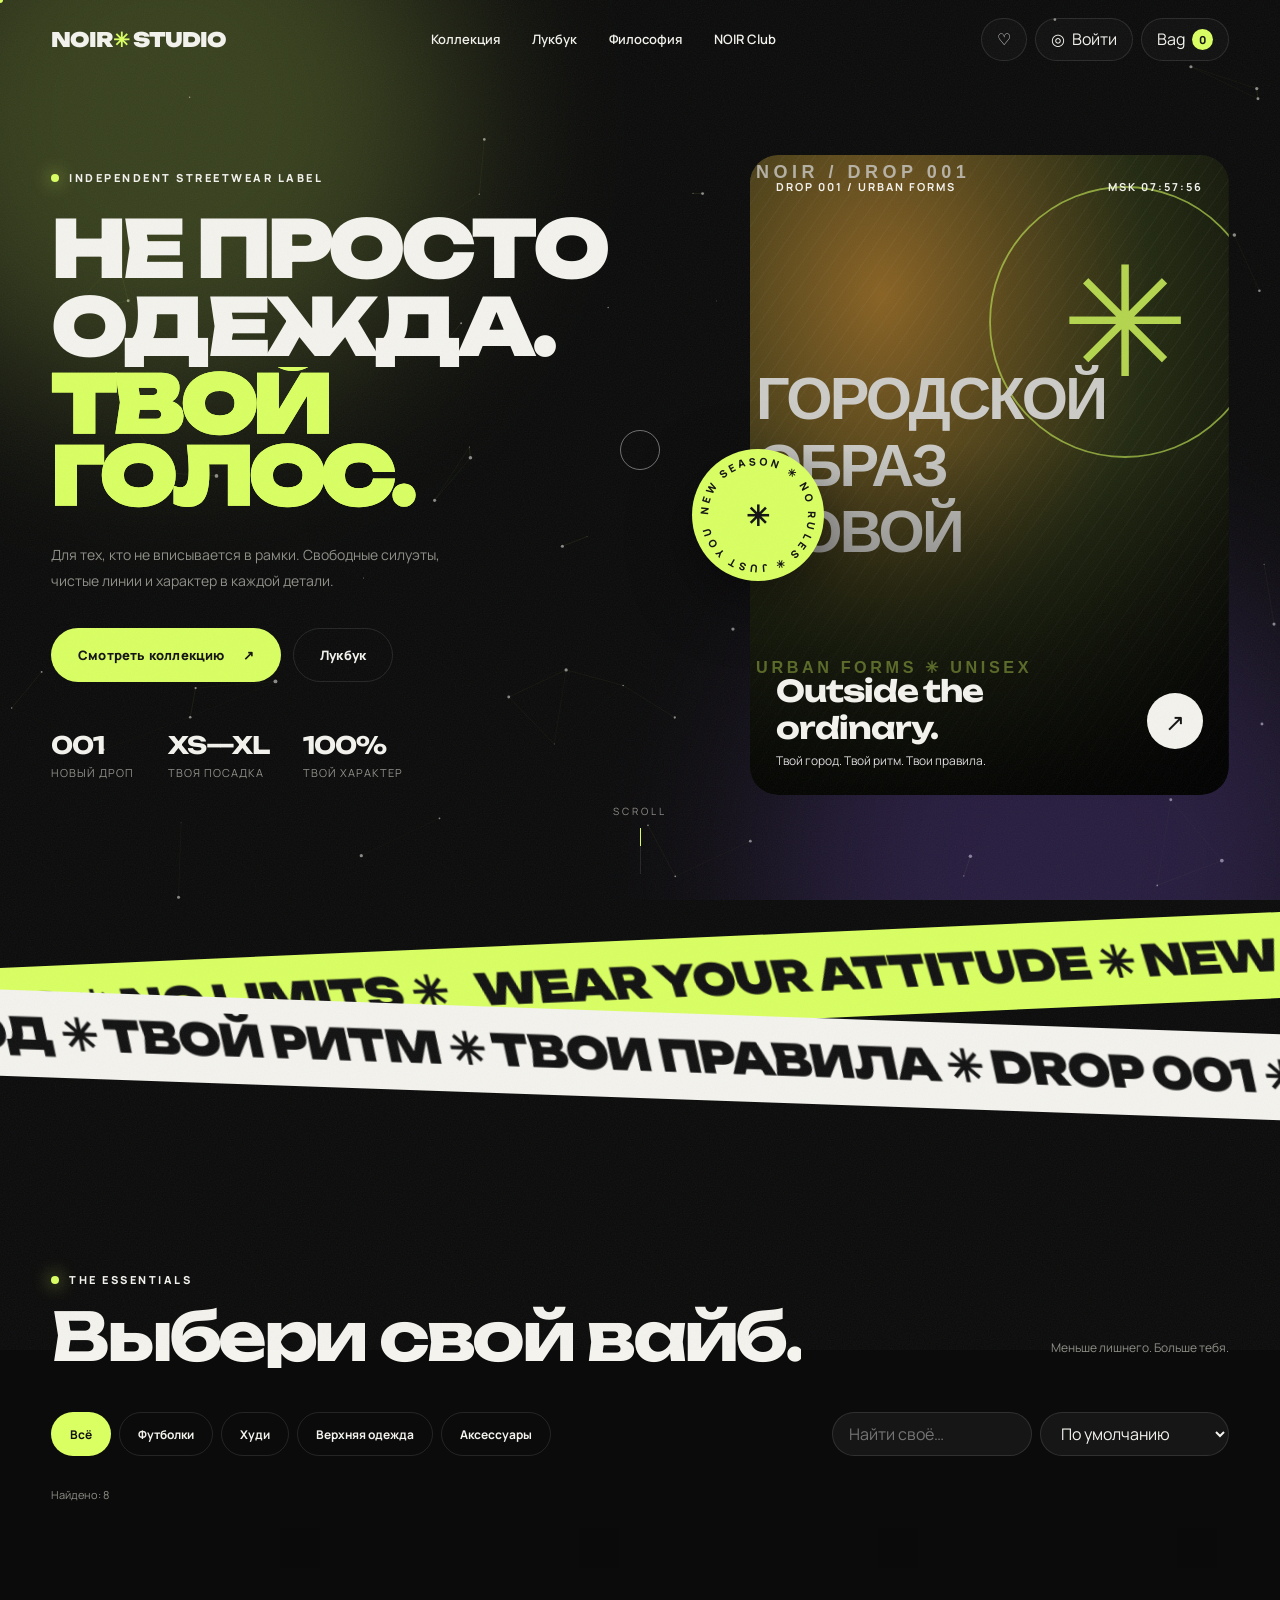
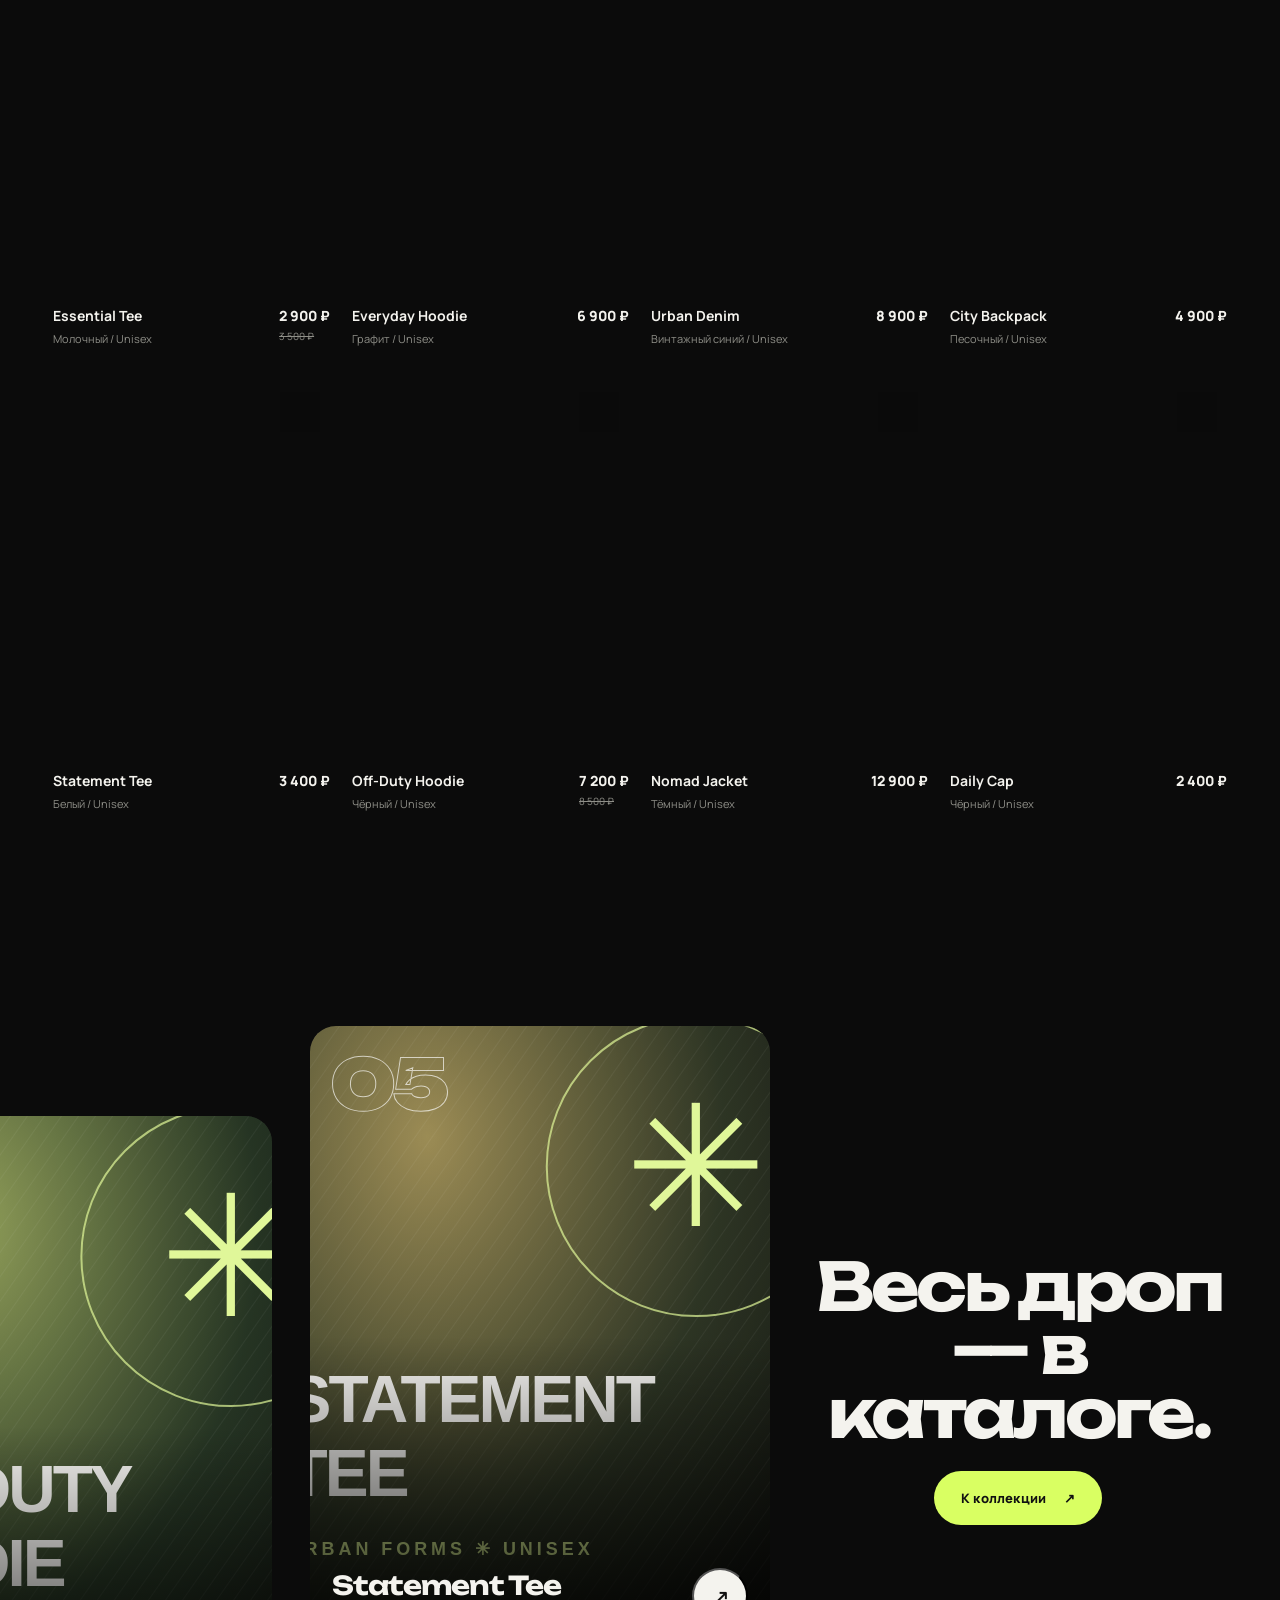
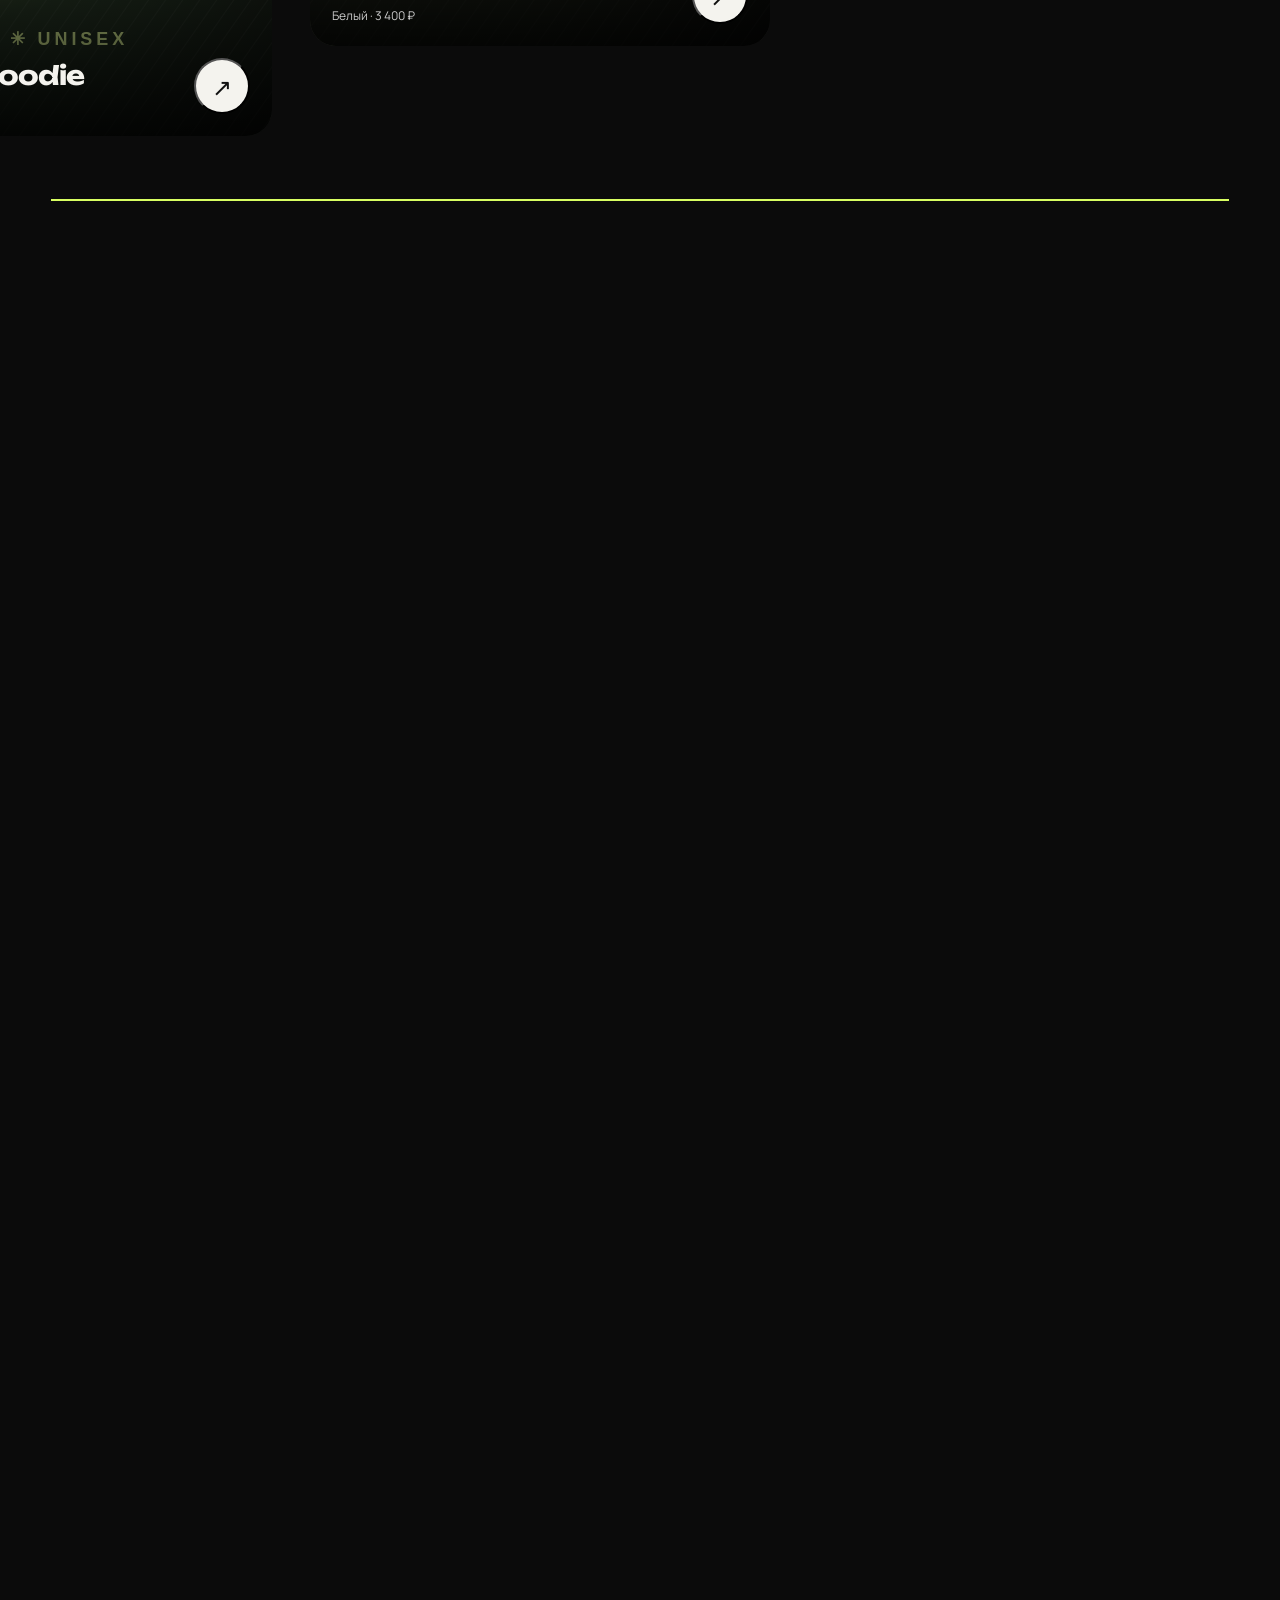
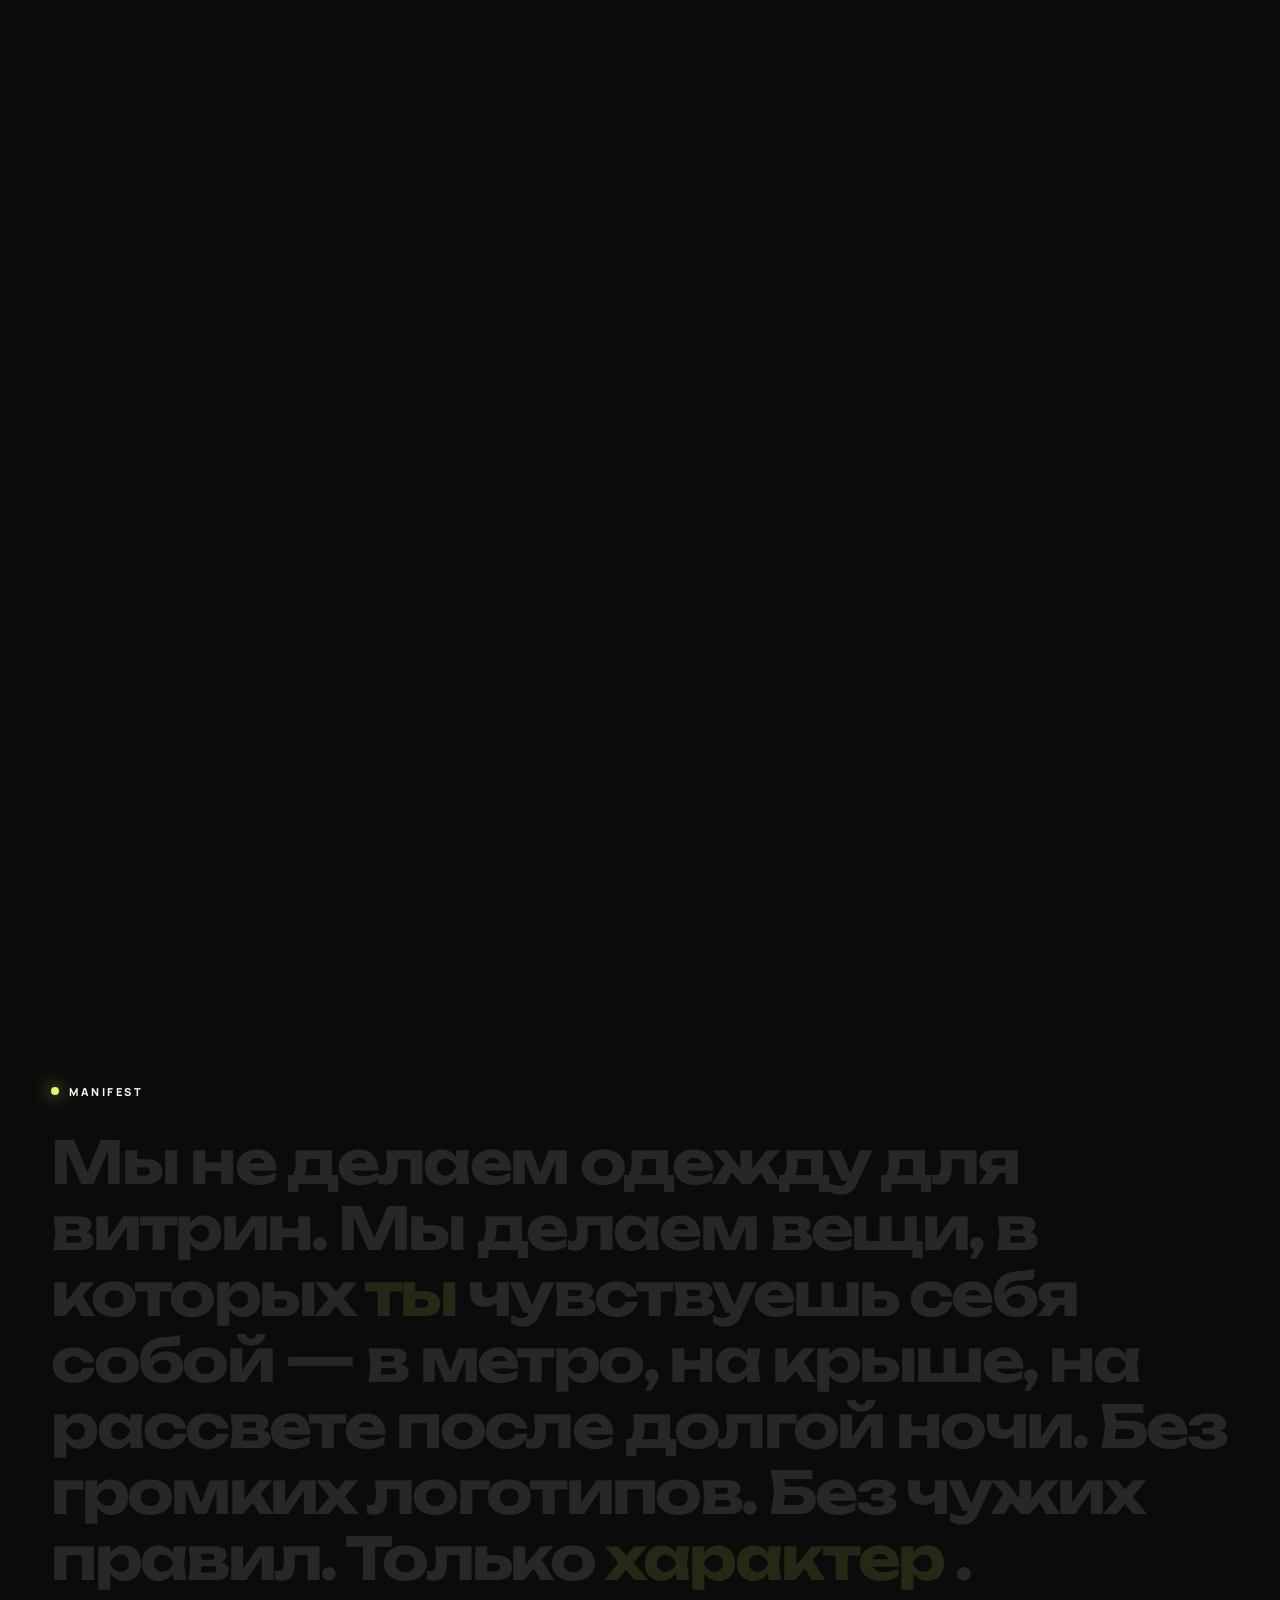
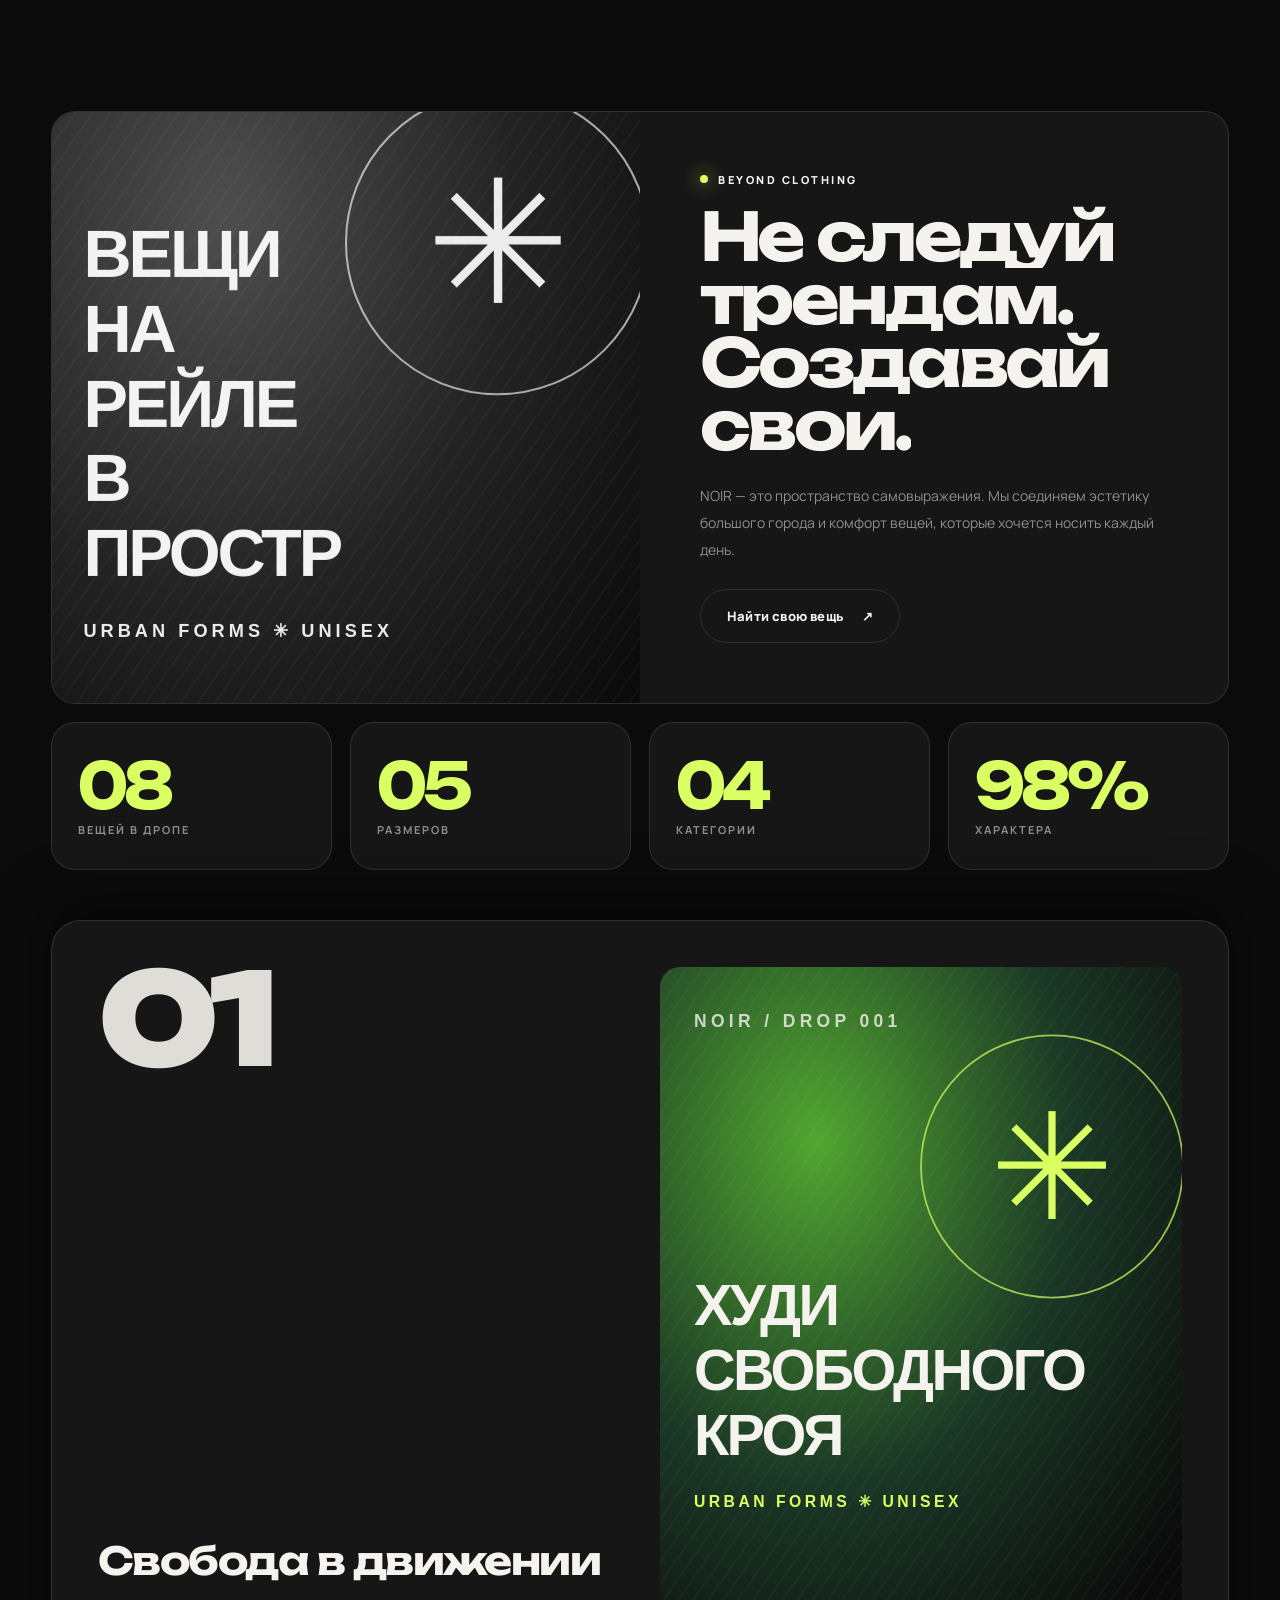
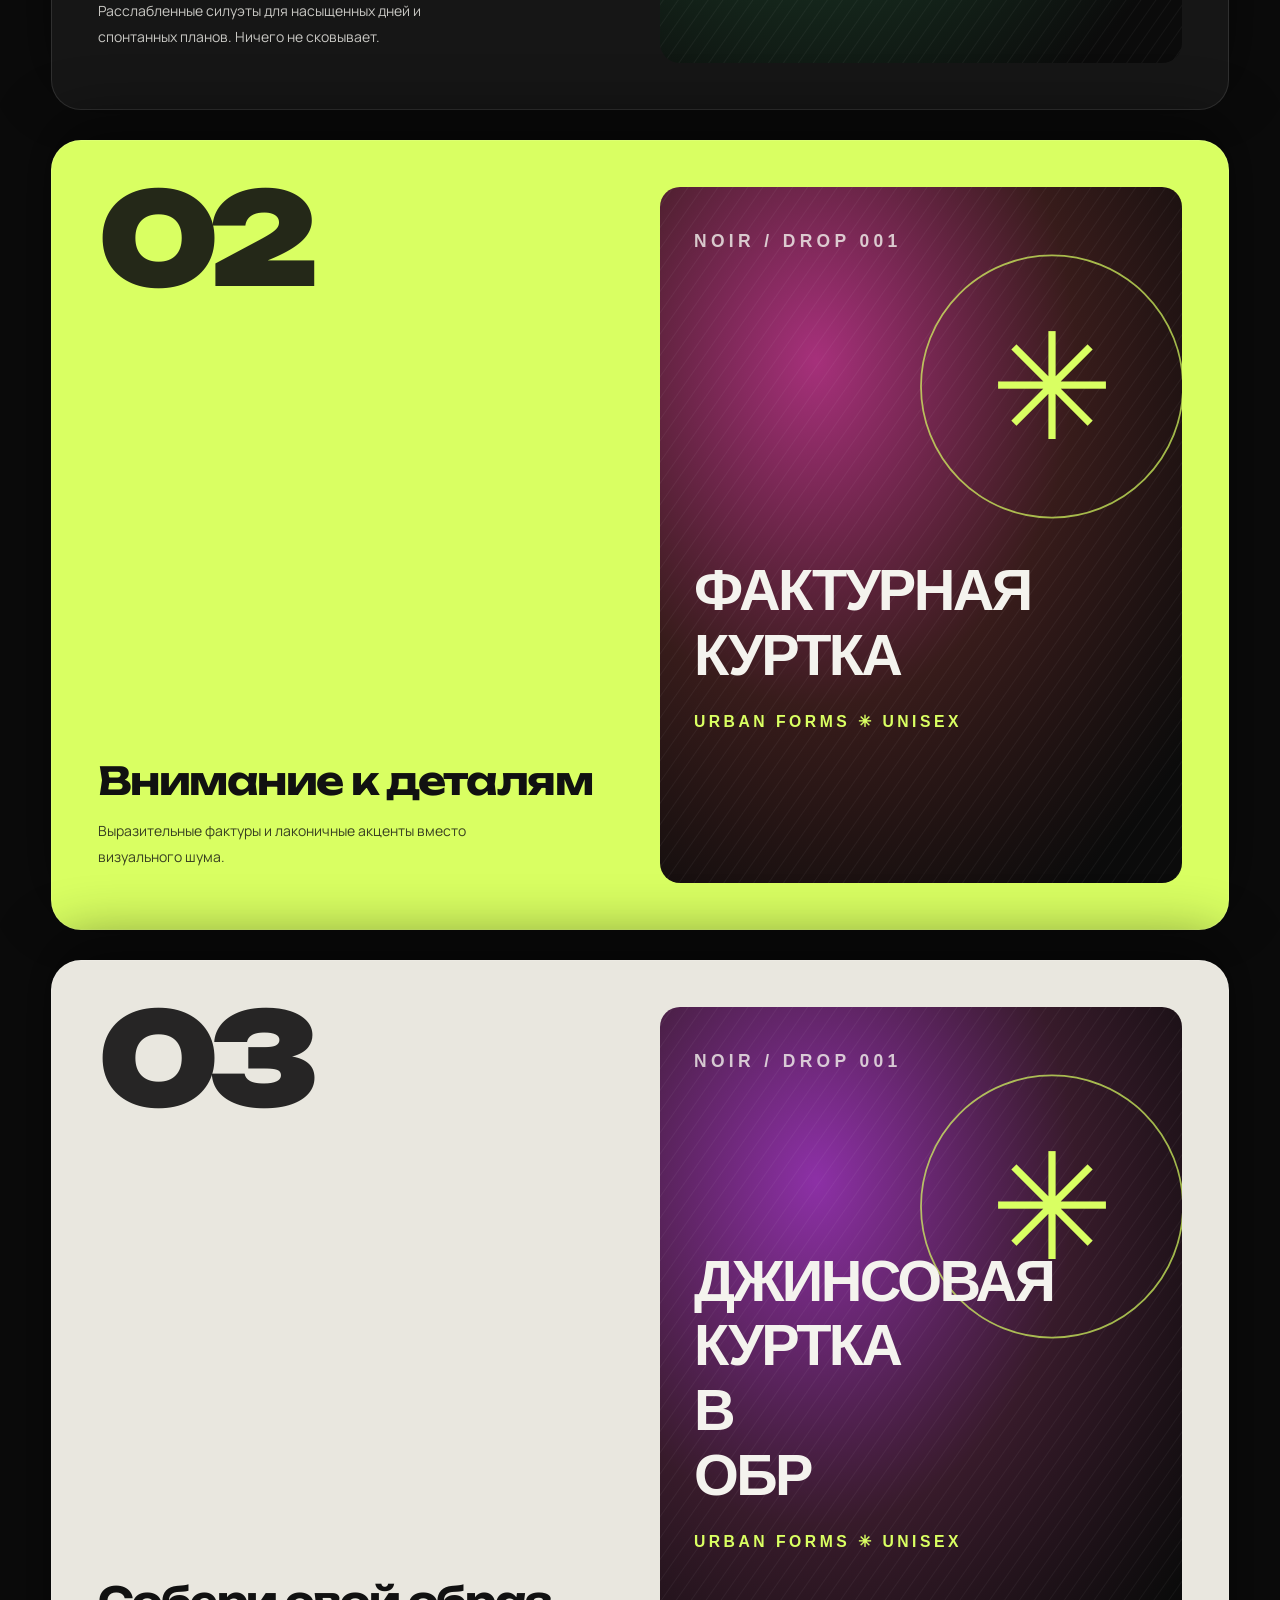
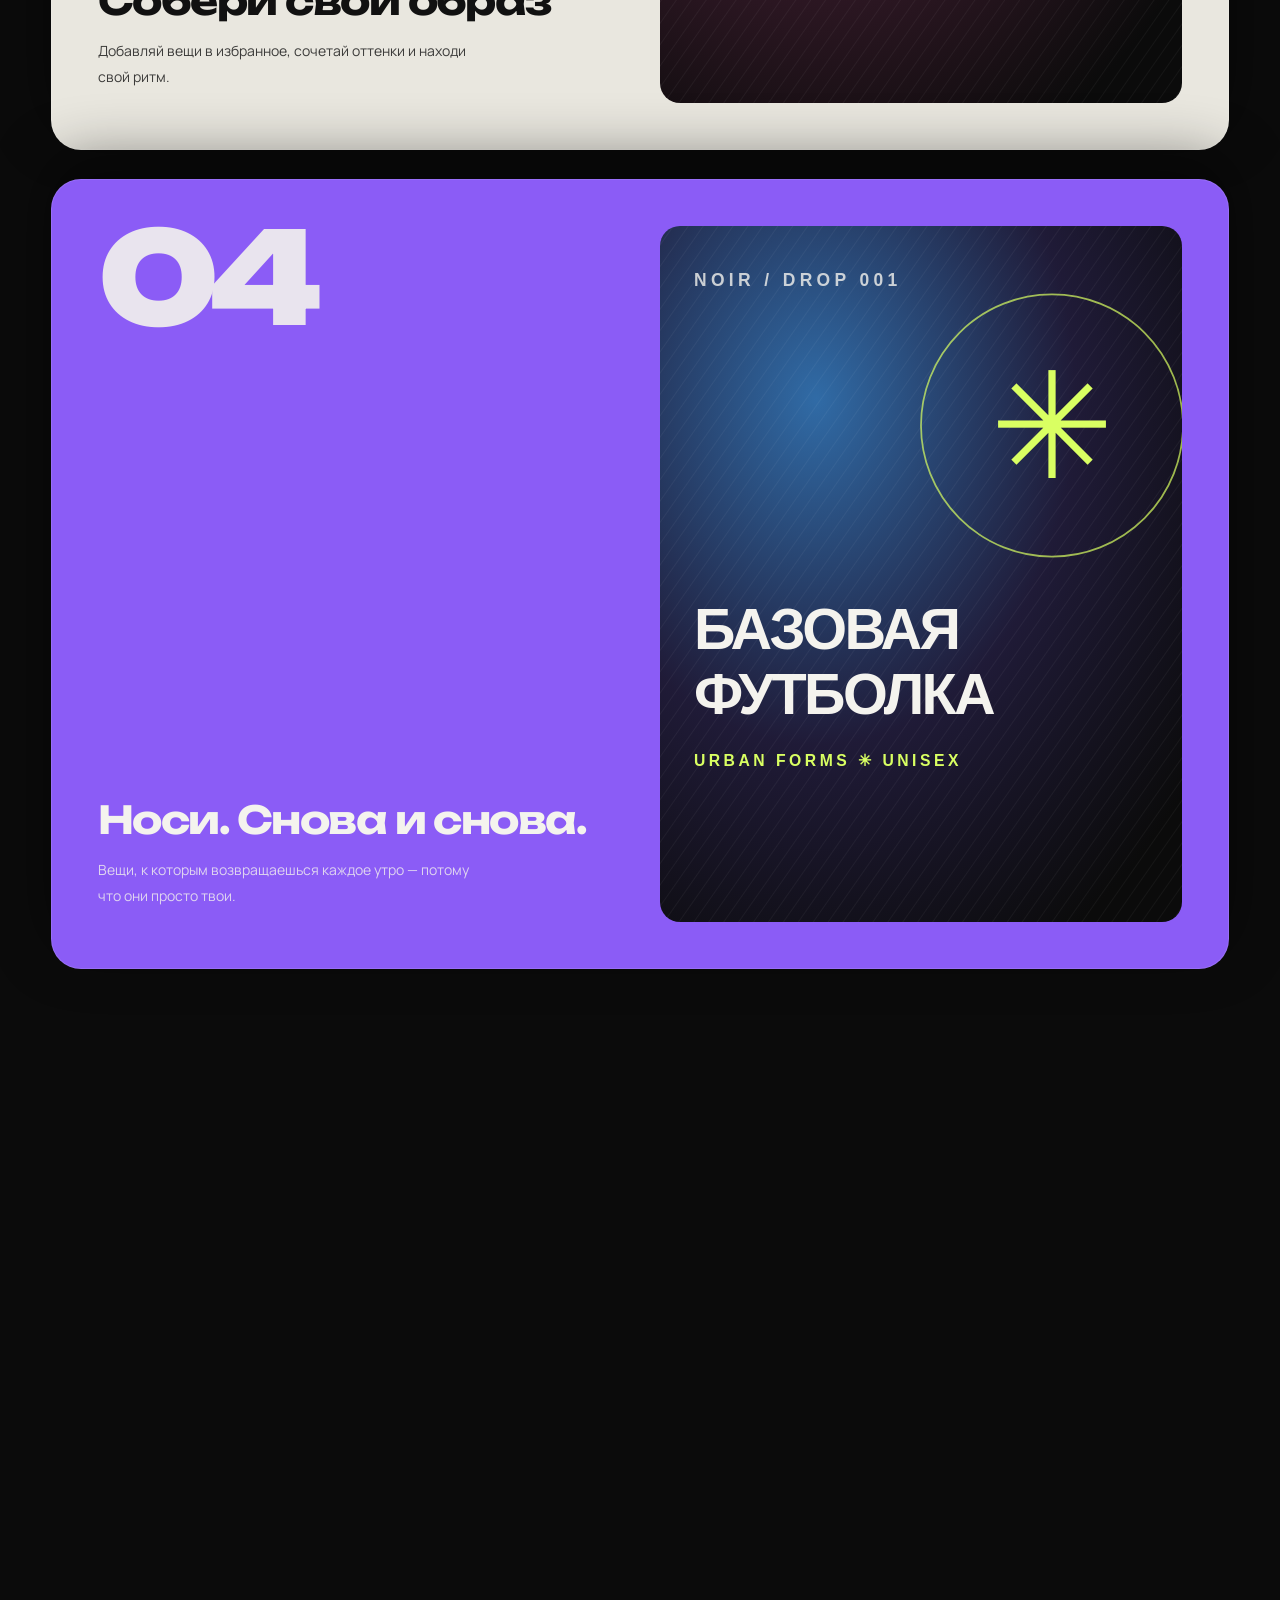
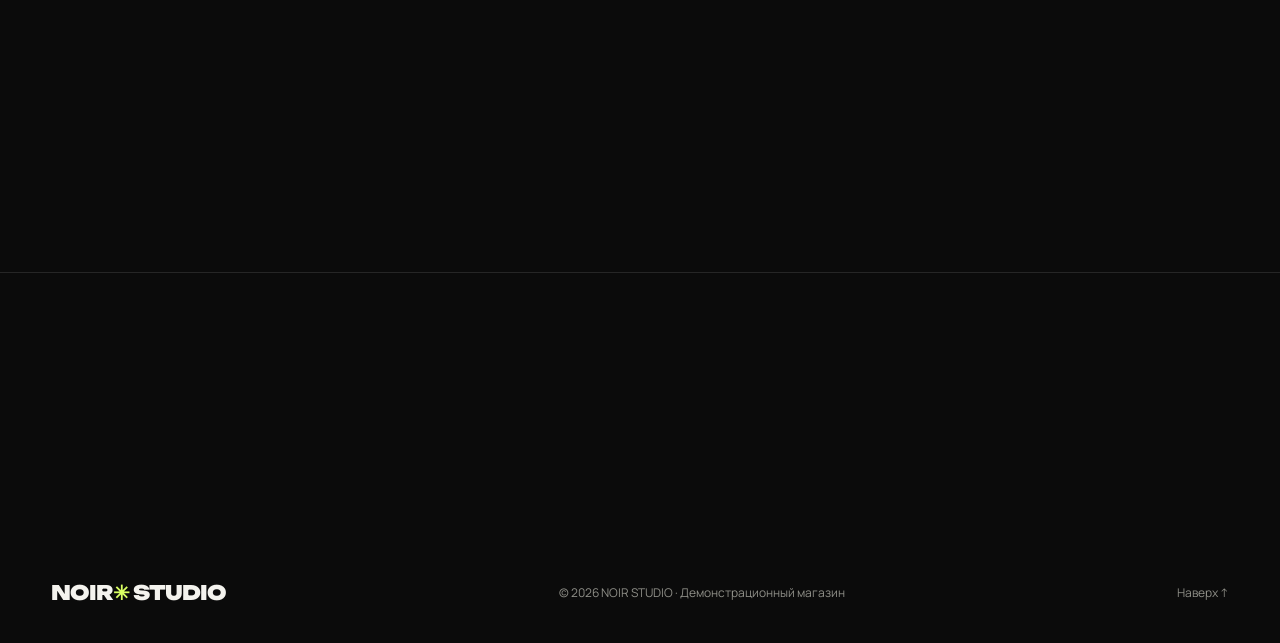
==== commit 91b6051c: "Add branded poster fallback for images that fail to load Co-Authored-By: Claude Opus 5.5 <noreply@an" ====
--- a/index.html
+++ b/index.html
@@ -1021,6 +1021,38 @@
 
     const findProduct = id => products.find(p => p.id === Number(id));
 
+    // Если фото не загрузилось — рисуем фирменный постер вместо пустого места.
+    function posterFallback(img) {
+      const label = (img.alt || 'NOIR').split(',')[0].toUpperCase().slice(0, 22);
+      let hash = 0;
+      for (const ch of label) hash = (hash * 31 + ch.charCodeAt(0)) % 360;
+      const hue = (hash + 60) % 360;
+      const words = label.split(' ');
+      const lines = words.map((w, i) =>
+        `<text x="40" y="${560 - (words.length - 1 - i) * 74}" font-family="Unbounded,Arial Black,sans-serif" font-weight="900" font-size="66" letter-spacing="-3" fill="#f4f3ee">${w.replace(/[<&>]/g, '')}</text>`).join('');
+      const svg = `<svg xmlns="http://www.w3.org/2000/svg" viewBox="0 0 600 800" preserveAspectRatio="xMidYMid slice">
+        <defs>
+          <radialGradient id="g" cx="30%" cy="25%" r="90%"><stop offset="0" stop-color="hsl(${hue},55%,42%)"/><stop offset=".55" stop-color="hsl(${(hue + 40) % 360},35%,16%)"/><stop offset="1" stop-color="#0b0b0b"/></radialGradient>
+          <pattern id="p" width="14" height="14" patternUnits="userSpaceOnUse" patternTransform="rotate(35)"><line x1="0" y1="0" x2="0" y2="14" stroke="#ffffff" stroke-opacity=".05" stroke-width="2"/></pattern>
+        </defs>
+        <rect width="600" height="800" fill="url(#g)"/><rect width="600" height="800" fill="url(#p)"/>
+        <circle cx="450" cy="230" r="150" fill="none" stroke="#d9ff62" stroke-opacity=".7" stroke-width="2"/>
+        <text x="450" y="290" text-anchor="middle" font-size="170" fill="#d9ff62" font-family="Arial">✳</text>
+        <text x="40" y="70" font-family="Manrope,Arial,sans-serif" font-weight="800" font-size="20" letter-spacing="5" fill="#f4f3ee" fill-opacity=".8">NOIR / DROP 001</text>
+        ${lines}
+        <text x="40" y="620" font-family="Manrope,Arial,sans-serif" font-weight="700" font-size="18" letter-spacing="4" fill="#d9ff62">URBAN FORMS ✳ UNISEX</text>
+      </svg>`;
+      img.src = 'data:image/svg+xml;charset=utf-8,' + encodeURIComponent(svg);
+    }
+    document.addEventListener('error', event => {
+      const img = event.target;
+      if (img.tagName === 'IMG' && !img.dataset.fallback) {
+        img.dataset.fallback = '1';
+        posterFallback(img);
+      }
+    }, true);
+    $$('img').forEach(img => { if (img.complete && !img.naturalWidth && img.src) { img.dataset.fallback = '1'; posterFallback(img); } });
+
     /* ═════════════ Storage ═════════════ */
     function read(key, fallback) {
       try {
